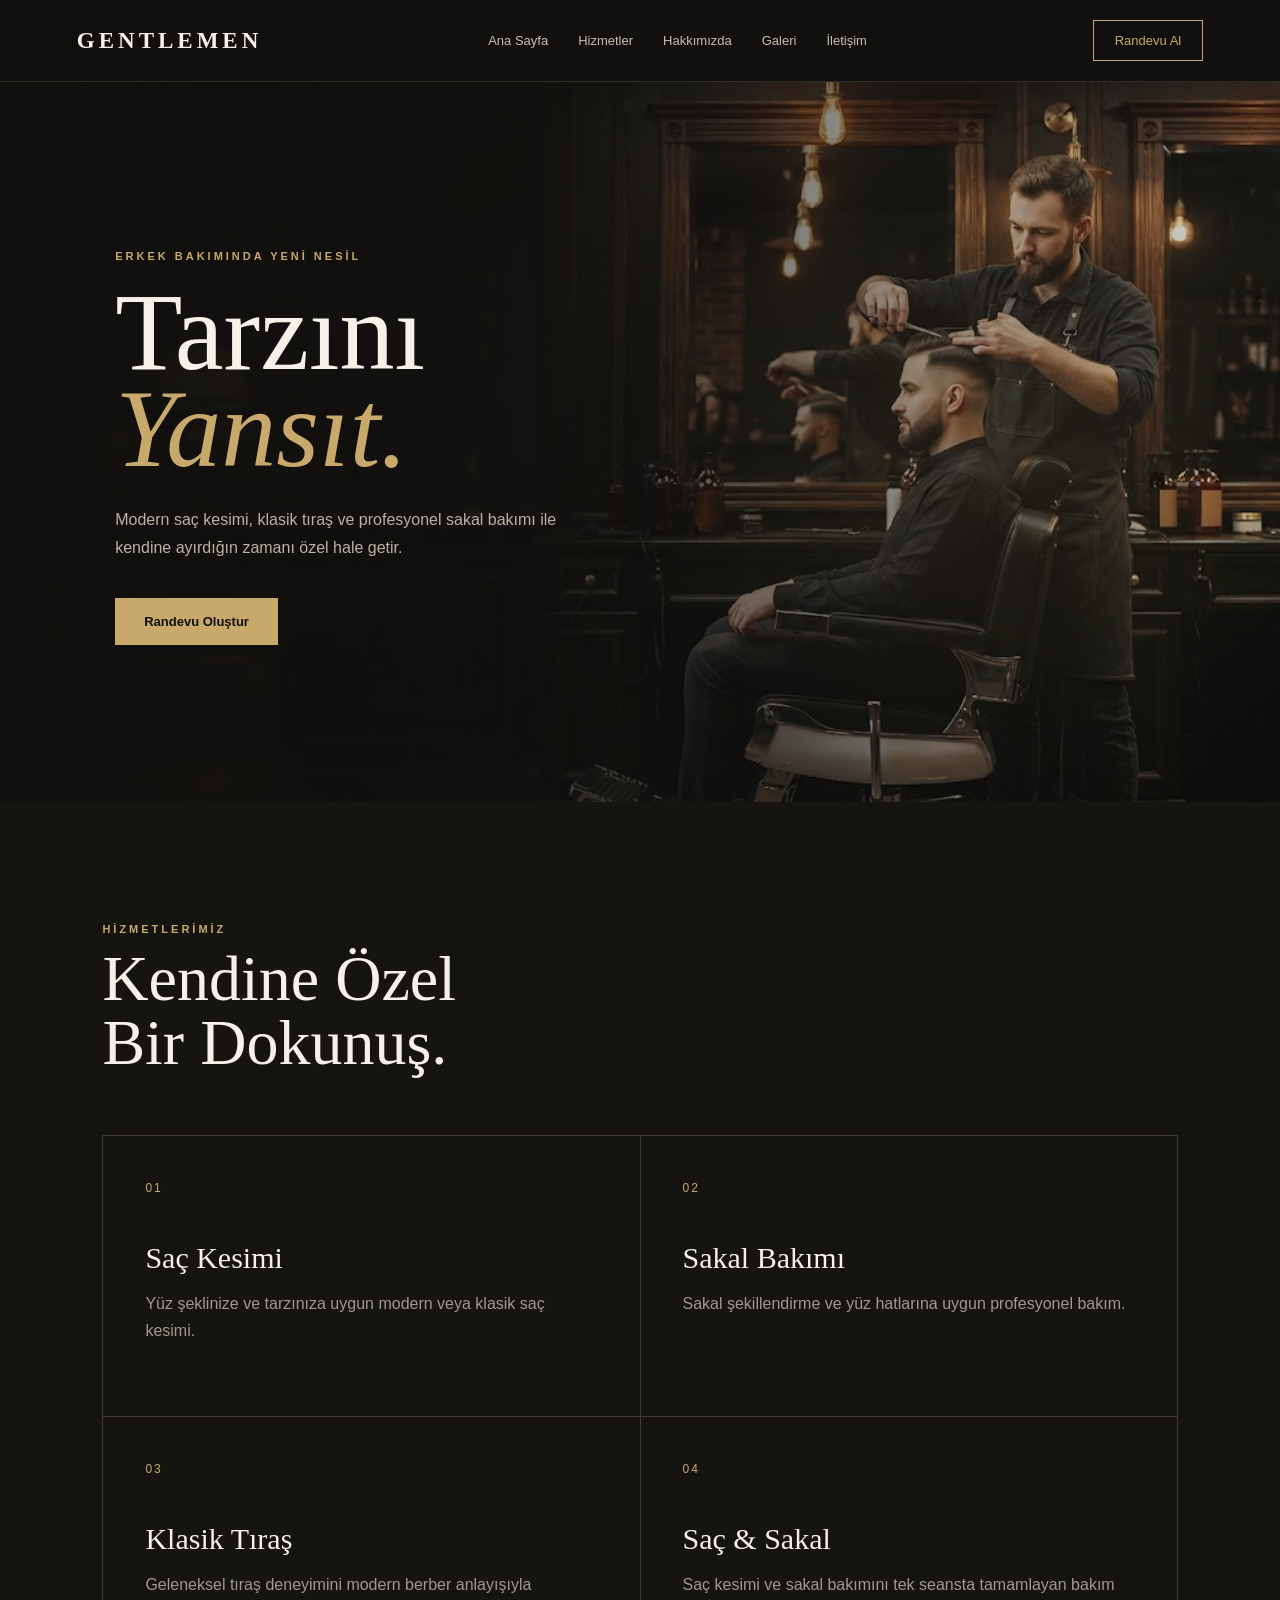
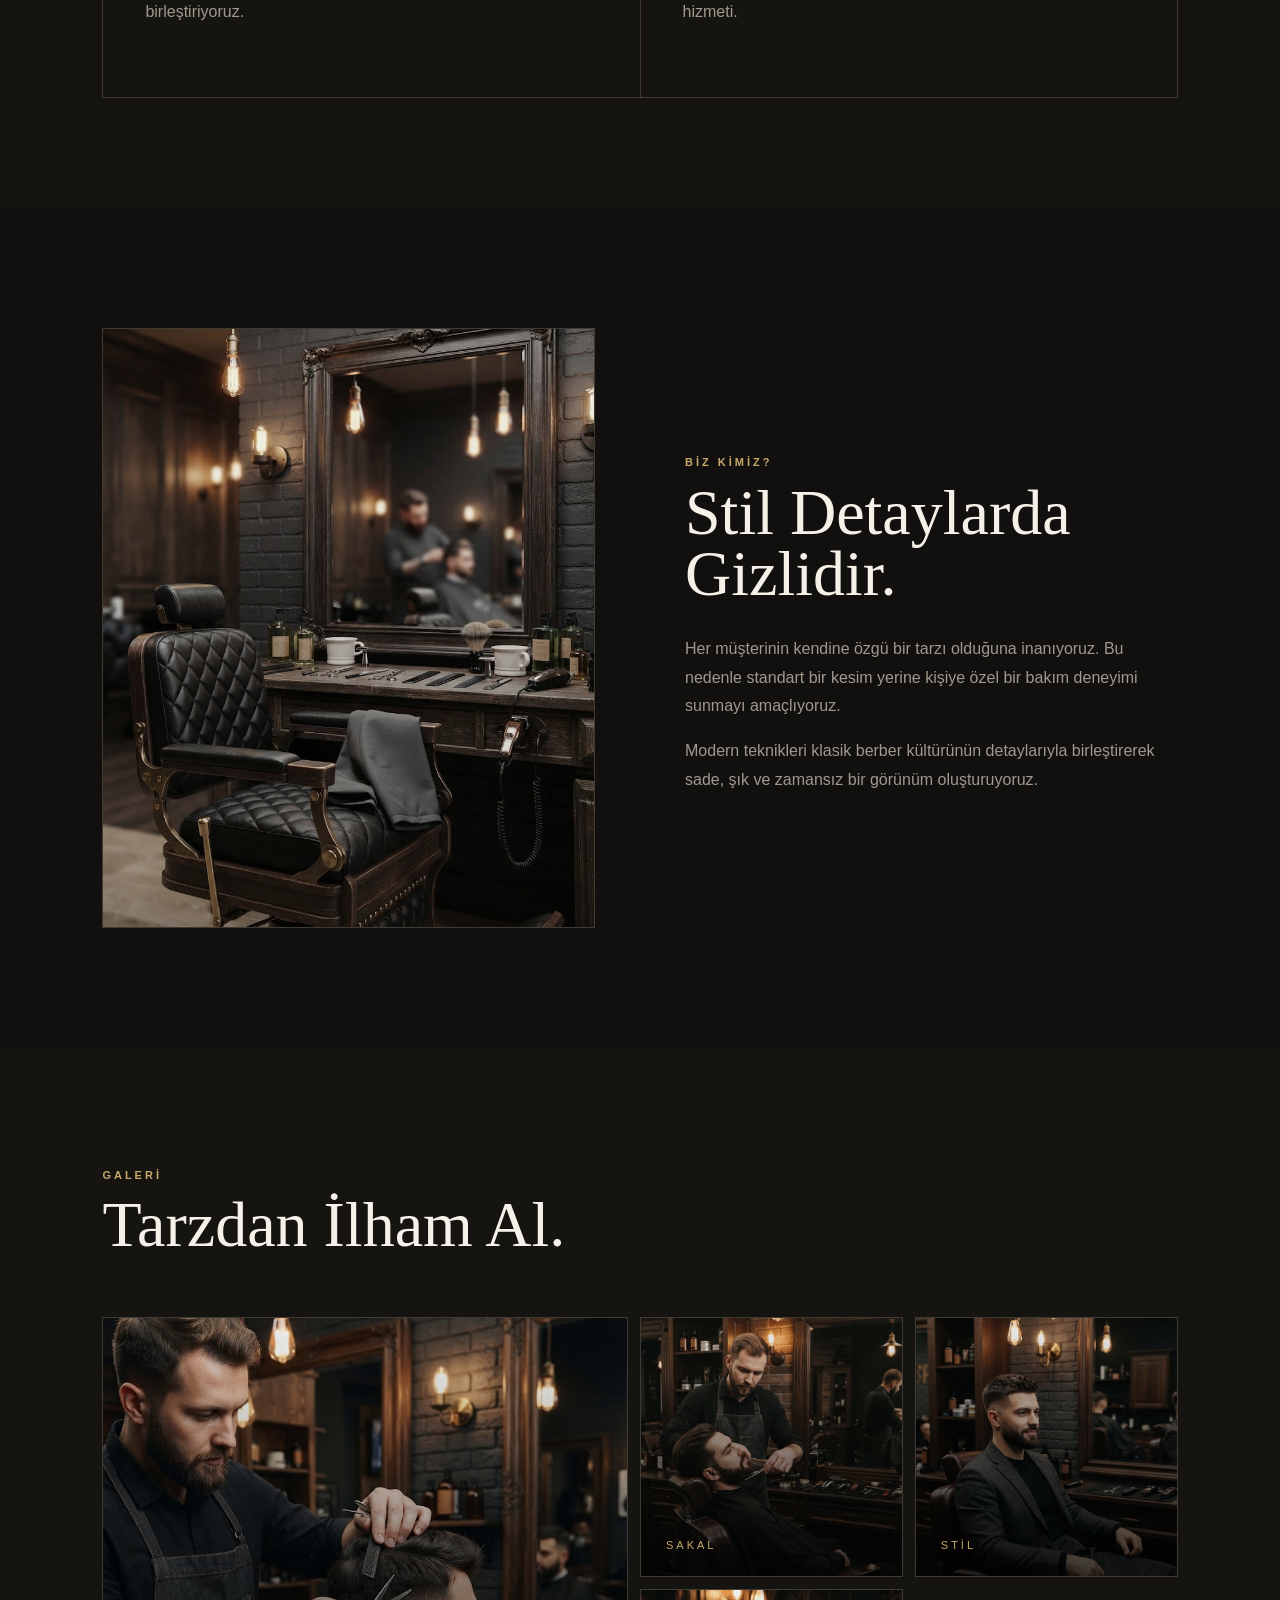
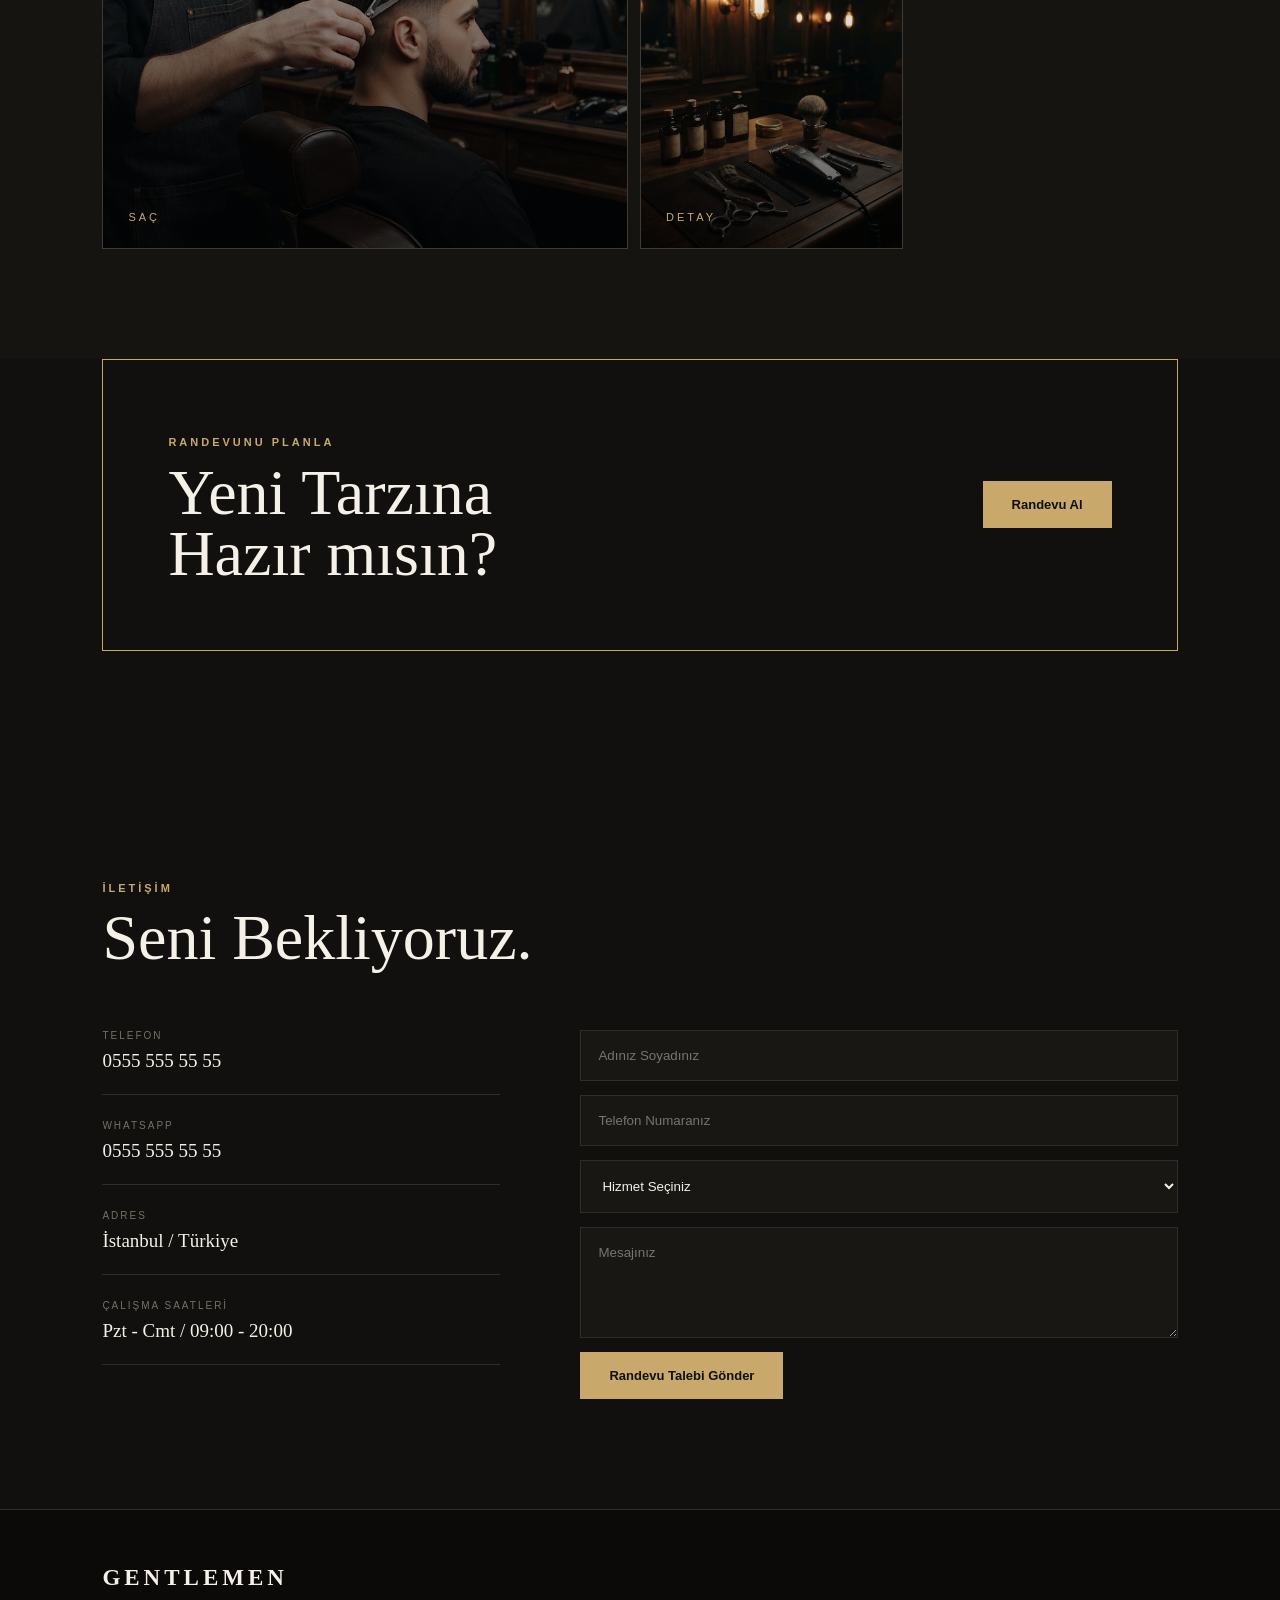
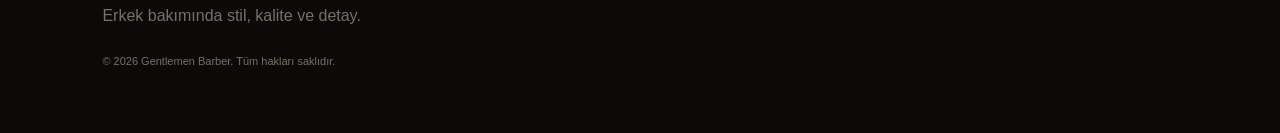
==== index.html @ a91fce7f "Update index.html" ====
<!DOCTYPE html>
<html lang="tr">

<head>
    <meta charset="UTF-8">
    <meta name="viewport" content="width=device-width, initial-scale=1.0">

    <meta name="description"
        content="Premium erkek berber hizmetleri. Saç kesimi, sakal bakımı, klasik tıraş ve kişisel bakım hizmetleri.">

    <title>Gentlemen Barber | Erkek Kuaförü</title>

    <link rel="stylesheet" href="style.css">
    <link rel="icon" type="image/png" href="images/favicon.jpg">
</head>

<body>

    <!-- HEADER -->

    <header class="header">

        <a href="index.html" class="logo">
            GENTLEMEN
        </a>

        <nav>
            <a href="#anasayfa">Ana Sayfa</a>
            <a href="#hizmetler">Hizmetler</a>
            <a href="#hakkimizda">Hakkımızda</a>
            <a href="#galeri">Galeri</a>
            <a href="#iletisim">İletişim</a>
        </nav>

        <a href="#iletisim" class="appointment-button">
            Randevu Al
        </a>

    </header>


    <main>

        <!-- HERO -->

        <section class="hero" id="anasayfa">

            <div class="hero-overlay"></div>

            <div class="hero-content">

                <p class="eyebrow">
                    ERKEK BAKIMINDA YENİ NESİL
                </p>

                <h1>
                    Tarzını<br>
                    <span>Yansıt.</span>
                </h1>

                <p class="hero-text">
                    Modern saç kesimi, klasik tıraş ve profesyonel
                    sakal bakımı ile kendine ayırdığın zamanı özel hale getir.
                </p>

                <a href="#iletisim" class="gold-button">
                    Randevu Oluştur
                </a>

            </div>

        </section>


        <!-- SERVICES -->

        <section class="services" id="hizmetler">

            <div class="section-heading">

                <p class="section-label">
                    HİZMETLERİMİZ
                </p>

                <h2>
                    Kendine Özel<br>
                    Bir Dokunuş.
                </h2>

            </div>


            <div class="service-grid">

                <article class="service-card">

                    <span class="service-number">
                        01
                    </span>

                    <h3>
                        Saç Kesimi
                    </h3>

                    <p>
                        Yüz şeklinize ve tarzınıza uygun modern veya
                        klasik saç kesimi.
                    </p>

                </article>


                <article class="service-card">

                    <span class="service-number">
                        02
                    </span>

                    <h3>
                        Sakal Bakımı
                    </h3>

                    <p>
                        Sakal şekillendirme ve yüz hatlarına uygun
                        profesyonel bakım.
                    </p>

                </article>


                <article class="service-card">

                    <span class="service-number">
                        03
                    </span>

                    <h3>
                        Klasik Tıraş
                    </h3>

                    <p>
                        Geleneksel tıraş deneyimini modern berber
                        anlayışıyla birleştiriyoruz.
                    </p>

                </article>


                <article class="service-card">

                    <span class="service-number">
                        04
                    </span>

                    <h3>
                        Saç & Sakal
                    </h3>

                    <p>
                        Saç kesimi ve sakal bakımını tek seansta
                        tamamlayan bakım hizmeti.
                    </p>

                </article>

            </div>

        </section>


        <!-- ABOUT -->

        <section class="about" id="hakkimizda">

            <div class="about-image"></div>

            <div class="about-content">

                <p class="section-label">
                    BİZ KİMİZ?
                </p>

                <h2>
                    Stil Detaylarda<br>
                    Gizlidir.
                </h2>

                <p>
                    Her müşterinin kendine özgü bir tarzı olduğuna
                    inanıyoruz. Bu nedenle standart bir kesim yerine
                    kişiye özel bir bakım deneyimi sunmayı amaçlıyoruz.
                </p>

                <p>
                    Modern teknikleri klasik berber kültürünün
                    detaylarıyla birleştirerek sade, şık ve zamansız
                    bir görünüm oluşturuyoruz.
                </p>

            </div>

        </section>


        <!-- GALLERY -->

        <section class="gallery" id="galeri">

            <div class="section-heading">

                <p class="section-label">
                    GALERİ
                </p>

                <h2>
                    Tarzdan İlham Al.
                </h2>

            </div>


            <div class="gallery-grid">

            <div class="gallery-item gallery-item-large"
                style="background-image: url('images/sac.jpg');">
                <span>SAÇ</span>
            </div>

            <div class="gallery-item"
                style="background-image: url('images/sakal.jpg');">
                <span>SAKAL</span>
            </div>

            <div class="gallery-item"
                style="background-image: url('images/stil.jpg');">
                <span>STİL</span>
            </div>

            <div class="gallery-item"
                style="background-image: url('images/detay.jpg');">
                <span>DETAY</span>
            </div>

</div>

        </section>


        <!-- CTA -->

        <section class="cta">

            <div>

                <p class="section-label">
                    RANDEVUNU PLANLA
                </p>

                <h2>
                    Yeni Tarzına<br>
                    Hazır mısın?
                </h2>

            </div>

            <a href="#iletisim" class="gold-button">
                Randevu Al
            </a>

        </section>


        <!-- CONTACT -->

        <section class="contact" id="iletisim">

            <div class="section-heading">

                <p class="section-label">
                    İLETİŞİM
                </p>

                <h2>
                    Seni Bekliyoruz.
                </h2>

            </div>


            <div class="contact-grid">

                <div class="contact-info">

                    <div class="contact-item">
                        <span>TELEFON</span>

                        <strong>
                            <a href="tel:+905555555555">
                                0555 555 55 55
                            </a>
                        </strong>
                    </div>

                    <div class="contact-item">
                        <span>WHATSAPP</span>

                        <strong>
                            <a
                                href="https://wa.me/905555555555"
                                target="_blank"
                            >
                                0555 555 55 55
                            </a>
                        </strong>
                    </div>

                    <div class="contact-item">
                        <span>ADRES</span>
                        <strong>İstanbul / Türkiye</strong>
                    </div>

                    <div class="contact-item">
                        <span>ÇALIŞMA SAATLERİ</span>
                        <strong>Pzt - Cmt / 09:00 - 20:00</strong>
                    </div>

                </div>


                            <form
                class="contact-form"
                action="https://formsubmit.co/YOUR_EMAIL@example.com"
                method="POST"
            >

                <input
                    type="hidden"
                    name="_subject"
                    value="Gentlemen Barber Yeni Randevu Talebi"
                >

                <input
                    type="hidden"
                    name="_template"
                    value="table"
                >
                <input
                    type="hidden"
                    name="_next"
                    value="https://emreryurek.github.io/berber/tesekkurler.html"
                >

                <input
                    type="text"
                    name="name"
                    placeholder="Adınız Soyadınız"
                    required
                >

                <input
                    type="tel"
                    name="phone"
                    placeholder="Telefon Numaranız"
                    required
                >

                <select name="service" required>

                    <option value="">
                        Hizmet Seçiniz
                    </option>

                    <option value="Saç Kesimi">
                        Saç Kesimi
                    </option>

                    <option value="Sakal Bakımı">
                        Sakal Bakımı
                    </option>

                    <option value="Klasik Tıraş">
                        Klasik Tıraş
                    </option>

                    <option value="Saç ve Sakal">
                        Saç & Sakal
                    </option>

                </select>

                <textarea
                    name="message"
                    rows="5"
                    placeholder="Mesajınız"
                ></textarea>

                <button
                    type="submit"
                    class="gold-button"
                >
                    Randevu Talebi Gönder
                </button>

            </form>

            </div>

        </section>

    </main>


    <!-- FOOTER -->

    <footer>

        <div class="footer-logo">
            GENTLEMEN
        </div>

        <p>
            Erkek bakımında stil, kalite ve detay.
        </p>

        <p class="copyright">
            © 2026 Gentlemen Barber. Tüm hakları saklıdır.
        </p>

    </footer>

</body>

</html>
---- style.css ----
/* ========================================
   GENEL
======================================== */

* {
    box-sizing: border-box;
}

html {
    scroll-behavior: smooth;
}

body {
    margin: 0;
    background: #11100e;
    color: #f5f1e8;
    font-family: Georgia, "Times New Roman", serif;
}

a {
    color: inherit;
    text-decoration: none;
}


/* ========================================
   HEADER
======================================== */

.header {
    height: 82px;
    padding: 0 6%;

    display: flex;
    align-items: center;
    justify-content: space-between;

    background: #11100e;

    border-bottom: 1px solid #302d27;

    position: sticky;
    top: 0;
    z-index: 100;
}

.logo,
.footer-logo {
    font-size: 23px;
    letter-spacing: 4px;
    font-weight: bold;
}

.header nav {
    display: flex;
    gap: 30px;
}

.header nav a {
    color: #c7c0b2;
    font-family: Arial, sans-serif;
    font-size: 13px;

    transition: 0.3s;
}

.header nav a:hover {
    color: #c8a96b;
}

.appointment-button {
    padding: 12px 21px;

    border: 1px solid #c8a96b;

    color: #c8a96b;

    font-family: Arial, sans-serif;
    font-size: 13px;

    transition: 0.3s;
}

.appointment-button:hover {
    background: #c8a96b;
    color: #11100e;
}


/* ========================================
   HERO
======================================== */

.hero {
    min-height: 720px;

    display: flex;
    align-items: center;

    padding: 80px 9%;

    background-image:
        linear-gradient(
            90deg,
            rgba(17, 16, 14, 0.98) 0%,
            rgba(17, 16, 14, 0.90) 32%,
            rgba(17, 16, 14, 0.45) 68%,
            rgba(17, 16, 14, 0.15) 100%
        ),
        url("images/hero.jpg");

    background-size: cover;
    background-position: center;
    background-repeat: no-repeat;

    position: relative;
}

.hero-overlay {
    position: absolute;
    inset: 0;

    background:
        radial-gradient(
            circle at 80% 50%,
            rgba(200, 169, 107, 0.10),
            transparent 35%
        );

    pointer-events: none;
}

.hero-content {
    max-width: 620px;

    position: relative;
    z-index: 2;
}

.eyebrow,
.section-label {
    color: #c8a96b;

    font-family: Arial, sans-serif;
    font-size: 11px;
    font-weight: bold;

    letter-spacing: 3px;
}

.eyebrow {
    margin-bottom: 22px;
}

.hero h1 {
    margin: 0 0 28px;

    font-size: clamp(65px, 9vw, 110px);
    line-height: 0.88;

    font-weight: normal;
}

.hero h1 span {
    color: #c8a96b;
    font-style: italic;
}

.hero-text {
    max-width: 500px;

    color: #b9b2a5;

    font-family: Arial, sans-serif;
    font-size: 16px;
    line-height: 1.8;

    margin-bottom: 35px;
}


/* ========================================
   BUTON
======================================== */

.gold-button {
    display: inline-block;

    padding: 15px 28px;

    background: #c8a96b;
    color: #11100e;

    border: 1px solid #c8a96b;

    font-family: Arial, sans-serif;
    font-size: 13px;
    font-weight: bold;

    transition: 0.3s;
}

.gold-button:hover {
    background: transparent;
    color: #c8a96b;
}


/* ========================================
   BÖLÜMLER
======================================== */

.services,
.gallery,
.contact {
    padding: 110px 8%;
}

.section-heading {
    margin-bottom: 60px;
}

.section-heading h2 {
    margin: 12px 0 0;

    font-size: clamp(42px, 5vw, 65px);
    line-height: 1;
    font-weight: normal;
}


/* ========================================
   HİZMETLER
======================================== */

.services {
    background: #151411;
}

.service-grid {
    display: grid;

    grid-template-columns: repeat(2, 1fr);

    gap: 1px;

    background: #403b32;

    border: 1px solid #403b32;
}

.service-card {
    min-height: 280px;

    padding: 42px;

    background: #151411;

    transition: 0.3s;
}

.service-card:hover {
    background: #1c1915;
}

.service-number {
    color: #c8a96b;

    font-family: Arial, sans-serif;
    font-size: 12px;
    letter-spacing: 2px;
}

.service-card h3 {
    margin: 45px 0 15px;

    font-size: 30px;
    font-weight: normal;
}

.service-card p {
    margin: 0;

    max-width: 450px;

    color: #9f998e;

    font-family: Arial, sans-serif;
    line-height: 1.7;
}


/* ========================================
   HAKKIMIZDA
======================================== */

.about {
    padding: 120px 8%;

    display: grid;

    grid-template-columns: 1fr 1fr;

    gap: 90px;

    align-items: center;
}

.about-image {
    min-height: 600px;

    background-image:
        linear-gradient(
            0deg,
            rgba(17, 16, 14, 0.15),
            rgba(17, 16, 14, 0.05)
        ),
        url("images/about.jpg");

    background-size: cover;
    background-position: center;
    background-repeat: no-repeat;

    border: 1px solid #403b32;
}

.image-placeholder {
    color: #c8a96b;

    font-size: 34px;

    letter-spacing: 8px;

    opacity: 0.5;
}

.about-content h2 {
    margin: 15px 0 30px;

    font-size: clamp(45px, 5vw, 68px);
    line-height: 0.95;
    font-weight: normal;
}

.about-content p:not(.section-label) {
    max-width: 550px;

    color: #9f998e;

    font-family: Arial, sans-serif;

    line-height: 1.8;
}


/* ========================================
   GALERİ
======================================== */

.gallery {
    background: #151411;
}

.gallery-grid {
    display: grid;

    grid-template-columns: 2fr 1fr 1fr;

    grid-template-rows: 260px 260px;

    gap: 12px;
}

.gallery-item {
    background-size: cover;
    background-position: center;
    background-repeat: no-repeat;

    border: 1px solid #403b32;

    display: flex;
    align-items: flex-end;

    padding: 25px;

    position: relative;
    overflow: hidden;

    transition: 0.3s;
}

.gallery-item:hover {
    border-color: #c8a96b;
}

.gallery-item::before {
    content: "";

    position: absolute;
    inset: 0;

    background: linear-gradient(
        to top,
        rgba(0, 0, 0, 0.75),
        rgba(0, 0, 0, 0.05)
    );
}

.gallery-item span {
    position: relative;
    z-index: 2;

    color: #c8a96b;

    font-family: Arial, sans-serif;
    font-size: 11px;
    letter-spacing: 3px;
}

.gallery-item-large {
    grid-row: span 2;
}


/* ========================================
   CTA
======================================== */

.cta {
    margin: 0 8% 110px;

    padding: 65px;

    border: 1px solid #c8a96b;

    display: flex;
    align-items: center;
    justify-content: space-between;

    gap: 30px;
}

.cta h2 {
    margin: 15px 0 0;

    font-size: clamp(40px, 5vw, 65px);
    line-height: 0.95;
    font-weight: normal;
}


/* ========================================
   İLETİŞİM
======================================== */

.contact {
    background: #11100e;
}

.contact-grid {
    display: grid;

    grid-template-columns: 0.8fr 1.2fr;

    gap: 80px;
}

.contact-info {
    display: flex;
    flex-direction: column;
    gap: 25px;
}

.contact-item {
    padding-bottom: 22px;

    border-bottom: 1px solid #302d27;
}

.contact-item span {
    display: block;

    color: #777066;

    font-family: Arial, sans-serif;
    font-size: 10px;
    letter-spacing: 2px;

    margin-bottom: 9px;
}

.contact-item strong {
    font-size: 19px;
    font-weight: normal;
}


/* ========================================
   FORM
======================================== */

.contact-form {
    display: flex;
    flex-direction: column;

    gap: 14px;
}

.contact-form input,
.contact-form select,
.contact-form textarea {
    width: 100%;

    padding: 17px;

    background: #181714;

    border: 1px solid #302d27;

    color: #f5f1e8;

    font-family: Arial, sans-serif;

    outline: none;
}

.contact-form input:focus,
.contact-form select:focus,
.contact-form textarea:focus {
    border-color: #c8a96b;
}

.contact-form textarea {
    resize: vertical;
}

.contact-form button {
    cursor: pointer;

    align-self: flex-start;
}


/* ========================================
   FOOTER
======================================== */

footer {
    padding: 55px 8%;

    background: #0b0a09;

    border-top: 1px solid #302d27;
}

.footer-logo {
    margin-bottom: 15px;
}

footer p {
    color: #777066;

    font-family: Arial, sans-serif;
}

.copyright {
    margin-top: 30px;

    font-size: 11px;
}


/* ========================================
   MOBİL
======================================== */

@media (max-width: 900px) {

    .header {
        padding: 0 5%;
    }

    .header nav {
        display: none;
    }

    .appointment-button {
        padding: 10px 15px;
    }

    .hero {
        min-height: 650px;
        padding: 70px 7%;
    }

    .hero h1 {
        font-size: 70px;
    }

    .service-grid {
        grid-template-columns: 1fr;
    }

    .about {
        grid-template-columns: 1fr;
        gap: 50px;
    }

    .about-image {
        min-height: 450px;
    }

    .contact-grid {
        grid-template-columns: 1fr;
        gap: 50px;
    }

    .gallery-grid {
        grid-template-columns: 1fr 1fr;
        grid-template-rows: 250px 250px;
    }

    .gallery-item-large {
        grid-row: span 2;
    }

    .cta {
        margin-left: 5%;
        margin-right: 5%;

        padding: 45px;

        flex-direction: column;
        align-items: flex-start;
    }

}


@media (max-width: 600px) {

    .header {
        height: 70px;
    }

    .logo {
        font-size: 18px;
        letter-spacing: 3px;
    }

    .appointment-button {
        font-size: 11px;
        padding: 9px 12px;
    }

    .hero {
        min-height: 600px;
        padding: 60px 7%;
    }

    .hero h1 {
        font-size: 58px;
    }

    .hero-text {
        font-size: 15px;
    }

    .services,
    .gallery,
    .contact {
        padding: 80px 7%;
    }

    .section-heading h2 {
        font-size: 44px;
    }

    .service-card {
        padding: 32px;
        min-height: 240px;
    }

    .service-card h3 {
        margin-top: 35px;
    }

    .about {
        padding: 80px 7%;
    }

    .about-image {
        min-height: 330px;
    }

    .about-content h2 {
        font-size: 46px;
    }

    .gallery-grid {
        grid-template-columns: 1fr;
        grid-template-rows: repeat(4, 230px);
    }

    .gallery-item-large {
        grid-row: span 1;
    }

    .cta {
        margin: 0 7% 80px;
        padding: 35px;
    }

    .cta h2 {
        font-size: 42px;
    }

}
.contact-item a {
    color: inherit;
    text-decoration: none;
    transition: 0.3s;
}

.contact-item a:hover {
    color: #c8a96b;
}
/* ========================================
   TEŞEKKÜR SAYFASI
======================================== */

.thanks {
    min-height: calc(100vh - 200px);

    display: flex;
    flex-direction: column;
    justify-content: center;
    align-items: flex-start;

    padding: 100px 8%;
}

.thanks h1 {
    margin: 15px 0 30px;

    font-size: clamp(60px, 8vw, 100px);
    line-height: 0.9;

    font-weight: normal;
}

.thanks h1 span {
    color: #c8a96b;
    font-style: italic;
}

.thanks > p:not(.section-label) {
    max-width: 550px;

    color: #9f998e;

    font-family: Arial, sans-serif;

    font-size: 17px;
    line-height: 1.7;

    margin-bottom: 35px;
}
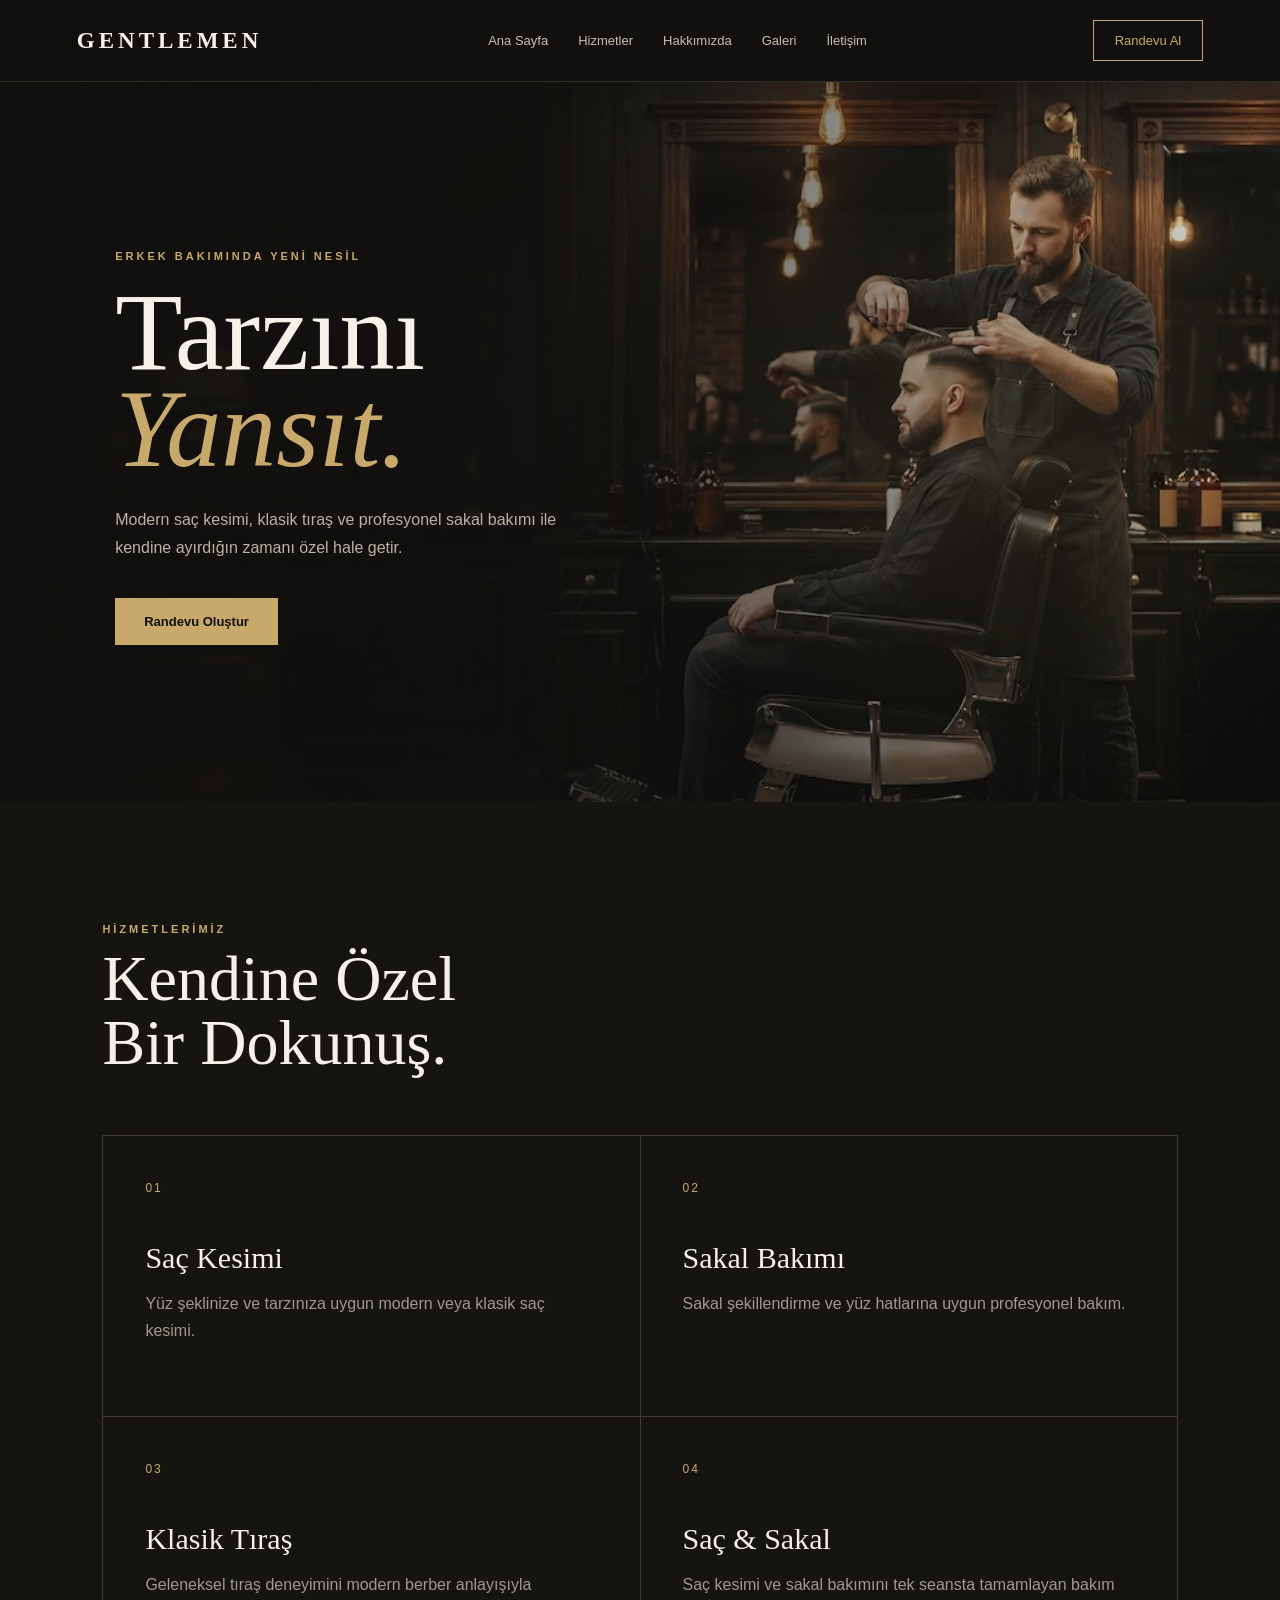
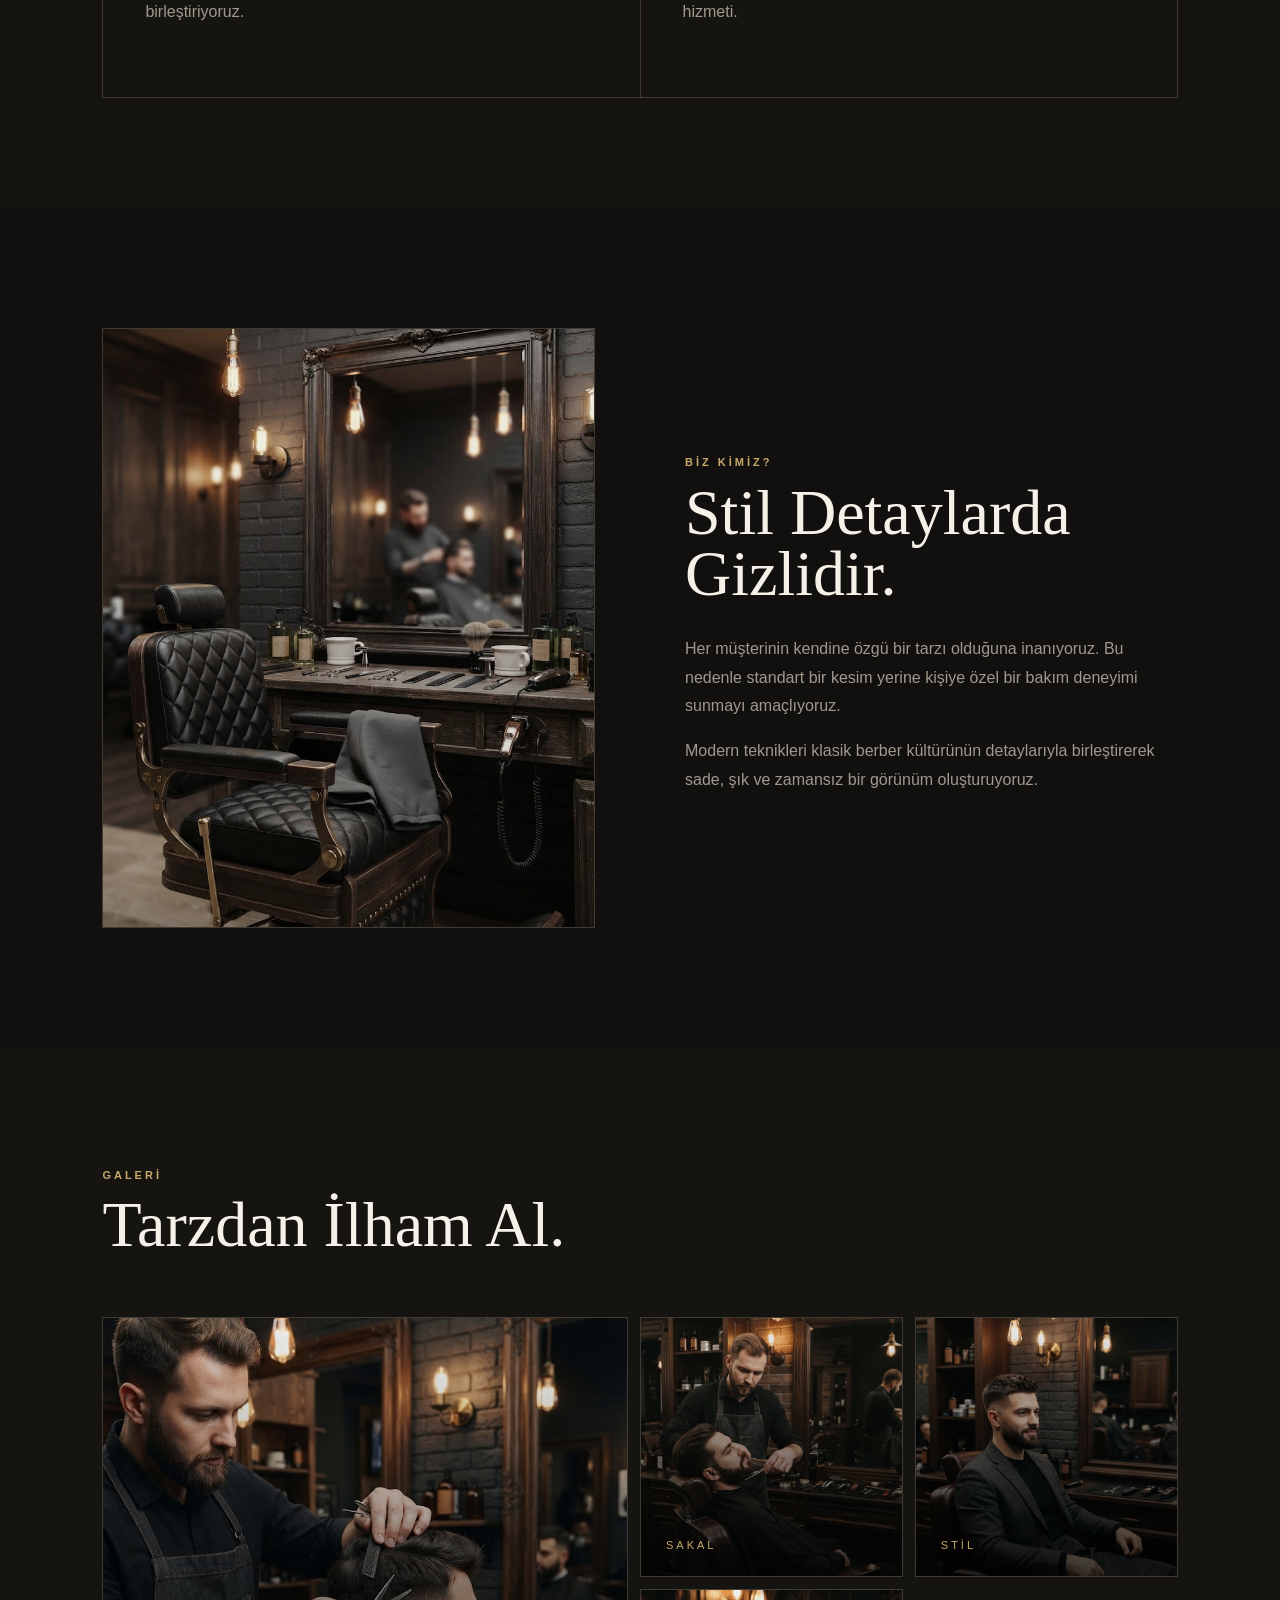
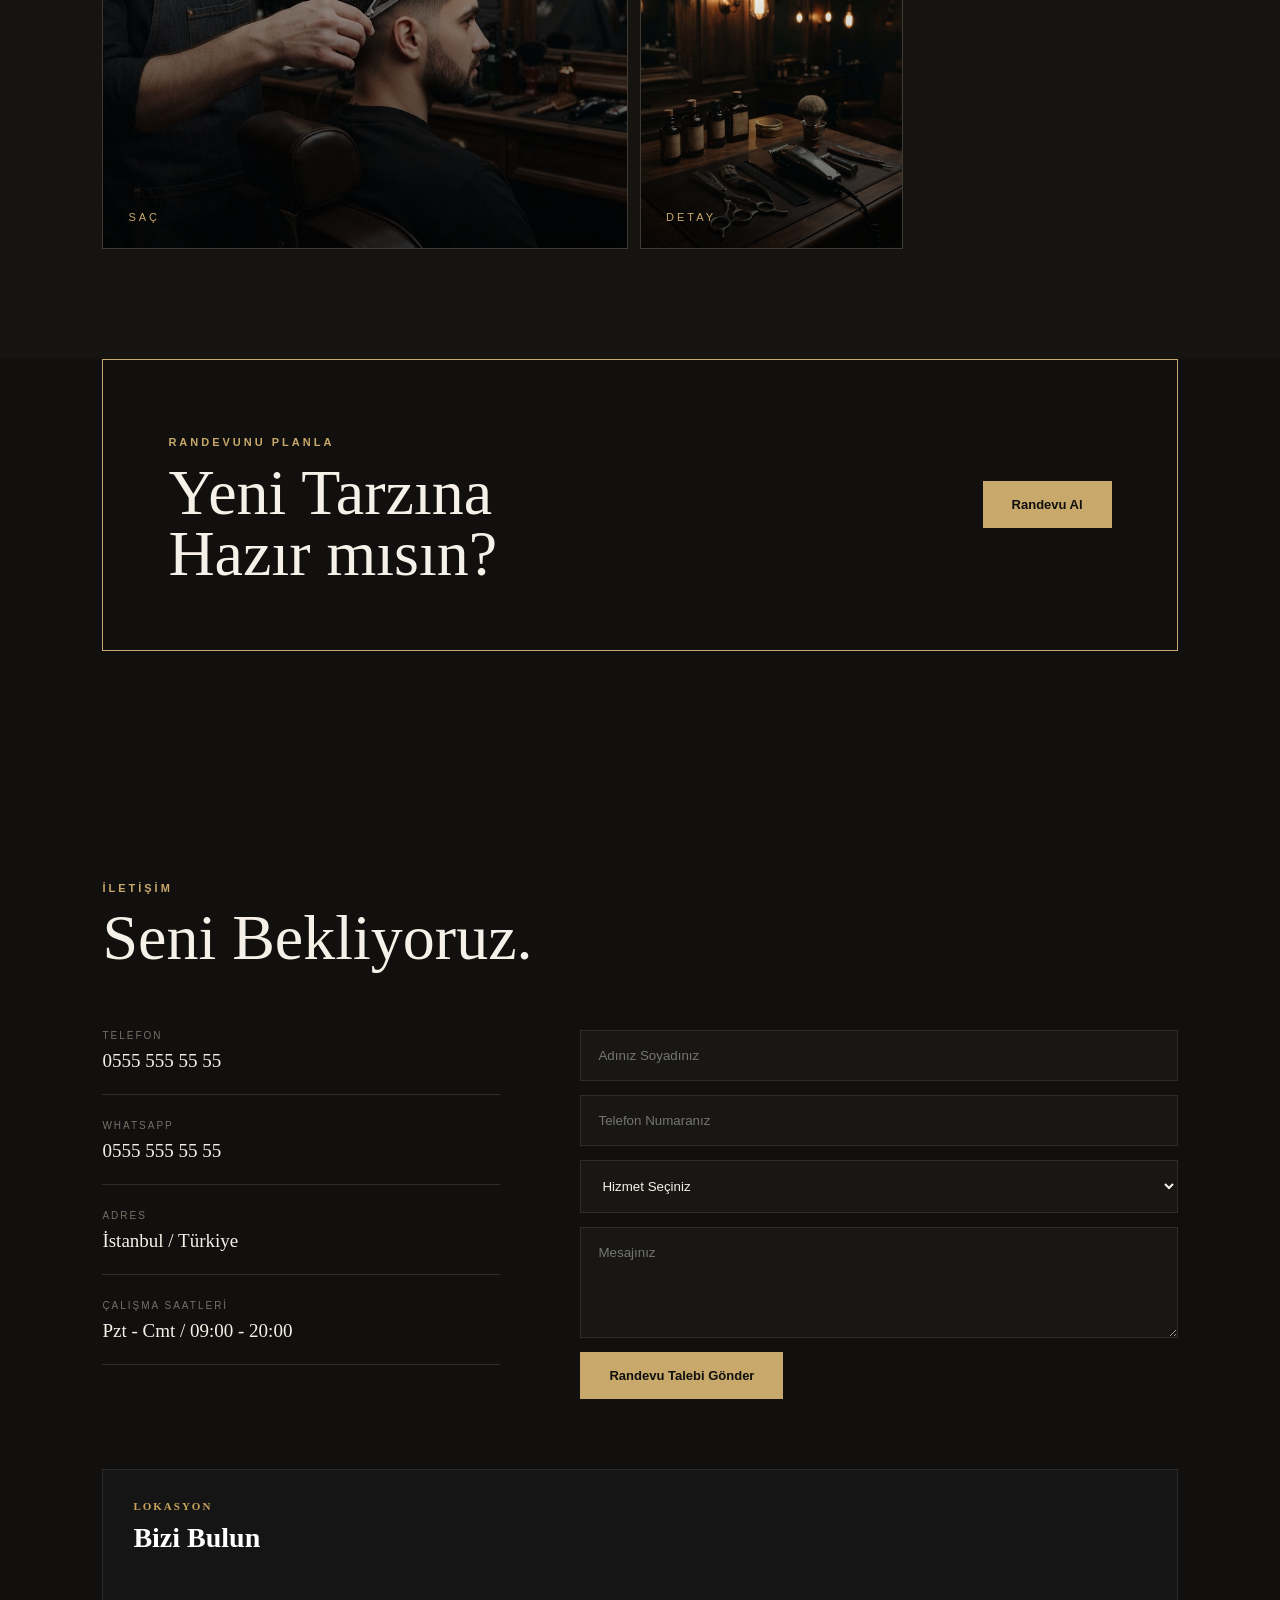
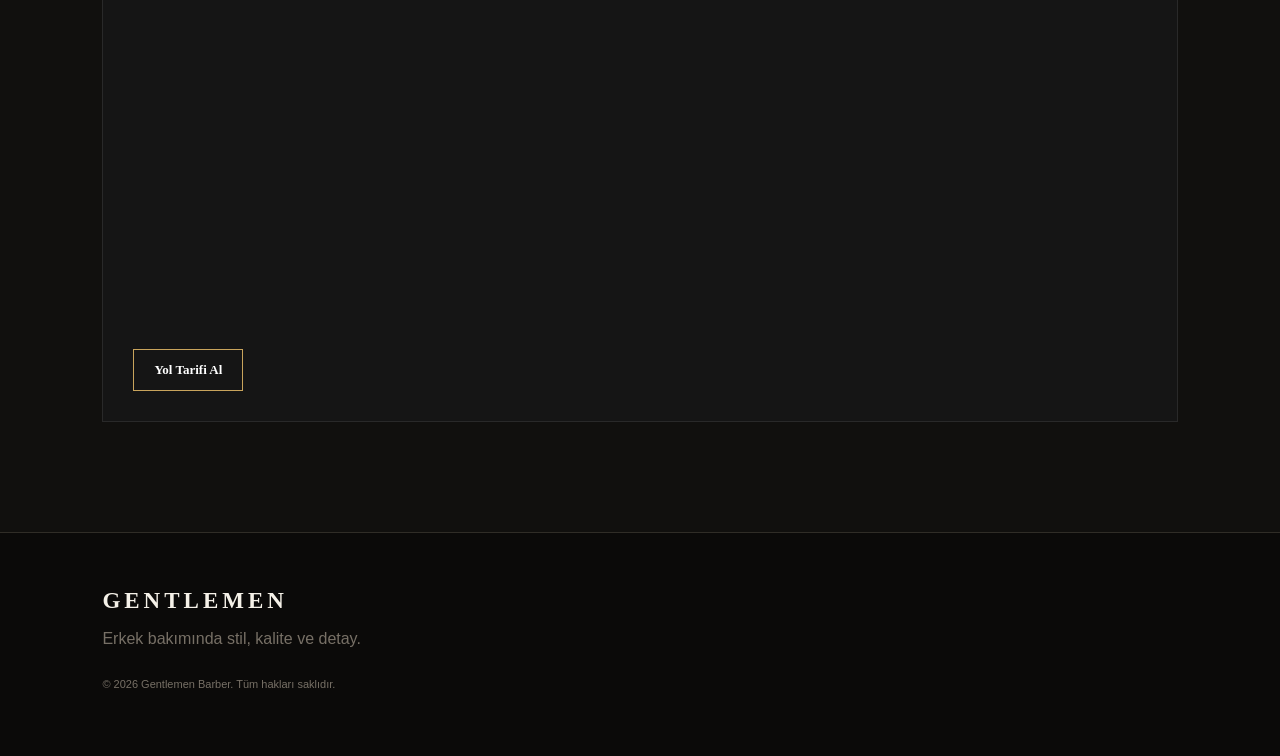
==== commit a7530b63: "Update index.html" ====
--- a/index.html
+++ b/index.html
@@ -404,6 +404,28 @@
             </form>
 
             </div>
+            <div class="map-box">
+
+    <div class="map-title">
+        <span>LOKASYON</span>
+        <h3>Bizi Bulun</h3>
+    </div>
+
+    <iframe
+        src="https://www.google.com/maps?q=Istanbul%2C%20Turkey&output=embed"
+        loading="lazy"
+        allowfullscreen
+        referrerpolicy="no-referrer-when-downgrade">
+    </iframe>
+
+    <a
+        href="https://www.google.com/maps/search/?api=1&query=Istanbul%2C%20Turkey"
+        target="_blank"
+        class="map-button">
+        Yol Tarifi Al
+    </a>
+
+</div>
 
         </section>
 
--- a/style.css
+++ b/style.css
@@ -714,6 +714,23 @@
     .cta h2 {
         font-size: 42px;
     }
+   .map-box {
+        margin-top: 50px;
+        padding: 20px;
+    }
+
+    .map-box iframe {
+        height: 300px;
+    }
+
+    .map-title h3 {
+        font-size: 24px;
+    }
+
+    .map-button {
+        width: 100%;
+        text-align: center;
+    }
 
 }
 .contact-item a {
@@ -765,4 +782,58 @@
     line-height: 1.7;
 
     margin-bottom: 35px;
-}+}
+/* ========================================
+   GOOGLE MAPS
+======================================== */
+
+.map-box {
+    margin-top: 70px;
+    padding: 30px;
+    background: #151515;
+    border: 1px solid #292929;
+}
+
+.map-title {
+    margin-bottom: 25px;
+}
+
+.map-title span {
+    display: block;
+    color: #c9a45c;
+    font-size: 11px;
+    font-weight: bold;
+    letter-spacing: 2px;
+    margin-bottom: 10px;
+}
+
+.map-title h3 {
+    margin: 0;
+    color: #ffffff;
+    font-size: 28px;
+}
+
+.map-box iframe {
+    display: block;
+    width: 100%;
+    height: 350px;
+    border: 0;
+}
+
+.map-button {
+    display: inline-block;
+    margin-top: 20px;
+    padding: 12px 20px;
+    background: transparent;
+    border: 1px solid #c9a45c;
+    color: #ffffff;
+    font-size: 13px;
+    font-weight: bold;
+    text-decoration: none;
+    transition: background-color 0.2s ease;
+}
+
+.map-button:hover {
+    background: #1c1c1c;
+    color: #c9a45c;
+}
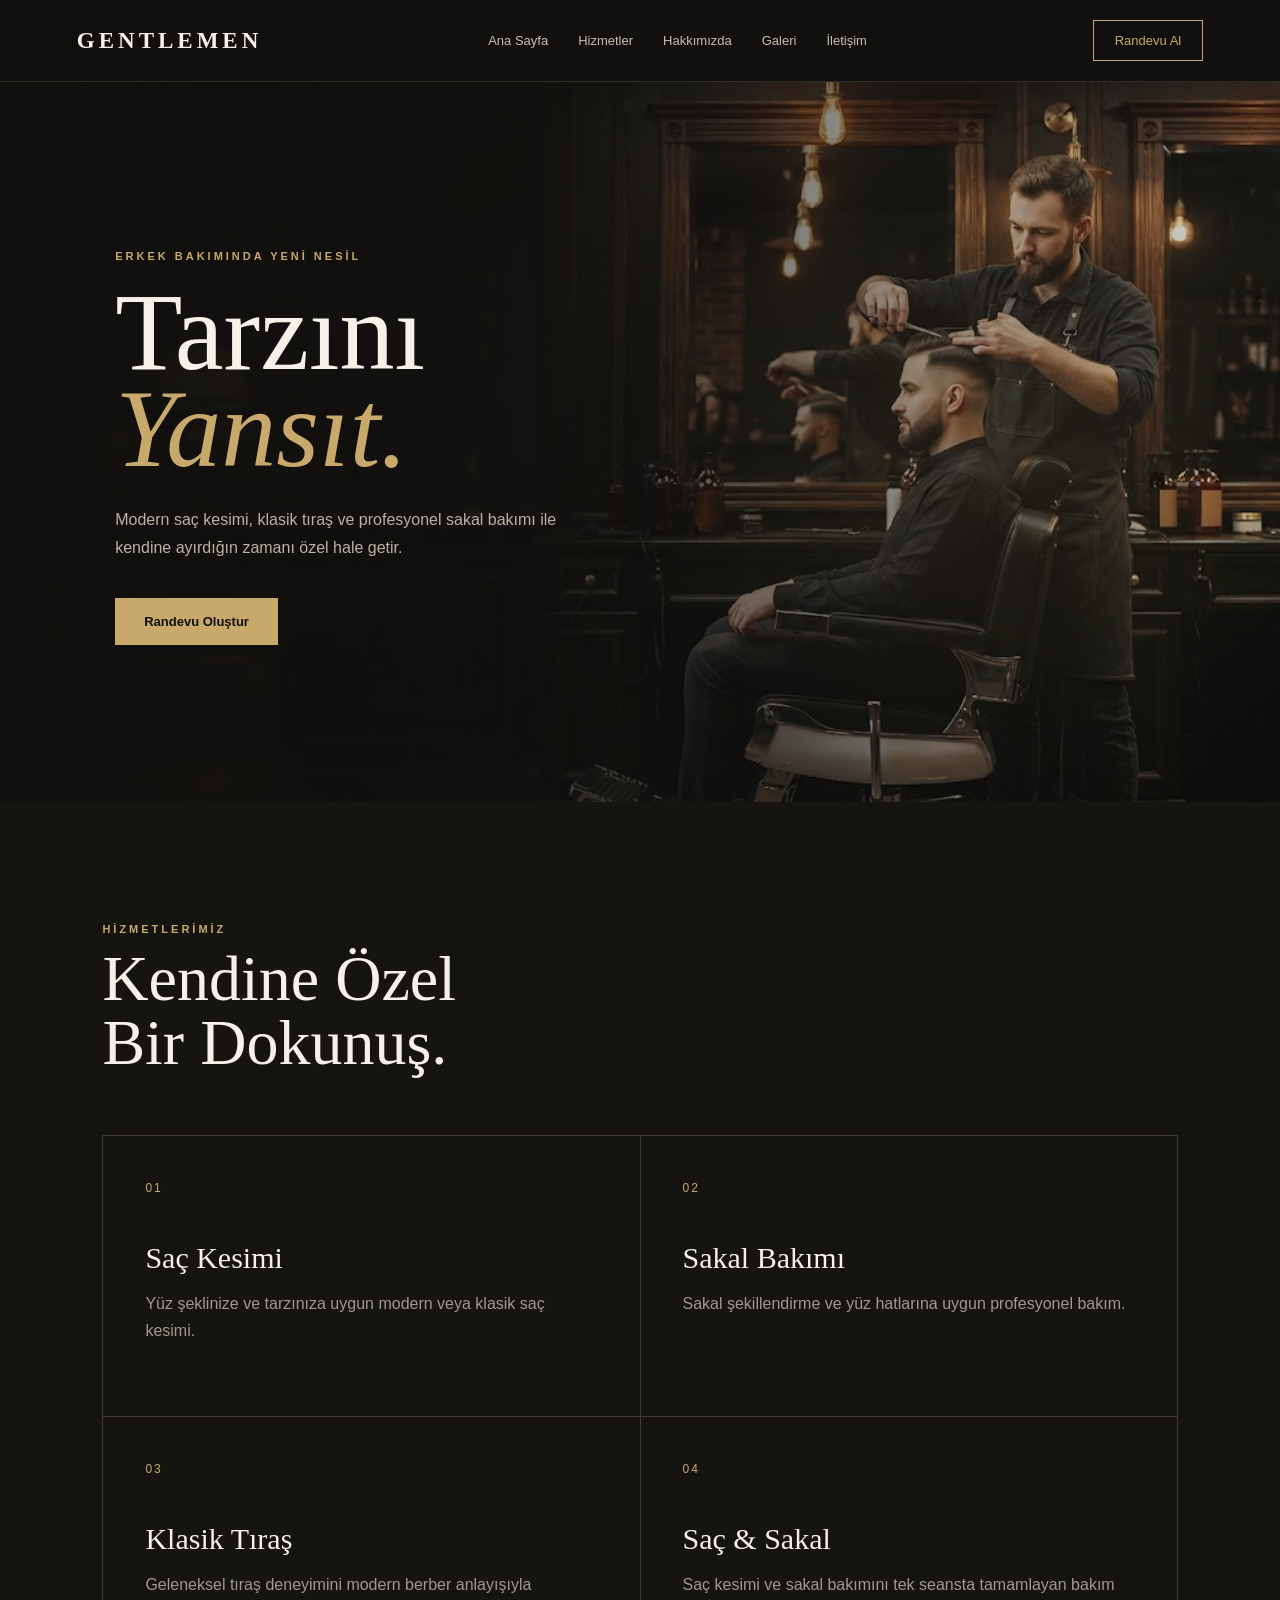
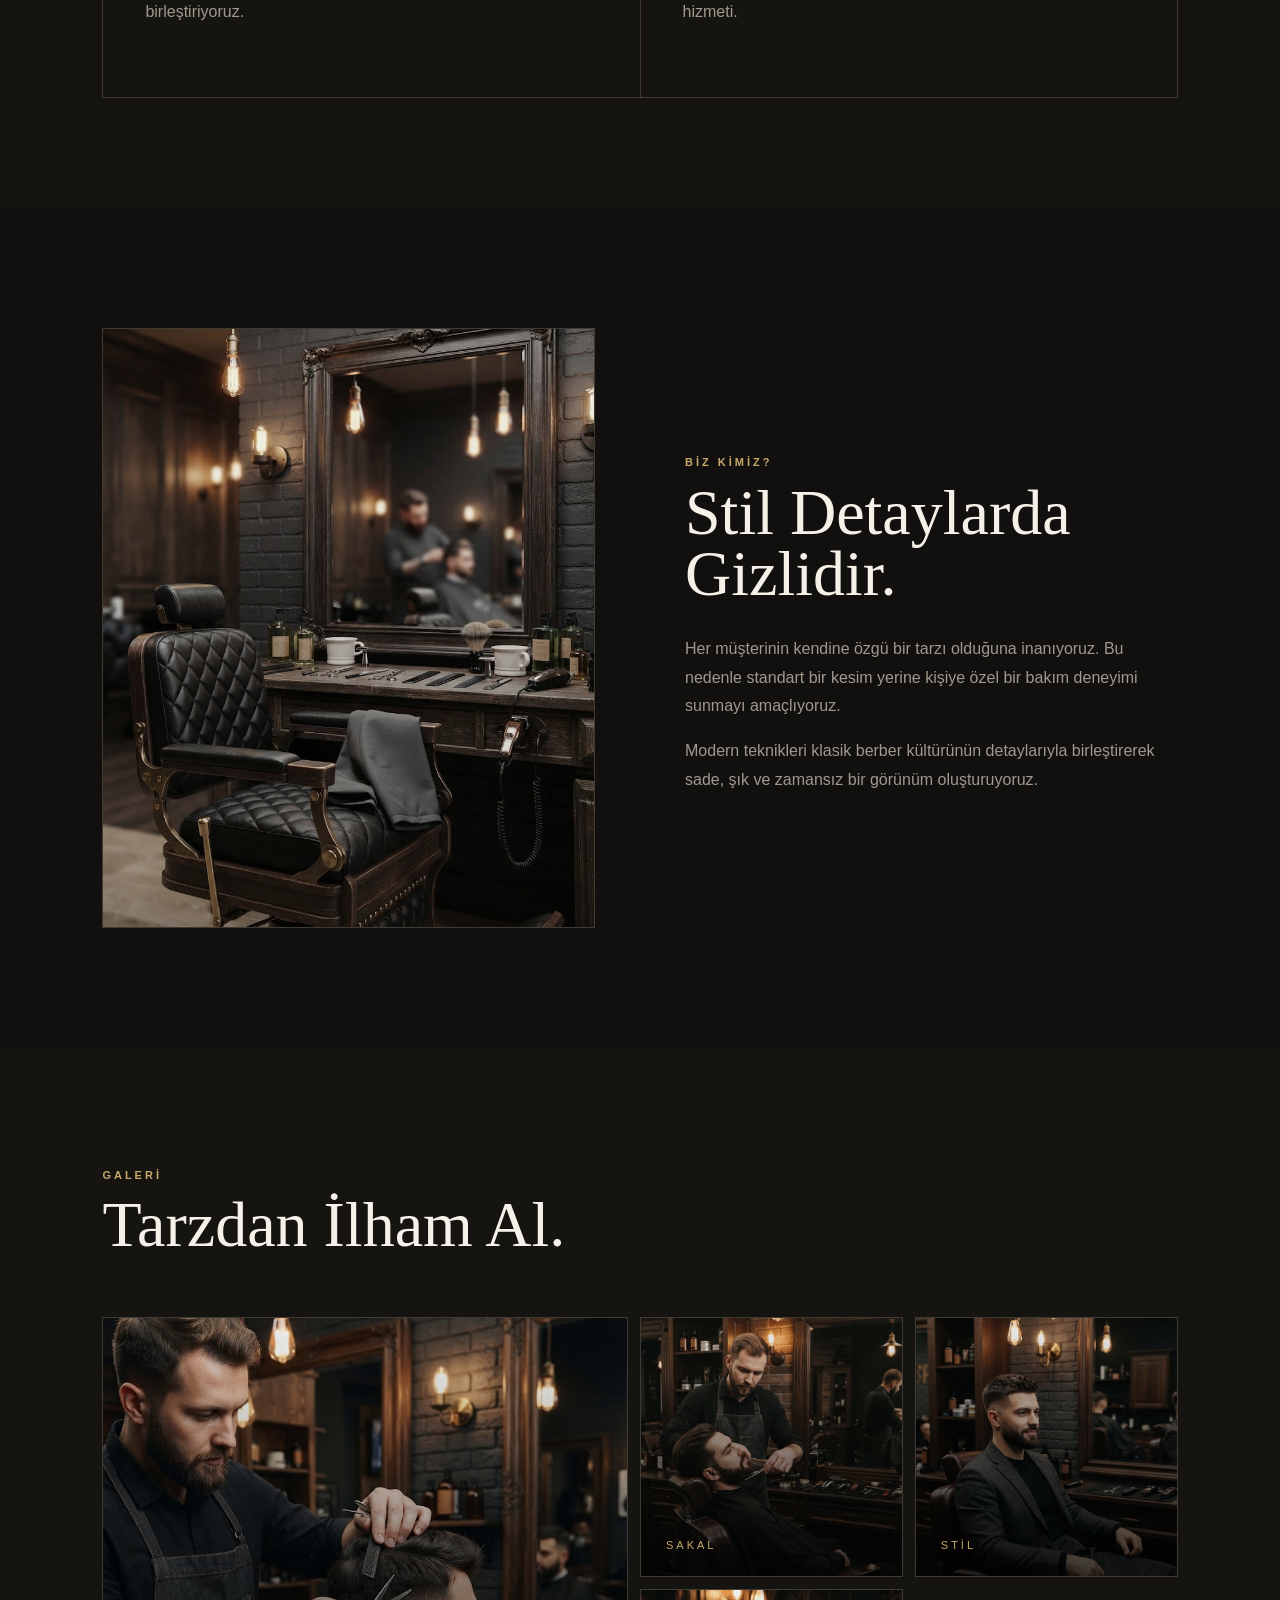
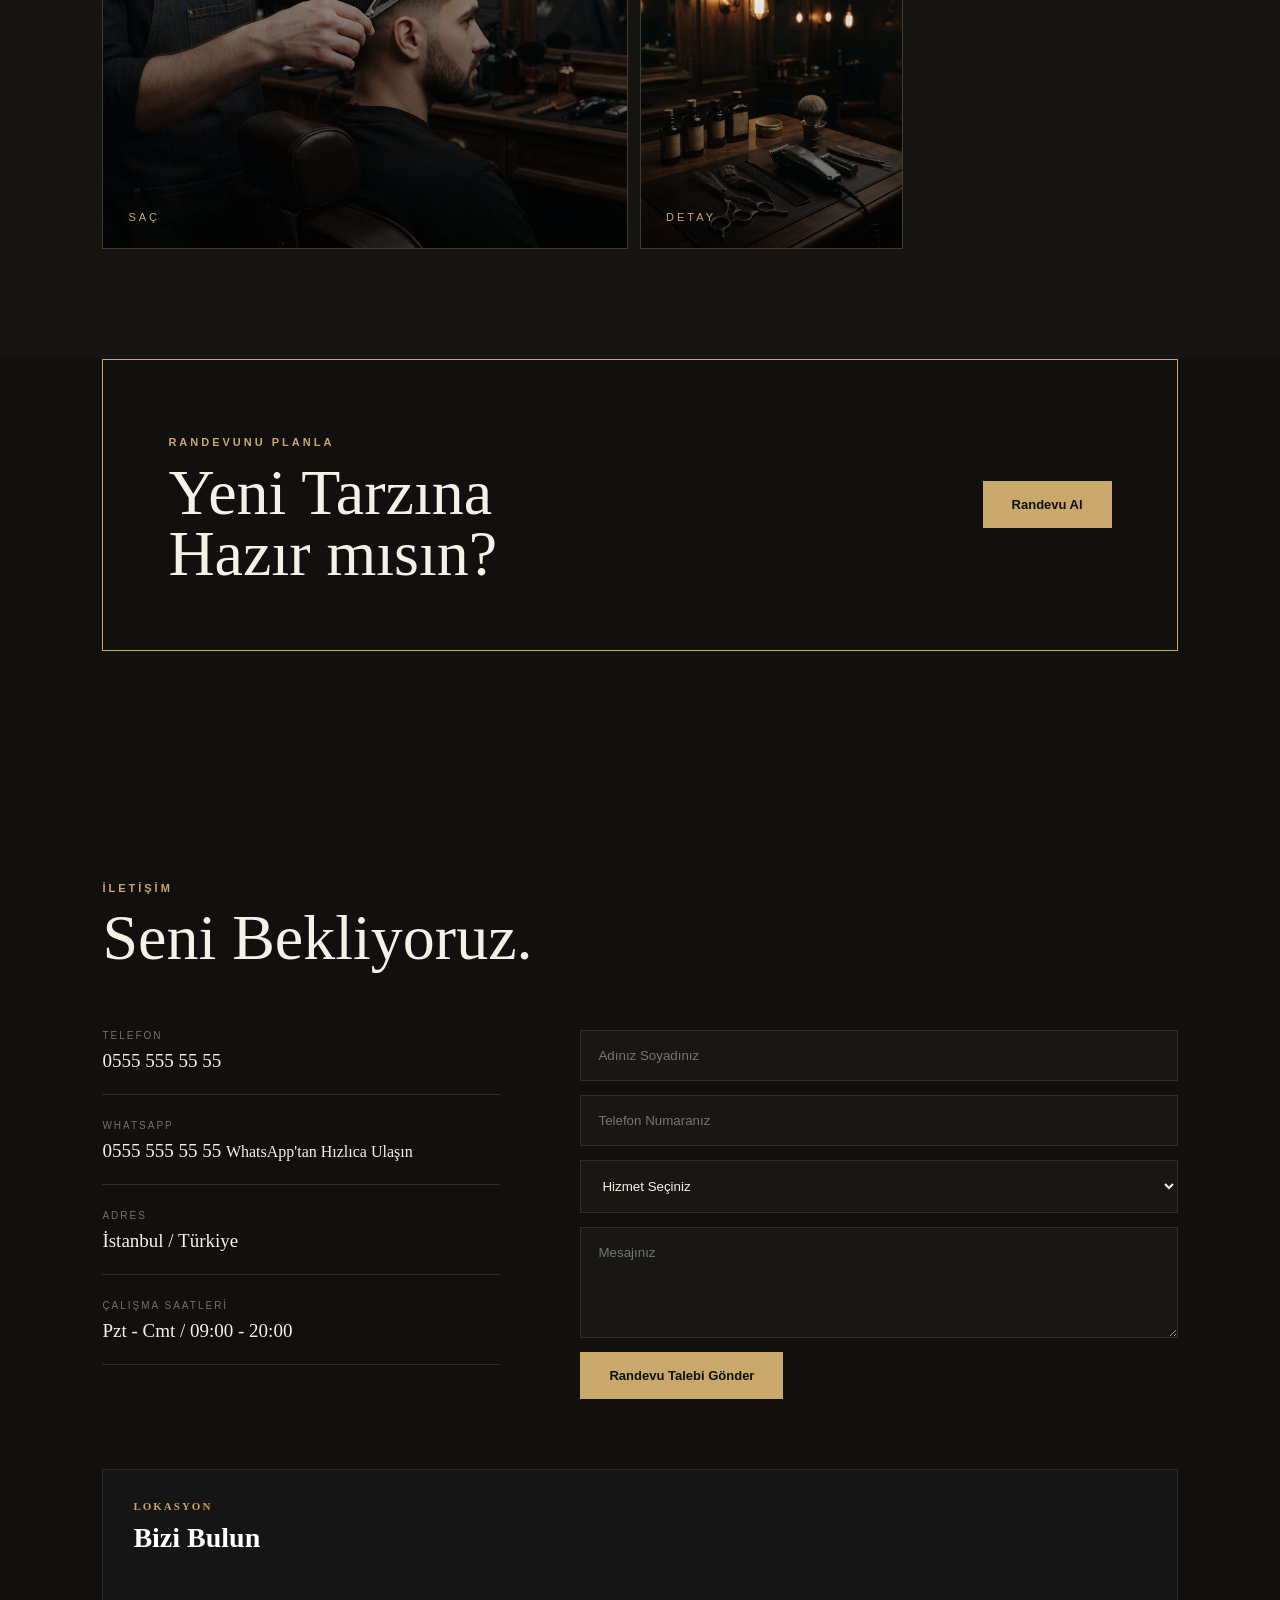
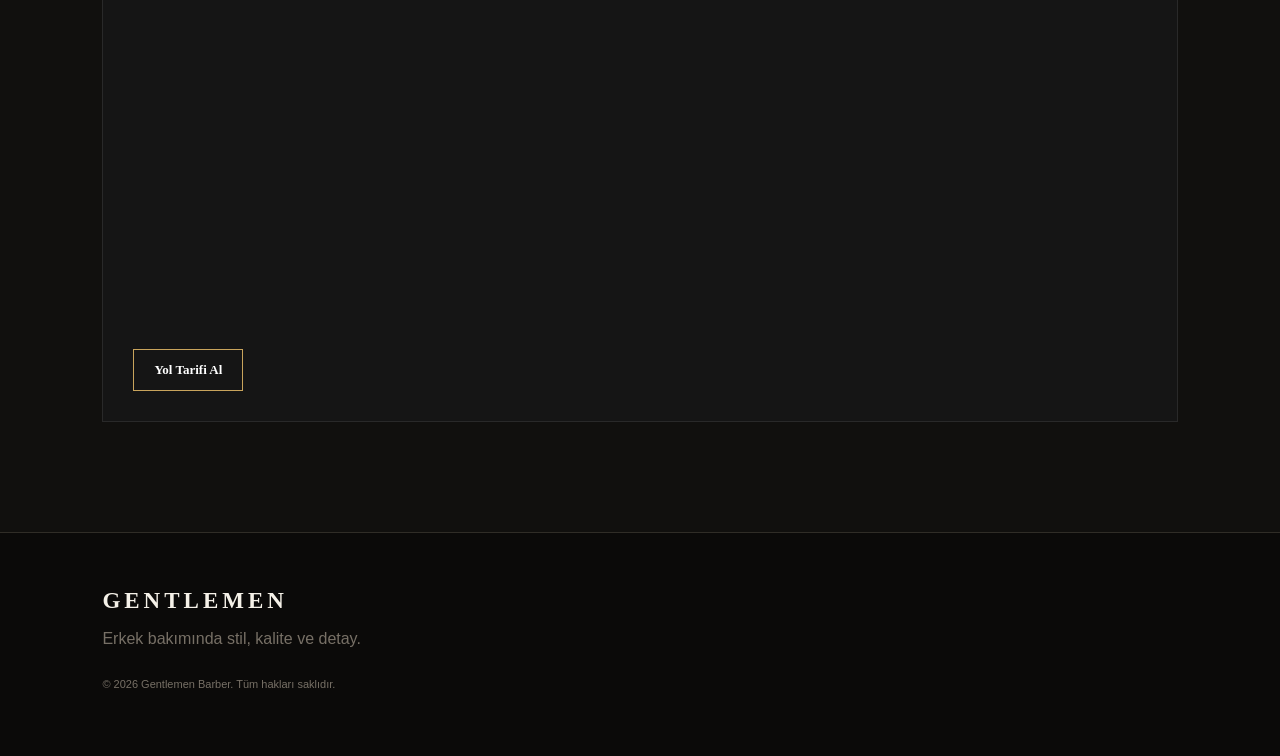
==== commit ee2cb0da: "Update index.html" ====
--- a/index.html
+++ b/index.html
@@ -302,17 +302,25 @@
                     </div>
 
                     <div class="contact-item">
-                        <span>WHATSAPP</span>
-
-                        <strong>
+                            <span>WHATSAPP</span>
+                        
+                            <strong>
+                                <a
+                                    href="https://wa.me/905555555555"
+                                    target="_blank"
+                                >
+                                    0555 555 55 55
+                                </a>
+                            </strong>
+                        
                             <a
                                 href="https://wa.me/905555555555"
                                 target="_blank"
+                                class="whatsapp-button"
                             >
-                                0555 555 55 55
+                                WhatsApp'tan Hızlıca Ulaşın
                             </a>
-                        </strong>
-                    </div>
+                        </div>
 
                     <div class="contact-item">
                         <span>ADRES</span>
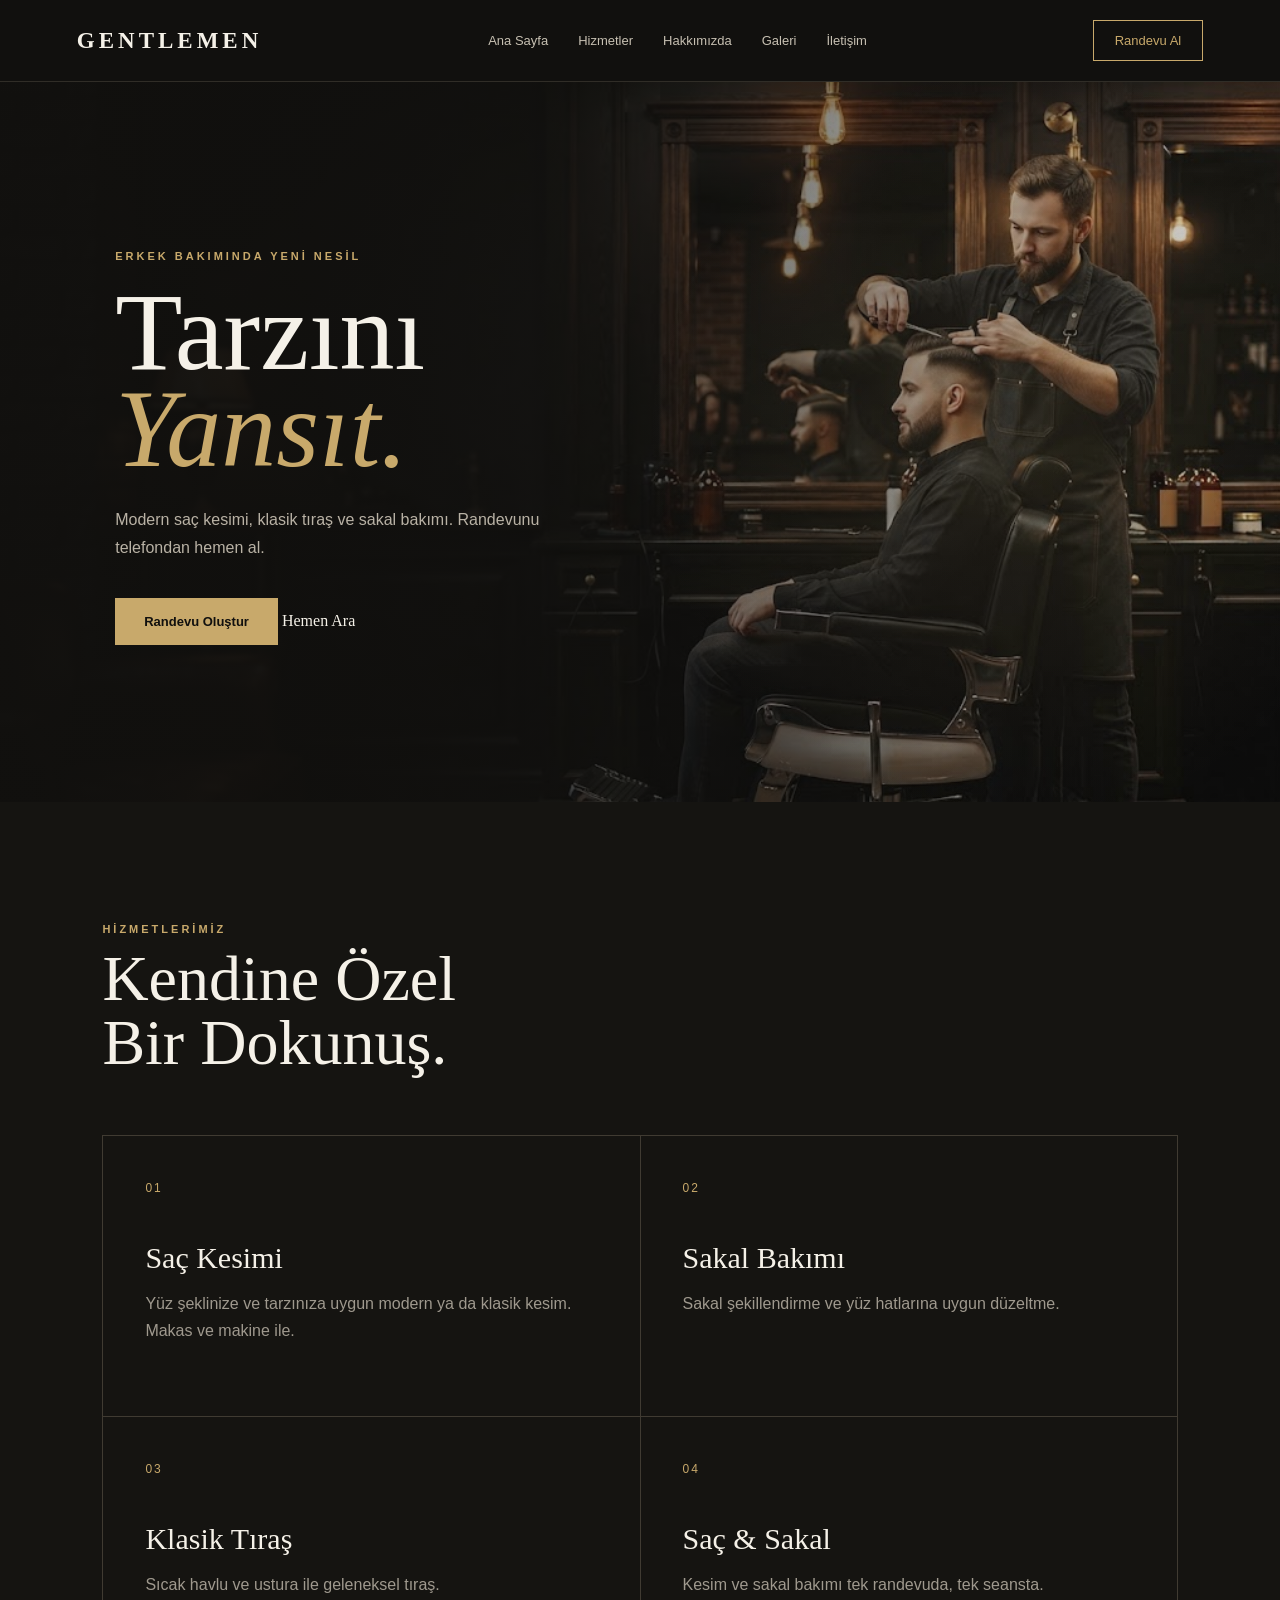
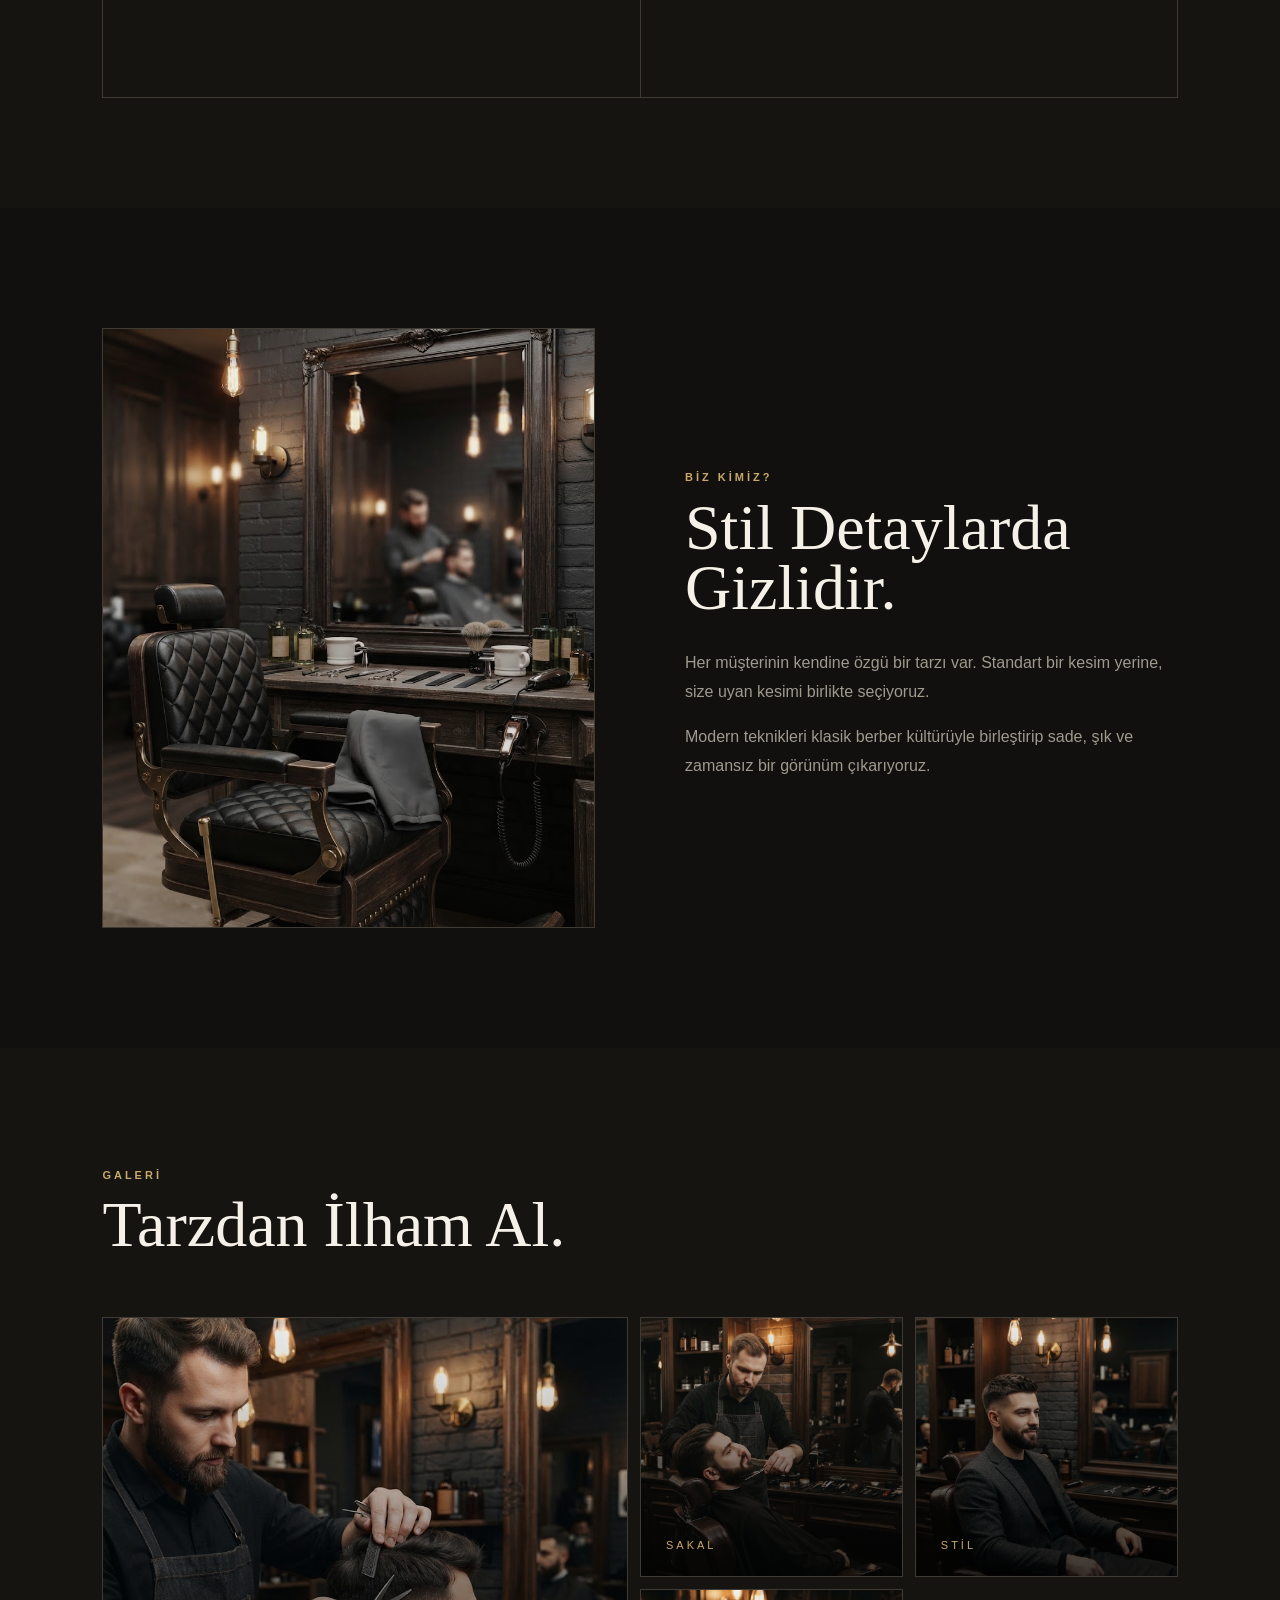
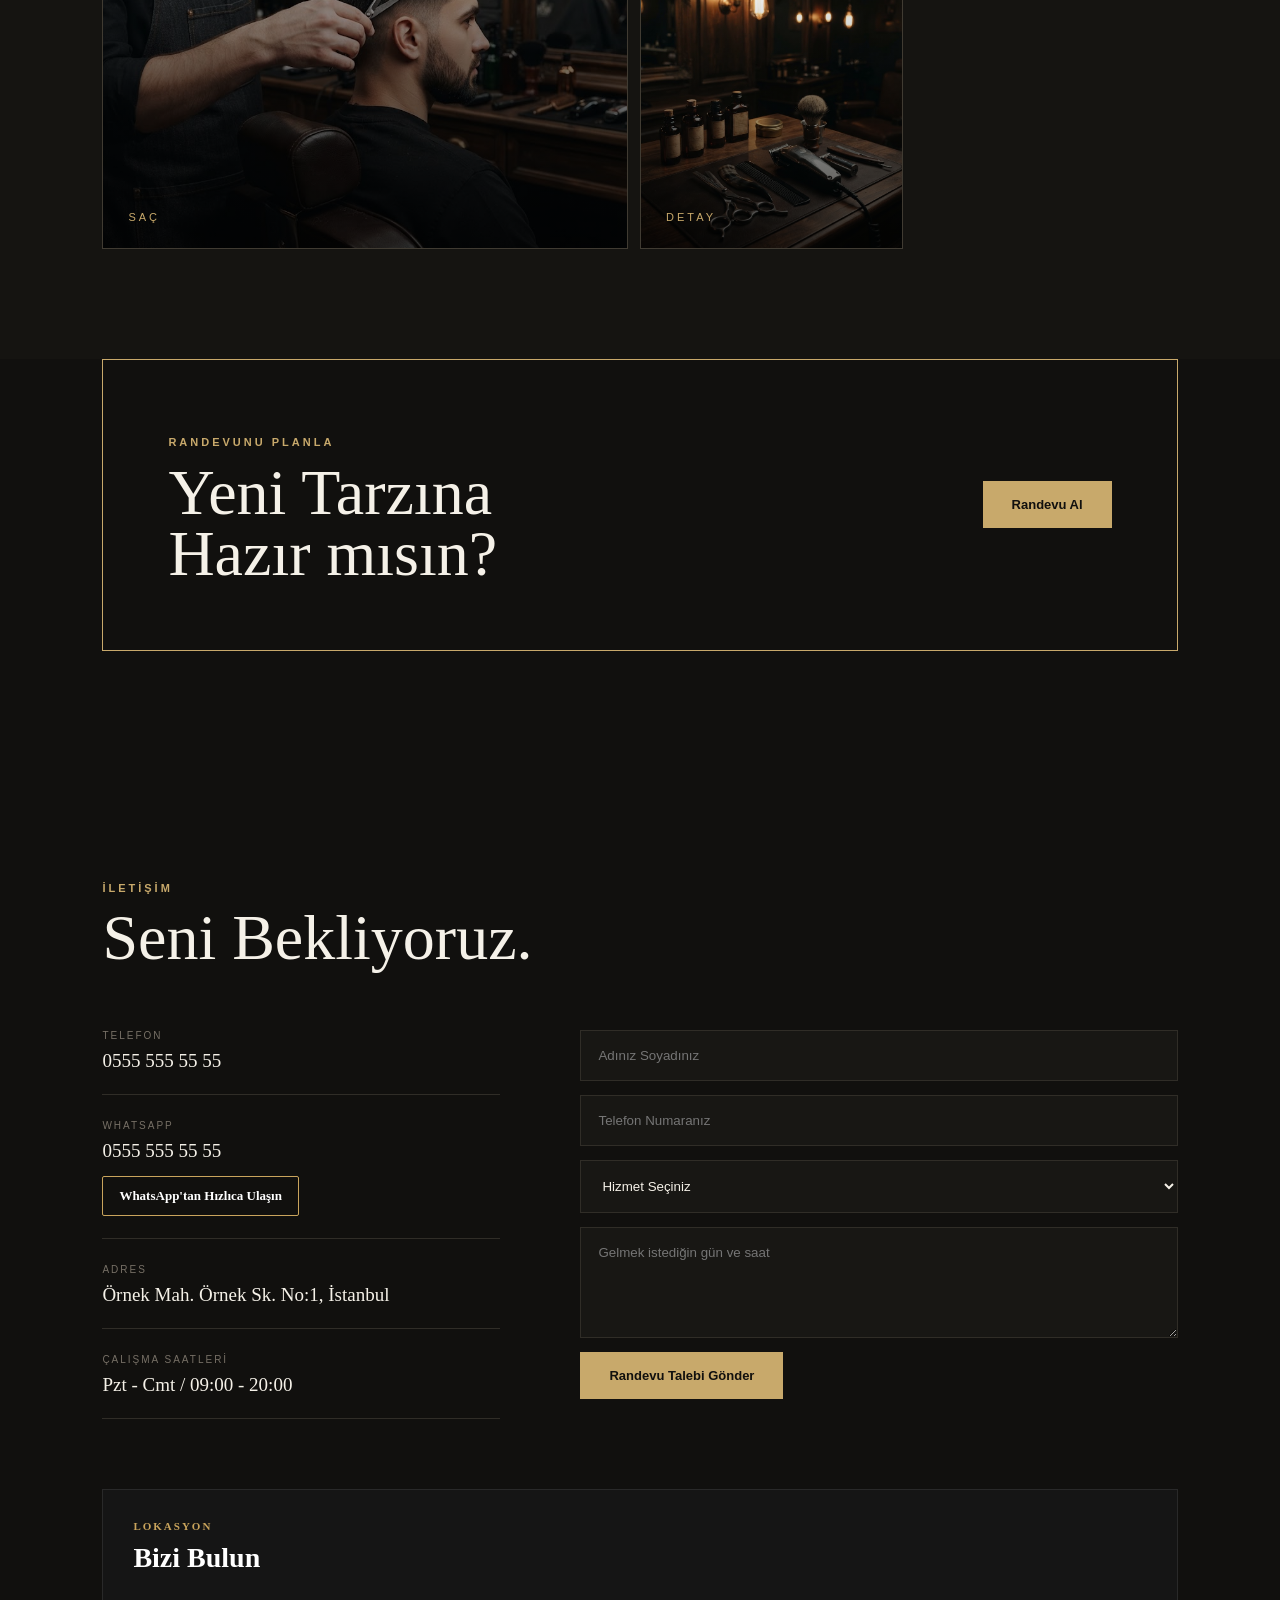
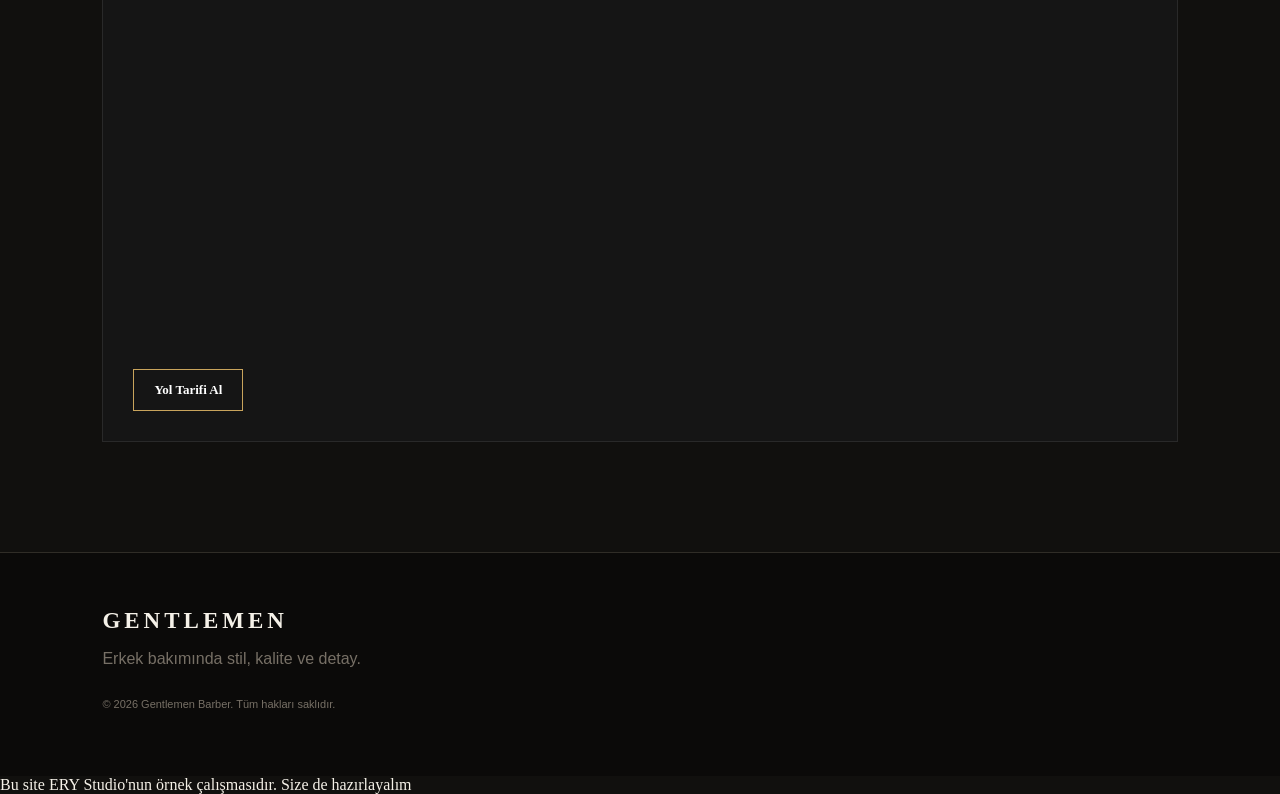
==== commit 6c98c22b: "Update index.html" ====
--- a/index.html
+++ b/index.html
@@ -1,463 +1,186 @@
 <!DOCTYPE html>
 <html lang="tr">
-
 <head>
-    <meta charset="UTF-8">
-    <meta name="viewport" content="width=device-width, initial-scale=1.0">
-
-    <meta name="description"
-        content="Premium erkek berber hizmetleri. Saç kesimi, sakal bakımı, klasik tıraş ve kişisel bakım hizmetleri.">
-
-    <title>Gentlemen Barber | Erkek Kuaförü</title>
-
-    <link rel="stylesheet" href="style.css">
-    <link rel="icon" type="image/png" href="images/favicon.jpg">
+<meta charset="UTF-8">
+<meta name="viewport" content="width=device-width, initial-scale=1.0">
+<meta name="description" content="Erkek berber hizmetleri. Saç kesimi, sakal bakımı, klasik tıraş ve saç &amp; sakal paketi.">
+<title>Gentlemen Barber | Erkek Kuaförü</title>
+<link rel="stylesheet" href="style.css">
+<link rel="stylesheet" href="ek.css">
+<link rel="icon" type="image/jpeg" href="images/favicon.jpg">
 </head>
 
 <body>
 
-    <!-- HEADER -->
+<!--
+  MÜŞTERİYE TESLİM EDERKEN DEĞİŞTİRİLECEKLER:
+  1) Telefon: 0555 555 55 55 / +905555555555 (tel, WhatsApp x2, hero "Hemen Ara")
+  2) Adres, çalışma saatleri ve harita (iframe + "Yol Tarifi Al" linki)
+  3) Form adresi (formsubmit.co/...) ve _next adresi
+  4) Alttaki "örnek çalışma" şeridini (class="ery-demo") sil
+-->
 
-    <header class="header">
+<header class="header">
+    <a href="index.html" class="logo">GENTLEMEN</a>
+    <nav>
+        <a href="#anasayfa">Ana Sayfa</a>
+        <a href="#hizmetler">Hizmetler</a>
+        <a href="#hakkimizda">Hakkımızda</a>
+        <a href="#galeri">Galeri</a>
+        <a href="#iletisim">İletişim</a>
+    </nav>
+    <a href="#iletisim" class="appointment-button">Randevu Al</a>
+</header>
 
-        <a href="index.html" class="logo">
-            GENTLEMEN
-        </a>
+<main>
 
-        <nav>
-            <a href="#anasayfa">Ana Sayfa</a>
-            <a href="#hizmetler">Hizmetler</a>
-            <a href="#hakkimizda">Hakkımızda</a>
-            <a href="#galeri">Galeri</a>
-            <a href="#iletisim">İletişim</a>
-        </nav>
+<section class="hero" id="anasayfa">
+    <div class="hero-overlay"></div>
+    <div class="hero-content">
+        <p class="eyebrow">ERKEK BAKIMINDA YENİ NESİL</p>
+        <h1>Tarzını<br><span>Yansıt.</span></h1>
+        <p class="hero-text">Modern saç kesimi, klasik tıraş ve sakal bakımı. Randevunu telefondan hemen al.</p>
+        <div class="hero-actions">
+            <a href="#iletisim" class="gold-button">Randevu Oluştur</a>
+            <a href="tel:+905555555555" class="ghost-button">Hemen Ara</a>
+        </div>
+    </div>
+</section>
 
-        <a href="#iletisim" class="appointment-button">
-            Randevu Al
-        </a>
+<section class="services" id="hizmetler">
+    <div class="section-heading">
+        <p class="section-label">HİZMETLERİMİZ</p>
+        <h2>Kendine Özel<br>Bir Dokunuş.</h2>
+    </div>
+    <div class="service-grid">
+        <article class="service-card">
+            <span class="service-number">01</span>
+            <h3>Saç Kesimi</h3>
+            <p>Yüz şeklinize ve tarzınıza uygun modern ya da klasik kesim. Makas ve makine ile.</p>
+        </article>
+        <article class="service-card">
+            <span class="service-number">02</span>
+            <h3>Sakal Bakımı</h3>
+            <p>Sakal şekillendirme ve yüz hatlarına uygun düzeltme.</p>
+        </article>
+        <article class="service-card">
+            <span class="service-number">03</span>
+            <h3>Klasik Tıraş</h3>
+            <p>Sıcak havlu ve ustura ile geleneksel tıraş.</p>
+        </article>
+        <article class="service-card">
+            <span class="service-number">04</span>
+            <h3>Saç &amp; Sakal</h3>
+            <p>Kesim ve sakal bakımı tek randevuda, tek seansta.</p>
+        </article>
+    </div>
+</section>
 
-    </header>
+<section class="about" id="hakkimizda">
+    <div class="about-image"></div>
+    <div class="about-content">
+        <p class="section-label">BİZ KİMİZ?</p>
+        <h2>Stil Detaylarda<br>Gizlidir.</h2>
+        <p>Her müşterinin kendine özgü bir tarzı var. Standart bir kesim yerine, size uyan kesimi birlikte seçiyoruz.</p>
+        <p>Modern teknikleri klasik berber kültürüyle birleştirip sade, şık ve zamansız bir görünüm çıkarıyoruz.</p>
+    </div>
+</section>
 
+<section class="gallery" id="galeri">
+    <div class="section-heading">
+        <p class="section-label">GALERİ</p>
+        <h2>Tarzdan İlham Al.</h2>
+    </div>
+    <div class="gallery-grid">
+        <div class="gallery-item gallery-item-large" role="img" aria-label="Saç kesimi örneği" style="background-image: url('images/sac.jpg');"><span>SAÇ</span></div>
+        <div class="gallery-item" role="img" aria-label="Sakal bakımı örneği" style="background-image: url('images/sakal.jpg');"><span>SAKAL</span></div>
+        <div class="gallery-item" role="img" aria-label="Stil örneği" style="background-image: url('images/stil.jpg');"><span>STİL</span></div>
+        <div class="gallery-item" role="img" aria-label="Detay örneği" style="background-image: url('images/detay.jpg');"><span>DETAY</span></div>
+    </div>
+</section>
 
-    <main>
+<section class="cta">
+    <div>
+        <p class="section-label">RANDEVUNU PLANLA</p>
+        <h2>Yeni Tarzına<br>Hazır mısın?</h2>
+    </div>
+    <a href="#iletisim" class="gold-button">Randevu Al</a>
+</section>
 
-        <!-- HERO -->
+<section class="contact" id="iletisim">
+    <div class="section-heading">
+        <p class="section-label">İLETİŞİM</p>
+        <h2>Seni Bekliyoruz.</h2>
+    </div>
 
-        <section class="hero" id="anasayfa">
+    <div class="contact-grid">
+        <div class="contact-info">
+            <div class="contact-item">
+                <span>TELEFON</span>
+                <strong><a href="tel:+905555555555">0555 555 55 55</a></strong>
+            </div>
+            <div class="contact-item">
+                <span>WHATSAPP</span>
+                <strong><a href="https://wa.me/905555555555" target="_blank" rel="noopener">0555 555 55 55</a></strong>
+                <a href="https://wa.me/905555555555" target="_blank" rel="noopener" class="whatsapp-button">WhatsApp'tan Hızlıca Ulaşın</a>
+            </div>
+            <div class="contact-item">
+                <span>ADRES</span>
+                <strong>Örnek Mah. Örnek Sk. No:1, İstanbul</strong>
+            </div>
+            <div class="contact-item">
+                <span>ÇALIŞMA SAATLERİ</span>
+                <strong>Pzt - Cmt / 09:00 - 20:00</strong>
+            </div>
+        </div>
 
-            <div class="hero-overlay"></div>
+        <!-- Örnek form: mesajlar ERY Studio'ya düşer. Müşteriye teslimde adresi değiştir. -->
+        <form class="contact-form" action="https://formsubmit.co/iletisim@erystudio.com" method="POST">
+            <input type="hidden" name="_subject" value="Gentlemen Barber ÖRNEK SİTE - Form Denemesi">
+            <input type="hidden" name="_template" value="table">
+            <input type="hidden" name="_captcha" value="false">
+            <input type="hidden" name="_next" value="https://emreryurek.github.io/berber/tesekkurler.html">
+            <input type="text" name="_honey" style="display:none" tabindex="-1" autocomplete="off">
 
-            <div class="hero-content">
+            <input type="text" name="name" placeholder="Adınız Soyadınız" autocomplete="name" required>
+            <input type="tel" name="phone" placeholder="Telefon Numaranız" autocomplete="tel" required>
 
-                <p class="eyebrow">
-                    ERKEK BAKIMINDA YENİ NESİL
-                </p>
+            <select name="service" required>
+                <option value="">Hizmet Seçiniz</option>
+                <option value="Saç Kesimi">Saç Kesimi</option>
+                <option value="Sakal Bakımı">Sakal Bakımı</option>
+                <option value="Klasik Tıraş">Klasik Tıraş</option>
+                <option value="Saç ve Sakal">Saç &amp; Sakal</option>
+            </select>
 
-                <h1>
-                    Tarzını<br>
-                    <span>Yansıt.</span>
-                </h1>
+            <textarea name="message" rows="5" placeholder="Gelmek istediğin gün ve saat"></textarea>
 
-                <p class="hero-text">
-                    Modern saç kesimi, klasik tıraş ve profesyonel
-                    sakal bakımı ile kendine ayırdığın zamanı özel hale getir.
-                </p>
+            <button type="submit" class="gold-button">Randevu Talebi Gönder</button>
+        </form>
+    </div>
 
-                <a href="#iletisim" class="gold-button">
-                    Randevu Oluştur
-                </a>
+    <div class="map-box">
+        <div class="map-title">
+            <span>LOKASYON</span>
+            <h3>Bizi Bulun</h3>
+        </div>
+        <iframe src="https://www.google.com/maps?q=Istanbul%2C%20Turkey&output=embed" title="Gentlemen Barber konum haritası" loading="lazy" allowfullscreen referrerpolicy="no-referrer-when-downgrade"></iframe>
+        <a href="https://www.google.com/maps/search/?api=1&query=Istanbul%2C%20Turkey" target="_blank" rel="noopener" class="map-button">Yol Tarifi Al</a>
+    </div>
+</section>
 
-            </div>
+</main>
 
-        </section>
+<footer>
+    <div class="footer-logo">GENTLEMEN</div>
+    <p>Erkek bakımında stil, kalite ve detay.</p>
+    <p class="copyright">© 2026 Gentlemen Barber. Tüm hakları saklıdır.</p>
+</footer>
 
-
-        <!-- SERVICES -->
-
-        <section class="services" id="hizmetler">
-
-            <div class="section-heading">
-
-                <p class="section-label">
-                    HİZMETLERİMİZ
-                </p>
-
-                <h2>
-                    Kendine Özel<br>
-                    Bir Dokunuş.
-                </h2>
-
-            </div>
-
-
-            <div class="service-grid">
-
-                <article class="service-card">
-
-                    <span class="service-number">
-                        01
-                    </span>
-
-                    <h3>
-                        Saç Kesimi
-                    </h3>
-
-                    <p>
-                        Yüz şeklinize ve tarzınıza uygun modern veya
-                        klasik saç kesimi.
-                    </p>
-
-                </article>
-
-
-                <article class="service-card">
-
-                    <span class="service-number">
-                        02
-                    </span>
-
-                    <h3>
-                        Sakal Bakımı
-                    </h3>
-
-                    <p>
-                        Sakal şekillendirme ve yüz hatlarına uygun
-                        profesyonel bakım.
-                    </p>
-
-                </article>
-
-
-                <article class="service-card">
-
-                    <span class="service-number">
-                        03
-                    </span>
-
-                    <h3>
-                        Klasik Tıraş
-                    </h3>
-
-                    <p>
-                        Geleneksel tıraş deneyimini modern berber
-                        anlayışıyla birleştiriyoruz.
-                    </p>
-
-                </article>
-
-
-                <article class="service-card">
-
-                    <span class="service-number">
-                        04
-                    </span>
-
-                    <h3>
-                        Saç & Sakal
-                    </h3>
-
-                    <p>
-                        Saç kesimi ve sakal bakımını tek seansta
-                        tamamlayan bakım hizmeti.
-                    </p>
-
-                </article>
-
-            </div>
-
-        </section>
-
-
-        <!-- ABOUT -->
-
-        <section class="about" id="hakkimizda">
-
-            <div class="about-image"></div>
-
-            <div class="about-content">
-
-                <p class="section-label">
-                    BİZ KİMİZ?
-                </p>
-
-                <h2>
-                    Stil Detaylarda<br>
-                    Gizlidir.
-                </h2>
-
-                <p>
-                    Her müşterinin kendine özgü bir tarzı olduğuna
-                    inanıyoruz. Bu nedenle standart bir kesim yerine
-                    kişiye özel bir bakım deneyimi sunmayı amaçlıyoruz.
-                </p>
-
-                <p>
-                    Modern teknikleri klasik berber kültürünün
-                    detaylarıyla birleştirerek sade, şık ve zamansız
-                    bir görünüm oluşturuyoruz.
-                </p>
-
-            </div>
-
-        </section>
-
-
-        <!-- GALLERY -->
-
-        <section class="gallery" id="galeri">
-
-            <div class="section-heading">
-
-                <p class="section-label">
-                    GALERİ
-                </p>
-
-                <h2>
-                    Tarzdan İlham Al.
-                </h2>
-
-            </div>
-
-
-            <div class="gallery-grid">
-
-            <div class="gallery-item gallery-item-large"
-                style="background-image: url('images/sac.jpg');">
-                <span>SAÇ</span>
-            </div>
-
-            <div class="gallery-item"
-                style="background-image: url('images/sakal.jpg');">
-                <span>SAKAL</span>
-            </div>
-
-            <div class="gallery-item"
-                style="background-image: url('images/stil.jpg');">
-                <span>STİL</span>
-            </div>
-
-            <div class="gallery-item"
-                style="background-image: url('images/detay.jpg');">
-                <span>DETAY</span>
-            </div>
-
+<div class="ery-demo">
+    <span>Bu site ERY Studio'nun örnek çalışmasıdır.</span>
+    <a href="https://wa.me/905325023600?text=Merhaba%2C%20berber%20%C3%B6rne%C4%9Fini%20g%C3%B6rd%C3%BCm%2C%20bana%20da%20site%20istiyorum." target="_blank" rel="noopener">Size de hazırlayalım</a>
 </div>
 
-        </section>
-
-
-        <!-- CTA -->
-
-        <section class="cta">
-
-            <div>
-
-                <p class="section-label">
-                    RANDEVUNU PLANLA
-                </p>
-
-                <h2>
-                    Yeni Tarzına<br>
-                    Hazır mısın?
-                </h2>
-
-            </div>
-
-            <a href="#iletisim" class="gold-button">
-                Randevu Al
-            </a>
-
-        </section>
-
-
-        <!-- CONTACT -->
-
-        <section class="contact" id="iletisim">
-
-            <div class="section-heading">
-
-                <p class="section-label">
-                    İLETİŞİM
-                </p>
-
-                <h2>
-                    Seni Bekliyoruz.
-                </h2>
-
-            </div>
-
-
-            <div class="contact-grid">
-
-                <div class="contact-info">
-
-                    <div class="contact-item">
-                        <span>TELEFON</span>
-
-                        <strong>
-                            <a href="tel:+905555555555">
-                                0555 555 55 55
-                            </a>
-                        </strong>
-                    </div>
-
-                    <div class="contact-item">
-                            <span>WHATSAPP</span>
-                        
-                            <strong>
-                                <a
-                                    href="https://wa.me/905555555555"
-                                    target="_blank"
-                                >
-                                    0555 555 55 55
-                                </a>
-                            </strong>
-                        
-                            <a
-                                href="https://wa.me/905555555555"
-                                target="_blank"
-                                class="whatsapp-button"
-                            >
-                                WhatsApp'tan Hızlıca Ulaşın
-                            </a>
-                        </div>
-
-                    <div class="contact-item">
-                        <span>ADRES</span>
-                        <strong>İstanbul / Türkiye</strong>
-                    </div>
-
-                    <div class="contact-item">
-                        <span>ÇALIŞMA SAATLERİ</span>
-                        <strong>Pzt - Cmt / 09:00 - 20:00</strong>
-                    </div>
-
-                </div>
-
-
-                            <form
-                class="contact-form"
-                action="https://formsubmit.co/YOUR_EMAIL@example.com"
-                method="POST"
-            >
-
-                <input
-                    type="hidden"
-                    name="_subject"
-                    value="Gentlemen Barber Yeni Randevu Talebi"
-                >
-
-                <input
-                    type="hidden"
-                    name="_template"
-                    value="table"
-                >
-                <input
-                    type="hidden"
-                    name="_next"
-                    value="https://emreryurek.github.io/berber/tesekkurler.html"
-                >
-
-                <input
-                    type="text"
-                    name="name"
-                    placeholder="Adınız Soyadınız"
-                    required
-                >
-
-                <input
-                    type="tel"
-                    name="phone"
-                    placeholder="Telefon Numaranız"
-                    required
-                >
-
-                <select name="service" required>
-
-                    <option value="">
-                        Hizmet Seçiniz
-                    </option>
-
-                    <option value="Saç Kesimi">
-                        Saç Kesimi
-                    </option>
-
-                    <option value="Sakal Bakımı">
-                        Sakal Bakımı
-                    </option>
-
-                    <option value="Klasik Tıraş">
-                        Klasik Tıraş
-                    </option>
-
-                    <option value="Saç ve Sakal">
-                        Saç & Sakal
-                    </option>
-
-                </select>
-
-                <textarea
-                    name="message"
-                    rows="5"
-                    placeholder="Mesajınız"
-                ></textarea>
-
-                <button
-                    type="submit"
-                    class="gold-button"
-                >
-                    Randevu Talebi Gönder
-                </button>
-
-            </form>
-
-            </div>
-            <div class="map-box">
-
-    <div class="map-title">
-        <span>LOKASYON</span>
-        <h3>Bizi Bulun</h3>
-    </div>
-
-    <iframe
-        src="https://www.google.com/maps?q=Istanbul%2C%20Turkey&output=embed"
-        loading="lazy"
-        allowfullscreen
-        referrerpolicy="no-referrer-when-downgrade">
-    </iframe>
-
-    <a
-        href="https://www.google.com/maps/search/?api=1&query=Istanbul%2C%20Turkey"
-        target="_blank"
-        class="map-button">
-        Yol Tarifi Al
-    </a>
-
-</div>
-
-        </section>
-
-    </main>
-
-
-    <!-- FOOTER -->
-
-    <footer>
-
-        <div class="footer-logo">
-            GENTLEMEN
-        </div>
-
-        <p>
-            Erkek bakımında stil, kalite ve detay.
-        </p>
-
-        <p class="copyright">
-            © 2026 Gentlemen Barber. Tüm hakları saklıdır.
-        </p>
-
-    </footer>
-
 </body>
-
 </html>
--- a/style.css
+++ b/style.css
@@ -837,3 +837,28 @@
     background: #1c1c1c;
     color: #c9a45c;
 }
+/* ========================================
+   WHATSAPP BUTONU
+======================================== */
+
+.whatsapp-button {
+    display: block;
+    width: fit-content;
+    margin-top: 14px;
+    padding: 11px 16px;
+    background: transparent;
+    border: 1px solid #c9a45c;
+    color: #ffffff !important;
+    font-size: 13px;
+    font-weight: bold;
+    text-decoration: none;
+    border-radius: 2px;
+    transition: background-color 0.15s ease;
+}
+
+.whatsapp-button:hover {
+    background: #1c1c1c;
+    border-color: #c9a45c;
+    color: #ffffff !important;
+    transform: none;
+}
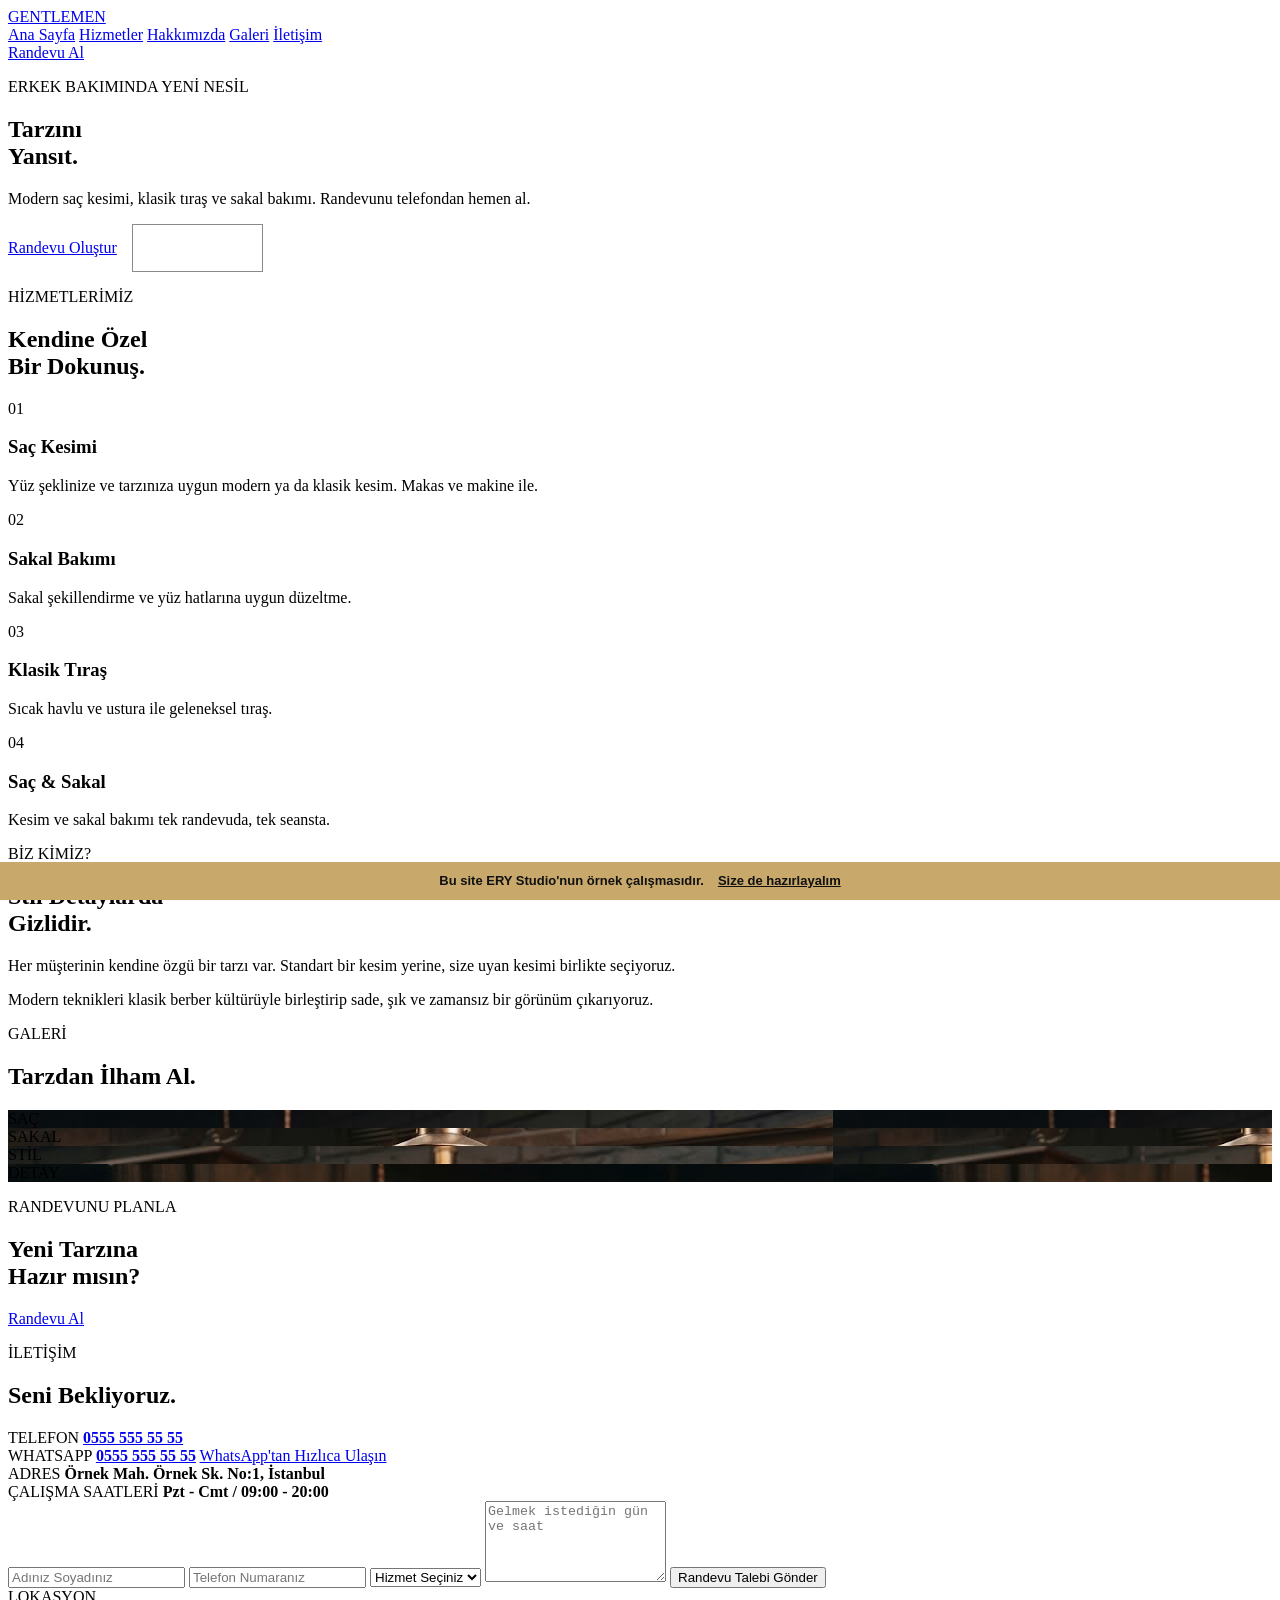
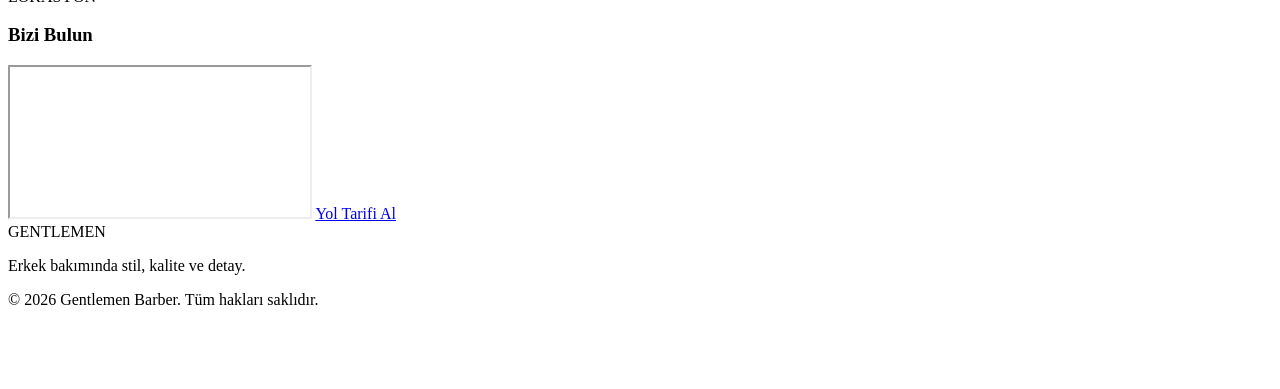
==== commit 9d1e5ab3: "Update index.html" ====
--- a/index.html
+++ b/index.html
@@ -135,7 +135,7 @@
         </div>
 
         <!-- Örnek form: mesajlar ERY Studio'ya düşer. Müşteriye teslimde adresi değiştir. -->
-        <form class="contact-form" action="https://formsubmit.co/iletisim@erystudio.com" method="POST">
+        <form class="contact-form" action="https://formsubmit.co/erystudio.web@gmail.com" method="POST">
             <input type="hidden" name="_subject" value="Gentlemen Barber ÖRNEK SİTE - Form Denemesi">
             <input type="hidden" name="_template" value="table">
             <input type="hidden" name="_captcha" value="false">
--- a/style.css
+++ b/style.css
@@ -1,864 +1,41 @@
-/* ========================================
-   GENEL
-======================================== */
+/* ek.css - style.css'in ÜSTÜNE eklenir, mevcut tasarıma dokunmaz */
 
-* {
-    box-sizing: border-box;
+/* Örnek çalışma şeridi (müşteriye teslimde index.html'den sil) */
+.ery-demo {
+    position: fixed; left: 0; right: 0; bottom: 0; z-index: 2000;
+    display: flex; justify-content: center; align-items: center; flex-wrap: wrap;
+    gap: 6px 14px; padding: 10px 16px;
+    background: #c8a96b; color: #111;
+    font: bold 13px/1.4 Arial, sans-serif; text-align: center;
+}
+.ery-demo a { color: #111; text-decoration: underline; white-space: nowrap; }
+body { padding-bottom: 56px; }
+
+/* Hero: iki buton yan yana, telefonda alt alta */
+.hero-actions { display: flex; gap: 15px; flex-wrap: wrap; align-items: center; }
+.ghost-button {
+    display: inline-block; padding: 14px 25px;
+    border: 1px solid #8a8a8a; color: #fff; background: transparent;
+    font-weight: bold; text-align: center; text-decoration: none;
+}
+.ghost-button:hover { border-color: #c8a96b; color: #c8a96b; }
+
+@media (max-width: 600px) {
+    .hero-actions { flex-direction: column; align-items: stretch; }
+    .hero-actions .gold-button, .hero-actions .ghost-button { width: 100%; text-align: center; }
+    body { padding-bottom: 74px; }
 }
 
-html {
-    scroll-behavior: smooth;
+a:focus-visible, button:focus-visible, input:focus-visible,
+select:focus-visible, textarea:focus-visible {
+    outline: 2px solid #fff; outline-offset: 2px;
 }
 
-body {
-    margin: 0;
-    background: #11100e;
-    color: #f5f1e8;
-    font-family: Georgia, "Times New Roman", serif;
+/* Mobilde menü gizli olduğu için hızlı erişim ve form düzeni */
+.contact-form button { align-self: stretch; }
+@media (min-width: 601px) { .contact-form button { align-self: flex-start; } }
+@media (max-width: 900px) {
+    .header { gap: 12px; }
+    .hero-text { line-height: 1.7; }
 }
-
-a {
-    color: inherit;
-    text-decoration: none;
-}
-
-
-/* ========================================
-   HEADER
-======================================== */
-
-.header {
-    height: 82px;
-    padding: 0 6%;
-
-    display: flex;
-    align-items: center;
-    justify-content: space-between;
-
-    background: #11100e;
-
-    border-bottom: 1px solid #302d27;
-
-    position: sticky;
-    top: 0;
-    z-index: 100;
-}
-
-.logo,
-.footer-logo {
-    font-size: 23px;
-    letter-spacing: 4px;
-    font-weight: bold;
-}
-
-.header nav {
-    display: flex;
-    gap: 30px;
-}
-
-.header nav a {
-    color: #c7c0b2;
-    font-family: Arial, sans-serif;
-    font-size: 13px;
-
-    transition: 0.3s;
-}
-
-.header nav a:hover {
-    color: #c8a96b;
-}
-
-.appointment-button {
-    padding: 12px 21px;
-
-    border: 1px solid #c8a96b;
-
-    color: #c8a96b;
-
-    font-family: Arial, sans-serif;
-    font-size: 13px;
-
-    transition: 0.3s;
-}
-
-.appointment-button:hover {
-    background: #c8a96b;
-    color: #11100e;
-}
-
-
-/* ========================================
-   HERO
-======================================== */
-
-.hero {
-    min-height: 720px;
-
-    display: flex;
-    align-items: center;
-
-    padding: 80px 9%;
-
-    background-image:
-        linear-gradient(
-            90deg,
-            rgba(17, 16, 14, 0.98) 0%,
-            rgba(17, 16, 14, 0.90) 32%,
-            rgba(17, 16, 14, 0.45) 68%,
-            rgba(17, 16, 14, 0.15) 100%
-        ),
-        url("images/hero.jpg");
-
-    background-size: cover;
-    background-position: center;
-    background-repeat: no-repeat;
-
-    position: relative;
-}
-
-.hero-overlay {
-    position: absolute;
-    inset: 0;
-
-    background:
-        radial-gradient(
-            circle at 80% 50%,
-            rgba(200, 169, 107, 0.10),
-            transparent 35%
-        );
-
-    pointer-events: none;
-}
-
-.hero-content {
-    max-width: 620px;
-
-    position: relative;
-    z-index: 2;
-}
-
-.eyebrow,
-.section-label {
-    color: #c8a96b;
-
-    font-family: Arial, sans-serif;
-    font-size: 11px;
-    font-weight: bold;
-
-    letter-spacing: 3px;
-}
-
-.eyebrow {
-    margin-bottom: 22px;
-}
-
-.hero h1 {
-    margin: 0 0 28px;
-
-    font-size: clamp(65px, 9vw, 110px);
-    line-height: 0.88;
-
-    font-weight: normal;
-}
-
-.hero h1 span {
-    color: #c8a96b;
-    font-style: italic;
-}
-
-.hero-text {
-    max-width: 500px;
-
-    color: #b9b2a5;
-
-    font-family: Arial, sans-serif;
-    font-size: 16px;
-    line-height: 1.8;
-
-    margin-bottom: 35px;
-}
-
-
-/* ========================================
-   BUTON
-======================================== */
-
-.gold-button {
-    display: inline-block;
-
-    padding: 15px 28px;
-
-    background: #c8a96b;
-    color: #11100e;
-
-    border: 1px solid #c8a96b;
-
-    font-family: Arial, sans-serif;
-    font-size: 13px;
-    font-weight: bold;
-
-    transition: 0.3s;
-}
-
-.gold-button:hover {
-    background: transparent;
-    color: #c8a96b;
-}
-
-
-/* ========================================
-   BÖLÜMLER
-======================================== */
-
-.services,
-.gallery,
-.contact {
-    padding: 110px 8%;
-}
-
-.section-heading {
-    margin-bottom: 60px;
-}
-
-.section-heading h2 {
-    margin: 12px 0 0;
-
-    font-size: clamp(42px, 5vw, 65px);
-    line-height: 1;
-    font-weight: normal;
-}
-
-
-/* ========================================
-   HİZMETLER
-======================================== */
-
-.services {
-    background: #151411;
-}
-
-.service-grid {
-    display: grid;
-
-    grid-template-columns: repeat(2, 1fr);
-
-    gap: 1px;
-
-    background: #403b32;
-
-    border: 1px solid #403b32;
-}
-
-.service-card {
-    min-height: 280px;
-
-    padding: 42px;
-
-    background: #151411;
-
-    transition: 0.3s;
-}
-
-.service-card:hover {
-    background: #1c1915;
-}
-
-.service-number {
-    color: #c8a96b;
-
-    font-family: Arial, sans-serif;
-    font-size: 12px;
-    letter-spacing: 2px;
-}
-
-.service-card h3 {
-    margin: 45px 0 15px;
-
-    font-size: 30px;
-    font-weight: normal;
-}
-
-.service-card p {
-    margin: 0;
-
-    max-width: 450px;
-
-    color: #9f998e;
-
-    font-family: Arial, sans-serif;
-    line-height: 1.7;
-}
-
-
-/* ========================================
-   HAKKIMIZDA
-======================================== */
-
-.about {
-    padding: 120px 8%;
-
-    display: grid;
-
-    grid-template-columns: 1fr 1fr;
-
-    gap: 90px;
-
-    align-items: center;
-}
-
-.about-image {
-    min-height: 600px;
-
-    background-image:
-        linear-gradient(
-            0deg,
-            rgba(17, 16, 14, 0.15),
-            rgba(17, 16, 14, 0.05)
-        ),
-        url("images/about.jpg");
-
-    background-size: cover;
-    background-position: center;
-    background-repeat: no-repeat;
-
-    border: 1px solid #403b32;
-}
-
-.image-placeholder {
-    color: #c8a96b;
-
-    font-size: 34px;
-
-    letter-spacing: 8px;
-
-    opacity: 0.5;
-}
-
-.about-content h2 {
-    margin: 15px 0 30px;
-
-    font-size: clamp(45px, 5vw, 68px);
-    line-height: 0.95;
-    font-weight: normal;
-}
-
-.about-content p:not(.section-label) {
-    max-width: 550px;
-
-    color: #9f998e;
-
-    font-family: Arial, sans-serif;
-
-    line-height: 1.8;
-}
-
-
-/* ========================================
-   GALERİ
-======================================== */
-
-.gallery {
-    background: #151411;
-}
-
-.gallery-grid {
-    display: grid;
-
-    grid-template-columns: 2fr 1fr 1fr;
-
-    grid-template-rows: 260px 260px;
-
-    gap: 12px;
-}
-
-.gallery-item {
-    background-size: cover;
-    background-position: center;
-    background-repeat: no-repeat;
-
-    border: 1px solid #403b32;
-
-    display: flex;
-    align-items: flex-end;
-
-    padding: 25px;
-
-    position: relative;
-    overflow: hidden;
-
-    transition: 0.3s;
-}
-
-.gallery-item:hover {
-    border-color: #c8a96b;
-}
-
-.gallery-item::before {
-    content: "";
-
-    position: absolute;
-    inset: 0;
-
-    background: linear-gradient(
-        to top,
-        rgba(0, 0, 0, 0.75),
-        rgba(0, 0, 0, 0.05)
-    );
-}
-
-.gallery-item span {
-    position: relative;
-    z-index: 2;
-
-    color: #c8a96b;
-
-    font-family: Arial, sans-serif;
-    font-size: 11px;
-    letter-spacing: 3px;
-}
-
-.gallery-item-large {
-    grid-row: span 2;
-}
-
-
-/* ========================================
-   CTA
-======================================== */
-
-.cta {
-    margin: 0 8% 110px;
-
-    padding: 65px;
-
-    border: 1px solid #c8a96b;
-
-    display: flex;
-    align-items: center;
-    justify-content: space-between;
-
-    gap: 30px;
-}
-
-.cta h2 {
-    margin: 15px 0 0;
-
-    font-size: clamp(40px, 5vw, 65px);
-    line-height: 0.95;
-    font-weight: normal;
-}
-
-
-/* ========================================
-   İLETİŞİM
-======================================== */
-
-.contact {
-    background: #11100e;
-}
-
-.contact-grid {
-    display: grid;
-
-    grid-template-columns: 0.8fr 1.2fr;
-
-    gap: 80px;
-}
-
-.contact-info {
-    display: flex;
-    flex-direction: column;
-    gap: 25px;
-}
-
-.contact-item {
-    padding-bottom: 22px;
-
-    border-bottom: 1px solid #302d27;
-}
-
-.contact-item span {
-    display: block;
-
-    color: #777066;
-
-    font-family: Arial, sans-serif;
-    font-size: 10px;
-    letter-spacing: 2px;
-
-    margin-bottom: 9px;
-}
-
-.contact-item strong {
-    font-size: 19px;
-    font-weight: normal;
-}
-
-
-/* ========================================
-   FORM
-======================================== */
-
-.contact-form {
-    display: flex;
-    flex-direction: column;
-
-    gap: 14px;
-}
-
-.contact-form input,
-.contact-form select,
-.contact-form textarea {
-    width: 100%;
-
-    padding: 17px;
-
-    background: #181714;
-
-    border: 1px solid #302d27;
-
-    color: #f5f1e8;
-
-    font-family: Arial, sans-serif;
-
-    outline: none;
-}
-
-.contact-form input:focus,
-.contact-form select:focus,
-.contact-form textarea:focus {
-    border-color: #c8a96b;
-}
-
-.contact-form textarea {
-    resize: vertical;
-}
-
-.contact-form button {
-    cursor: pointer;
-
-    align-self: flex-start;
-}
-
-
-/* ========================================
-   FOOTER
-======================================== */
-
-footer {
-    padding: 55px 8%;
-
-    background: #0b0a09;
-
-    border-top: 1px solid #302d27;
-}
-
-.footer-logo {
-    margin-bottom: 15px;
-}
-
-footer p {
-    color: #777066;
-
-    font-family: Arial, sans-serif;
-}
-
-.copyright {
-    margin-top: 30px;
-
-    font-size: 11px;
-}
-
-
-/* ========================================
-   MOBİL
-======================================== */
-
-@media (max-width: 900px) {
-
-    .header {
-        padding: 0 5%;
-    }
-
-    .header nav {
-        display: none;
-    }
-
-    .appointment-button {
-        padding: 10px 15px;
-    }
-
-    .hero {
-        min-height: 650px;
-        padding: 70px 7%;
-    }
-
-    .hero h1 {
-        font-size: 70px;
-    }
-
-    .service-grid {
-        grid-template-columns: 1fr;
-    }
-
-    .about {
-        grid-template-columns: 1fr;
-        gap: 50px;
-    }
-
-    .about-image {
-        min-height: 450px;
-    }
-
-    .contact-grid {
-        grid-template-columns: 1fr;
-        gap: 50px;
-    }
-
-    .gallery-grid {
-        grid-template-columns: 1fr 1fr;
-        grid-template-rows: 250px 250px;
-    }
-
-    .gallery-item-large {
-        grid-row: span 2;
-    }
-
-    .cta {
-        margin-left: 5%;
-        margin-right: 5%;
-
-        padding: 45px;
-
-        flex-direction: column;
-        align-items: flex-start;
-    }
-
-}
-
-
-@media (max-width: 600px) {
-
-    .header {
-        height: 70px;
-    }
-
-    .logo {
-        font-size: 18px;
-        letter-spacing: 3px;
-    }
-
-    .appointment-button {
-        font-size: 11px;
-        padding: 9px 12px;
-    }
-
-    .hero {
-        min-height: 600px;
-        padding: 60px 7%;
-    }
-
-    .hero h1 {
-        font-size: 58px;
-    }
-
-    .hero-text {
-        font-size: 15px;
-    }
-
-    .services,
-    .gallery,
-    .contact {
-        padding: 80px 7%;
-    }
-
-    .section-heading h2 {
-        font-size: 44px;
-    }
-
-    .service-card {
-        padding: 32px;
-        min-height: 240px;
-    }
-
-    .service-card h3 {
-        margin-top: 35px;
-    }
-
-    .about {
-        padding: 80px 7%;
-    }
-
-    .about-image {
-        min-height: 330px;
-    }
-
-    .about-content h2 {
-        font-size: 46px;
-    }
-
-    .gallery-grid {
-        grid-template-columns: 1fr;
-        grid-template-rows: repeat(4, 230px);
-    }
-
-    .gallery-item-large {
-        grid-row: span 1;
-    }
-
-    .cta {
-        margin: 0 7% 80px;
-        padding: 35px;
-    }
-
-    .cta h2 {
-        font-size: 42px;
-    }
-   .map-box {
-        margin-top: 50px;
-        padding: 20px;
-    }
-
-    .map-box iframe {
-        height: 300px;
-    }
-
-    .map-title h3 {
-        font-size: 24px;
-    }
-
-    .map-button {
-        width: 100%;
-        text-align: center;
-    }
-
-}
-.contact-item a {
-    color: inherit;
-    text-decoration: none;
-    transition: 0.3s;
-}
-
-.contact-item a:hover {
-    color: #c8a96b;
-}
-/* ========================================
-   TEŞEKKÜR SAYFASI
-======================================== */
-
-.thanks {
-    min-height: calc(100vh - 200px);
-
-    display: flex;
-    flex-direction: column;
-    justify-content: center;
-    align-items: flex-start;
-
-    padding: 100px 8%;
-}
-
-.thanks h1 {
-    margin: 15px 0 30px;
-
-    font-size: clamp(60px, 8vw, 100px);
-    line-height: 0.9;
-
-    font-weight: normal;
-}
-
-.thanks h1 span {
-    color: #c8a96b;
-    font-style: italic;
-}
-
-.thanks > p:not(.section-label) {
-    max-width: 550px;
-
-    color: #9f998e;
-
-    font-family: Arial, sans-serif;
-
-    font-size: 17px;
-    line-height: 1.7;
-
-    margin-bottom: 35px;
-}
-/* ========================================
-   GOOGLE MAPS
-======================================== */
-
-.map-box {
-    margin-top: 70px;
-    padding: 30px;
-    background: #151515;
-    border: 1px solid #292929;
-}
-
-.map-title {
-    margin-bottom: 25px;
-}
-
-.map-title span {
-    display: block;
-    color: #c9a45c;
-    font-size: 11px;
-    font-weight: bold;
-    letter-spacing: 2px;
-    margin-bottom: 10px;
-}
-
-.map-title h3 {
-    margin: 0;
-    color: #ffffff;
-    font-size: 28px;
-}
-
-.map-box iframe {
-    display: block;
-    width: 100%;
-    height: 350px;
-    border: 0;
-}
-
-.map-button {
-    display: inline-block;
-    margin-top: 20px;
-    padding: 12px 20px;
-    background: transparent;
-    border: 1px solid #c9a45c;
-    color: #ffffff;
-    font-size: 13px;
-    font-weight: bold;
-    text-decoration: none;
-    transition: background-color 0.2s ease;
-}
-
-.map-button:hover {
-    background: #1c1c1c;
-    color: #c9a45c;
-}
-/* ========================================
-   WHATSAPP BUTONU
-======================================== */
-
-.whatsapp-button {
-    display: block;
-    width: fit-content;
-    margin-top: 14px;
-    padding: 11px 16px;
-    background: transparent;
-    border: 1px solid #c9a45c;
-    color: #ffffff !important;
-    font-size: 13px;
-    font-weight: bold;
-    text-decoration: none;
-    border-radius: 2px;
-    transition: background-color 0.15s ease;
-}
-
-.whatsapp-button:hover {
-    background: #1c1c1c;
-    border-color: #c9a45c;
-    color: #ffffff !important;
-    transform: none;
-}
+.contact-item a:focus-visible, .map-button:focus-visible { outline-color: #c8a96b; }
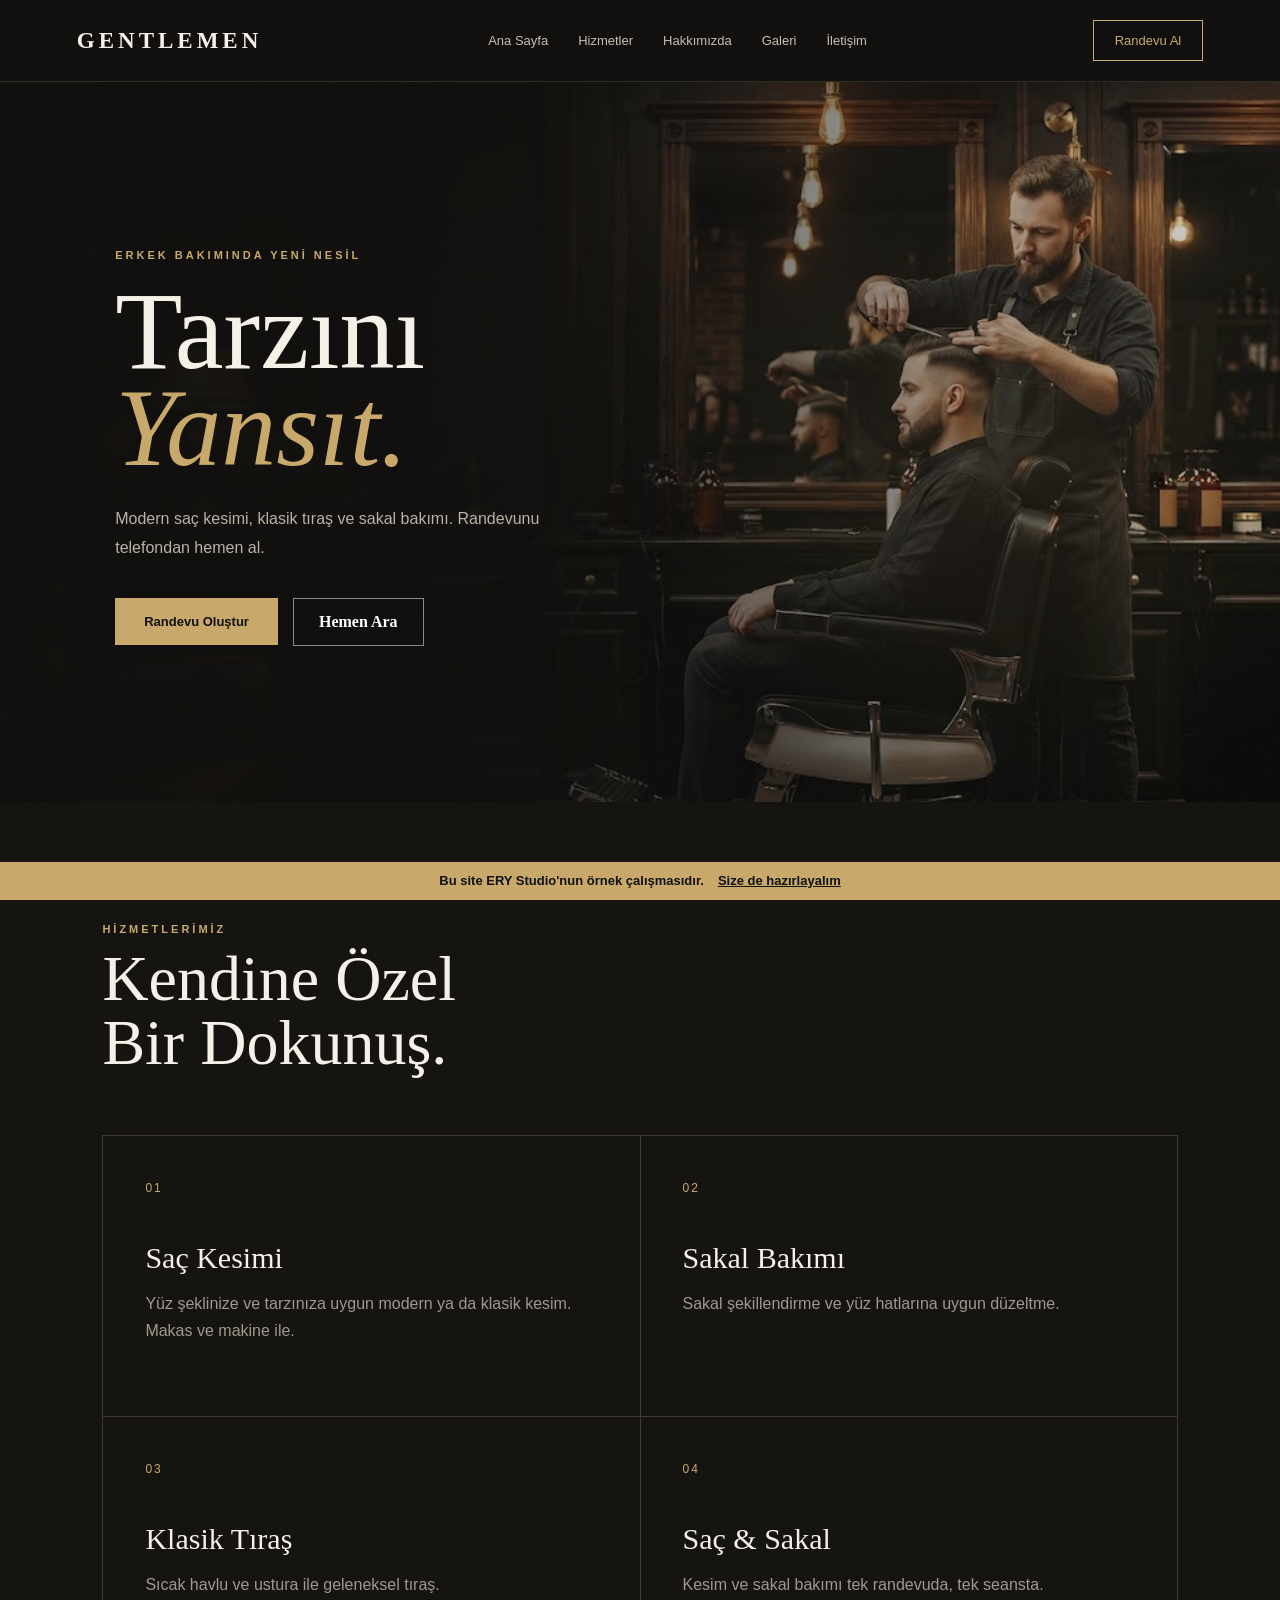
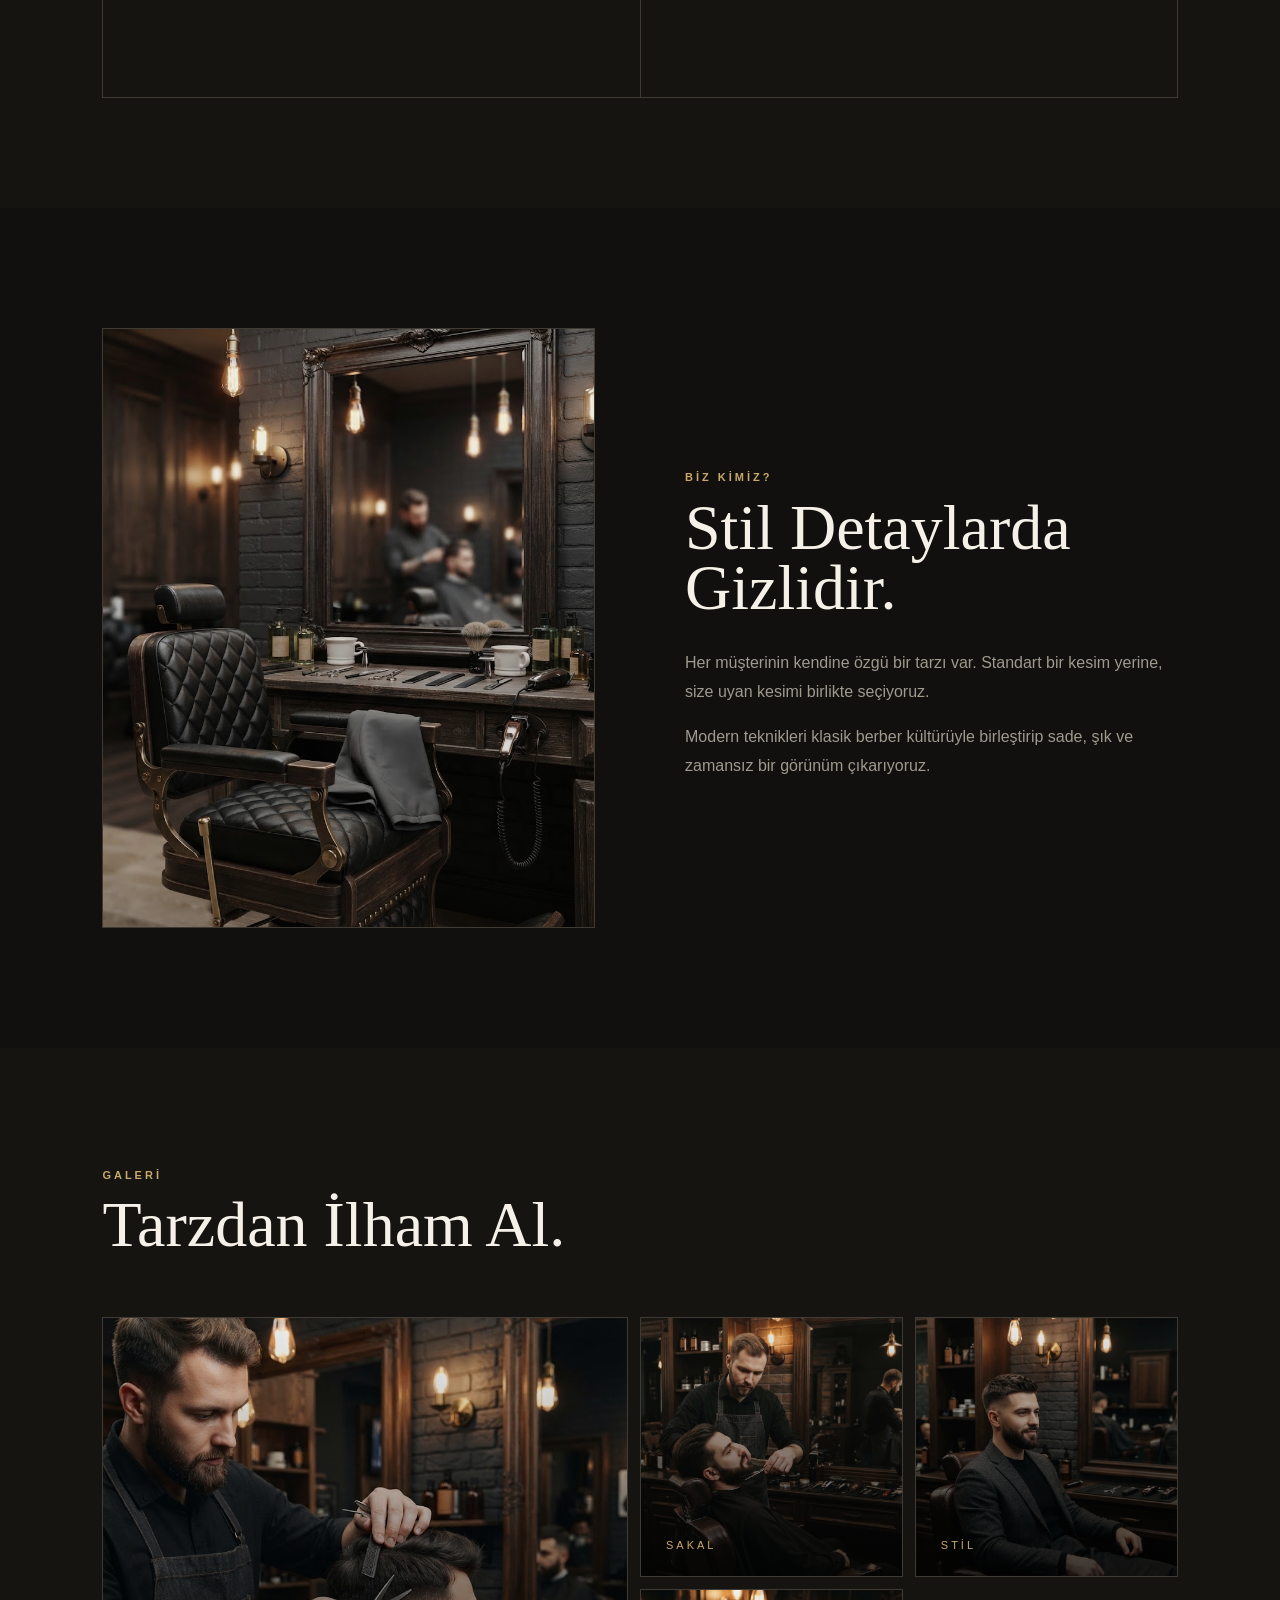
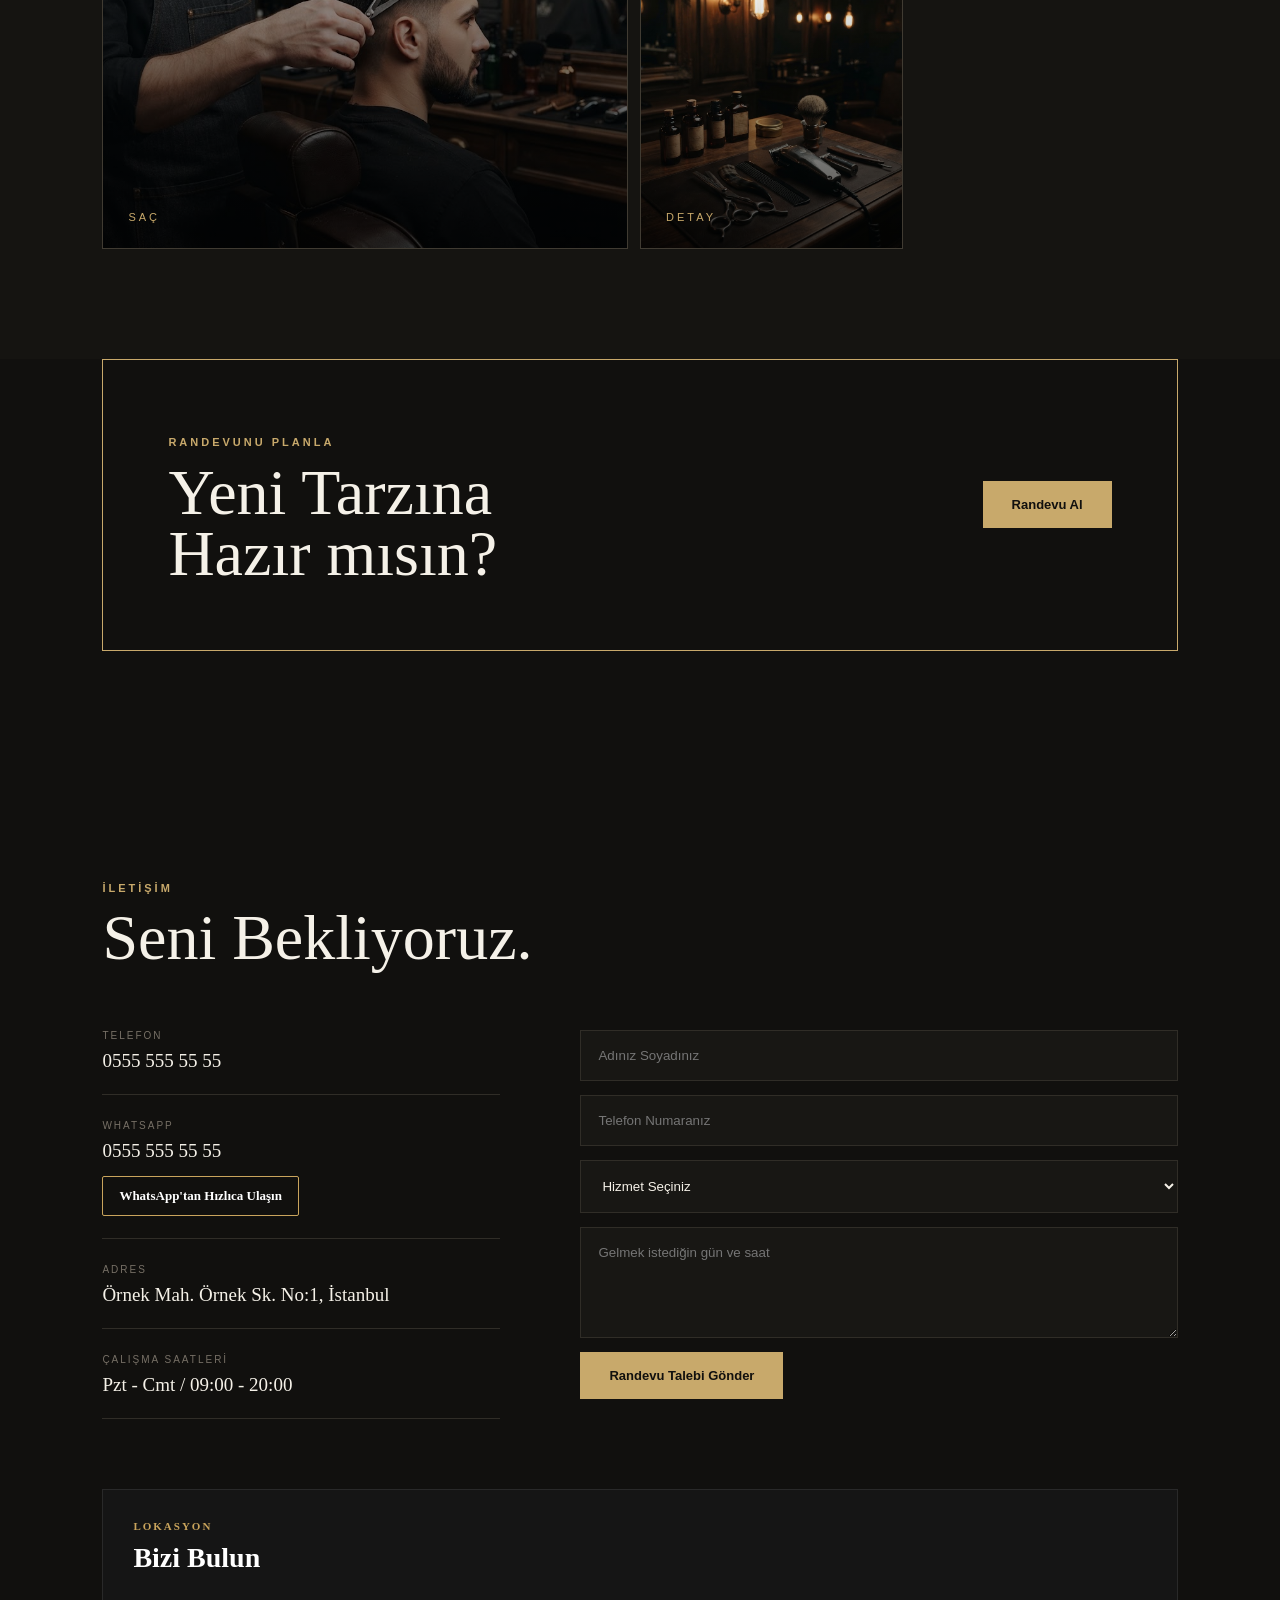
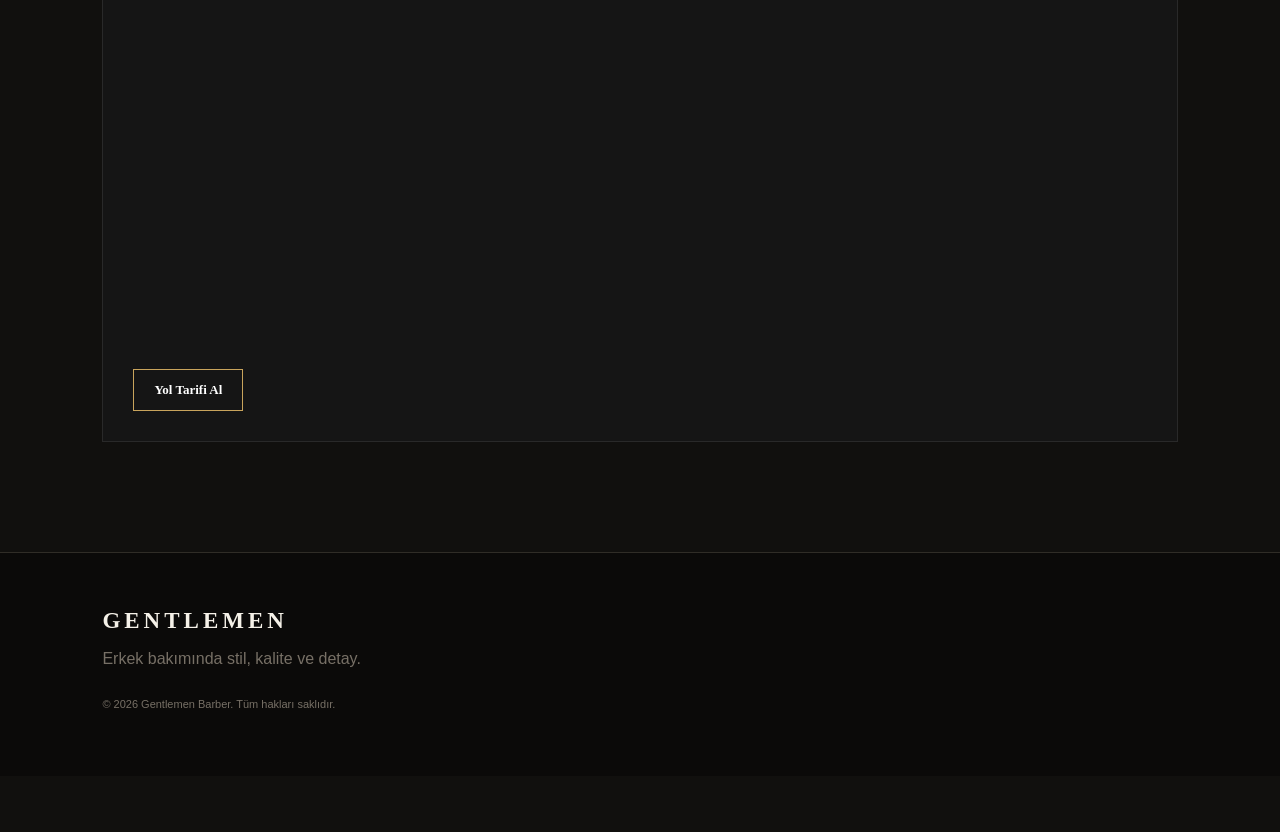
==== commit 59b71b9c: "Update index.html" ====
--- a/index.html
+++ b/index.html
@@ -6,7 +6,6 @@
 <meta name="description" content="Erkek berber hizmetleri. Saç kesimi, sakal bakımı, klasik tıraş ve saç &amp; sakal paketi.">
 <title>Gentlemen Barber | Erkek Kuaförü</title>
 <link rel="stylesheet" href="style.css">
-<link rel="stylesheet" href="ek.css">
 <link rel="icon" type="image/jpeg" href="images/favicon.jpg">
 </head>
 
@@ -135,7 +134,7 @@
         </div>
 
         <!-- Örnek form: mesajlar ERY Studio'ya düşer. Müşteriye teslimde adresi değiştir. -->
-        <form class="contact-form" action="https://formsubmit.co/erystudio.web@gmail.com" method="POST">
+        <form class="contact-form" action="https://formsubmit.co/iletisim@erystudio.com" method="POST">
             <input type="hidden" name="_subject" value="Gentlemen Barber ÖRNEK SİTE - Form Denemesi">
             <input type="hidden" name="_template" value="table">
             <input type="hidden" name="_captcha" value="false">
--- a/style.css
+++ b/style.css
@@ -1,3 +1,868 @@
+/* ========================================
+   GENEL
+======================================== */
+
+* {
+    box-sizing: border-box;
+}
+
+html {
+    scroll-behavior: smooth;
+}
+
+body {
+    margin: 0;
+    background: #11100e;
+    color: #f5f1e8;
+    font-family: Georgia, "Times New Roman", serif;
+}
+
+a {
+    color: inherit;
+    text-decoration: none;
+}
+
+
+/* ========================================
+   HEADER
+======================================== */
+
+.header {
+    height: 82px;
+    padding: 0 6%;
+
+    display: flex;
+    align-items: center;
+    justify-content: space-between;
+
+    background: #11100e;
+
+    border-bottom: 1px solid #302d27;
+
+    position: sticky;
+    top: 0;
+    z-index: 100;
+}
+
+.logo,
+.footer-logo {
+    font-size: 23px;
+    letter-spacing: 4px;
+    font-weight: bold;
+}
+
+.header nav {
+    display: flex;
+    gap: 30px;
+}
+
+.header nav a {
+    color: #c7c0b2;
+    font-family: Arial, sans-serif;
+    font-size: 13px;
+
+    transition: 0.3s;
+}
+
+.header nav a:hover {
+    color: #c8a96b;
+}
+
+.appointment-button {
+    padding: 12px 21px;
+
+    border: 1px solid #c8a96b;
+
+    color: #c8a96b;
+
+    font-family: Arial, sans-serif;
+    font-size: 13px;
+
+    transition: 0.3s;
+}
+
+.appointment-button:hover {
+    background: #c8a96b;
+    color: #11100e;
+}
+
+
+/* ========================================
+   HERO
+======================================== */
+
+.hero {
+    min-height: 720px;
+
+    display: flex;
+    align-items: center;
+
+    padding: 80px 9%;
+
+    background-image:
+        linear-gradient(
+            90deg,
+            rgba(17, 16, 14, 0.98) 0%,
+            rgba(17, 16, 14, 0.90) 32%,
+            rgba(17, 16, 14, 0.45) 68%,
+            rgba(17, 16, 14, 0.15) 100%
+        ),
+        url("images/hero.jpg");
+
+    background-size: cover;
+    background-position: center;
+    background-repeat: no-repeat;
+
+    position: relative;
+}
+
+.hero-overlay {
+    position: absolute;
+    inset: 0;
+
+    background:
+        radial-gradient(
+            circle at 80% 50%,
+            rgba(200, 169, 107, 0.10),
+            transparent 35%
+        );
+
+    pointer-events: none;
+}
+
+.hero-content {
+    max-width: 620px;
+
+    position: relative;
+    z-index: 2;
+}
+
+.eyebrow,
+.section-label {
+    color: #c8a96b;
+
+    font-family: Arial, sans-serif;
+    font-size: 11px;
+    font-weight: bold;
+
+    letter-spacing: 3px;
+}
+
+.eyebrow {
+    margin-bottom: 22px;
+}
+
+.hero h1 {
+    margin: 0 0 28px;
+
+    font-size: clamp(65px, 9vw, 110px);
+    line-height: 0.88;
+
+    font-weight: normal;
+}
+
+.hero h1 span {
+    color: #c8a96b;
+    font-style: italic;
+}
+
+.hero-text {
+    max-width: 500px;
+
+    color: #b9b2a5;
+
+    font-family: Arial, sans-serif;
+    font-size: 16px;
+    line-height: 1.8;
+
+    margin-bottom: 35px;
+}
+
+
+/* ========================================
+   BUTON
+======================================== */
+
+.gold-button {
+    display: inline-block;
+
+    padding: 15px 28px;
+
+    background: #c8a96b;
+    color: #11100e;
+
+    border: 1px solid #c8a96b;
+
+    font-family: Arial, sans-serif;
+    font-size: 13px;
+    font-weight: bold;
+
+    transition: 0.3s;
+}
+
+.gold-button:hover {
+    background: transparent;
+    color: #c8a96b;
+}
+
+
+/* ========================================
+   BÖLÜMLER
+======================================== */
+
+.services,
+.gallery,
+.contact {
+    padding: 110px 8%;
+}
+
+.section-heading {
+    margin-bottom: 60px;
+}
+
+.section-heading h2 {
+    margin: 12px 0 0;
+
+    font-size: clamp(42px, 5vw, 65px);
+    line-height: 1;
+    font-weight: normal;
+}
+
+
+/* ========================================
+   HİZMETLER
+======================================== */
+
+.services {
+    background: #151411;
+}
+
+.service-grid {
+    display: grid;
+
+    grid-template-columns: repeat(2, 1fr);
+
+    gap: 1px;
+
+    background: #403b32;
+
+    border: 1px solid #403b32;
+}
+
+.service-card {
+    min-height: 280px;
+
+    padding: 42px;
+
+    background: #151411;
+
+    transition: 0.3s;
+}
+
+.service-card:hover {
+    background: #1c1915;
+}
+
+.service-number {
+    color: #c8a96b;
+
+    font-family: Arial, sans-serif;
+    font-size: 12px;
+    letter-spacing: 2px;
+}
+
+.service-card h3 {
+    margin: 45px 0 15px;
+
+    font-size: 30px;
+    font-weight: normal;
+}
+
+.service-card p {
+    margin: 0;
+
+    max-width: 450px;
+
+    color: #9f998e;
+
+    font-family: Arial, sans-serif;
+    line-height: 1.7;
+}
+
+
+/* ========================================
+   HAKKIMIZDA
+======================================== */
+
+.about {
+    padding: 120px 8%;
+
+    display: grid;
+
+    grid-template-columns: 1fr 1fr;
+
+    gap: 90px;
+
+    align-items: center;
+}
+
+.about-image {
+    min-height: 600px;
+
+    background-image:
+        linear-gradient(
+            0deg,
+            rgba(17, 16, 14, 0.15),
+            rgba(17, 16, 14, 0.05)
+        ),
+        url("images/about.jpg");
+
+    background-size: cover;
+    background-position: center;
+    background-repeat: no-repeat;
+
+    border: 1px solid #403b32;
+}
+
+.image-placeholder {
+    color: #c8a96b;
+
+    font-size: 34px;
+
+    letter-spacing: 8px;
+
+    opacity: 0.5;
+}
+
+.about-content h2 {
+    margin: 15px 0 30px;
+
+    font-size: clamp(45px, 5vw, 68px);
+    line-height: 0.95;
+    font-weight: normal;
+}
+
+.about-content p:not(.section-label) {
+    max-width: 550px;
+
+    color: #9f998e;
+
+    font-family: Arial, sans-serif;
+
+    line-height: 1.8;
+}
+
+
+/* ========================================
+   GALERİ
+======================================== */
+
+.gallery {
+    background: #151411;
+}
+
+.gallery-grid {
+    display: grid;
+
+    grid-template-columns: 2fr 1fr 1fr;
+
+    grid-template-rows: 260px 260px;
+
+    gap: 12px;
+}
+
+.gallery-item {
+    background-size: cover;
+    background-position: center;
+    background-repeat: no-repeat;
+
+    border: 1px solid #403b32;
+
+    display: flex;
+    align-items: flex-end;
+
+    padding: 25px;
+
+    position: relative;
+    overflow: hidden;
+
+    transition: 0.3s;
+}
+
+.gallery-item:hover {
+    border-color: #c8a96b;
+}
+
+.gallery-item::before {
+    content: "";
+
+    position: absolute;
+    inset: 0;
+
+    background: linear-gradient(
+        to top,
+        rgba(0, 0, 0, 0.75),
+        rgba(0, 0, 0, 0.05)
+    );
+}
+
+.gallery-item span {
+    position: relative;
+    z-index: 2;
+
+    color: #c8a96b;
+
+    font-family: Arial, sans-serif;
+    font-size: 11px;
+    letter-spacing: 3px;
+}
+
+.gallery-item-large {
+    grid-row: span 2;
+}
+
+
+/* ========================================
+   CTA
+======================================== */
+
+.cta {
+    margin: 0 8% 110px;
+
+    padding: 65px;
+
+    border: 1px solid #c8a96b;
+
+    display: flex;
+    align-items: center;
+    justify-content: space-between;
+
+    gap: 30px;
+}
+
+.cta h2 {
+    margin: 15px 0 0;
+
+    font-size: clamp(40px, 5vw, 65px);
+    line-height: 0.95;
+    font-weight: normal;
+}
+
+
+/* ========================================
+   İLETİŞİM
+======================================== */
+
+.contact {
+    background: #11100e;
+}
+
+.contact-grid {
+    display: grid;
+
+    grid-template-columns: 0.8fr 1.2fr;
+
+    gap: 80px;
+}
+
+.contact-info {
+    display: flex;
+    flex-direction: column;
+    gap: 25px;
+}
+
+.contact-item {
+    padding-bottom: 22px;
+
+    border-bottom: 1px solid #302d27;
+}
+
+.contact-item span {
+    display: block;
+
+    color: #777066;
+
+    font-family: Arial, sans-serif;
+    font-size: 10px;
+    letter-spacing: 2px;
+
+    margin-bottom: 9px;
+}
+
+.contact-item strong {
+    font-size: 19px;
+    font-weight: normal;
+}
+
+
+/* ========================================
+   FORM
+======================================== */
+
+.contact-form {
+    display: flex;
+    flex-direction: column;
+
+    gap: 14px;
+}
+
+.contact-form input,
+.contact-form select,
+.contact-form textarea {
+    width: 100%;
+
+    padding: 17px;
+
+    background: #181714;
+
+    border: 1px solid #302d27;
+
+    color: #f5f1e8;
+
+    font-family: Arial, sans-serif;
+
+    outline: none;
+}
+
+.contact-form input:focus,
+.contact-form select:focus,
+.contact-form textarea:focus {
+    border-color: #c8a96b;
+}
+
+.contact-form textarea {
+    resize: vertical;
+}
+
+.contact-form button {
+    cursor: pointer;
+
+    align-self: flex-start;
+}
+
+
+/* ========================================
+   FOOTER
+======================================== */
+
+footer {
+    padding: 55px 8%;
+
+    background: #0b0a09;
+
+    border-top: 1px solid #302d27;
+}
+
+.footer-logo {
+    margin-bottom: 15px;
+}
+
+footer p {
+    color: #777066;
+
+    font-family: Arial, sans-serif;
+}
+
+.copyright {
+    margin-top: 30px;
+
+    font-size: 11px;
+}
+
+
+/* ========================================
+   MOBİL
+======================================== */
+
+@media (max-width: 900px) {
+
+    .header {
+        padding: 0 5%;
+    }
+
+    .header nav {
+        display: none;
+    }
+
+    .appointment-button {
+        padding: 10px 15px;
+    }
+
+    .hero {
+        min-height: 650px;
+        padding: 70px 7%;
+    }
+
+    .hero h1 {
+        font-size: 70px;
+    }
+
+    .service-grid {
+        grid-template-columns: 1fr;
+    }
+
+    .about {
+        grid-template-columns: 1fr;
+        gap: 50px;
+    }
+
+    .about-image {
+        min-height: 450px;
+    }
+
+    .contact-grid {
+        grid-template-columns: 1fr;
+        gap: 50px;
+    }
+
+    .gallery-grid {
+        grid-template-columns: 1fr 1fr;
+        grid-template-rows: 250px 250px;
+    }
+
+    .gallery-item-large {
+        grid-row: span 2;
+    }
+
+    .cta {
+        margin-left: 5%;
+        margin-right: 5%;
+
+        padding: 45px;
+
+        flex-direction: column;
+        align-items: flex-start;
+    }
+
+}
+
+
+@media (max-width: 600px) {
+
+    .header {
+        height: 70px;
+    }
+
+    .logo {
+        font-size: 18px;
+        letter-spacing: 3px;
+    }
+
+    .appointment-button {
+        font-size: 11px;
+        padding: 9px 12px;
+    }
+
+    .hero {
+        min-height: 600px;
+        padding: 60px 7%;
+    }
+
+    .hero h1 {
+        font-size: 58px;
+    }
+
+    .hero-text {
+        font-size: 15px;
+    }
+
+    .services,
+    .gallery,
+    .contact {
+        padding: 80px 7%;
+    }
+
+    .section-heading h2 {
+        font-size: 44px;
+    }
+
+    .service-card {
+        padding: 32px;
+        min-height: 240px;
+    }
+
+    .service-card h3 {
+        margin-top: 35px;
+    }
+
+    .about {
+        padding: 80px 7%;
+    }
+
+    .about-image {
+        min-height: 330px;
+    }
+
+    .about-content h2 {
+        font-size: 46px;
+    }
+
+    .gallery-grid {
+        grid-template-columns: 1fr;
+        grid-template-rows: repeat(4, 230px);
+    }
+
+    .gallery-item-large {
+        grid-row: span 1;
+    }
+
+    .cta {
+        margin: 0 7% 80px;
+        padding: 35px;
+    }
+
+    .cta h2 {
+        font-size: 42px;
+    }
+   .map-box {
+        margin-top: 50px;
+        padding: 20px;
+    }
+
+    .map-box iframe {
+        height: 300px;
+    }
+
+    .map-title h3 {
+        font-size: 24px;
+    }
+
+    .map-button {
+        width: 100%;
+        text-align: center;
+    }
+
+}
+.contact-item a {
+    color: inherit;
+    text-decoration: none;
+    transition: 0.3s;
+}
+
+.contact-item a:hover {
+    color: #c8a96b;
+}
+/* ========================================
+   TEŞEKKÜR SAYFASI
+======================================== */
+
+.thanks {
+    min-height: calc(100vh - 200px);
+
+    display: flex;
+    flex-direction: column;
+    justify-content: center;
+    align-items: flex-start;
+
+    padding: 100px 8%;
+}
+
+.thanks h1 {
+    margin: 15px 0 30px;
+
+    font-size: clamp(60px, 8vw, 100px);
+    line-height: 0.9;
+
+    font-weight: normal;
+}
+
+.thanks h1 span {
+    color: #c8a96b;
+    font-style: italic;
+}
+
+.thanks > p:not(.section-label) {
+    max-width: 550px;
+
+    color: #9f998e;
+
+    font-family: Arial, sans-serif;
+
+    font-size: 17px;
+    line-height: 1.7;
+
+    margin-bottom: 35px;
+}
+/* ========================================
+   GOOGLE MAPS
+======================================== */
+
+.map-box {
+    margin-top: 70px;
+    padding: 30px;
+    background: #151515;
+    border: 1px solid #292929;
+}
+
+.map-title {
+    margin-bottom: 25px;
+}
+
+.map-title span {
+    display: block;
+    color: #c9a45c;
+    font-size: 11px;
+    font-weight: bold;
+    letter-spacing: 2px;
+    margin-bottom: 10px;
+}
+
+.map-title h3 {
+    margin: 0;
+    color: #ffffff;
+    font-size: 28px;
+}
+
+.map-box iframe {
+    display: block;
+    width: 100%;
+    height: 350px;
+    border: 0;
+}
+
+.map-button {
+    display: inline-block;
+    margin-top: 20px;
+    padding: 12px 20px;
+    background: transparent;
+    border: 1px solid #c9a45c;
+    color: #ffffff;
+    font-size: 13px;
+    font-weight: bold;
+    text-decoration: none;
+    transition: background-color 0.2s ease;
+}
+
+.map-button:hover {
+    background: #1c1c1c;
+    color: #c9a45c;
+}
+/* ========================================
+   WHATSAPP BUTONU
+======================================== */
+
+.whatsapp-button {
+    display: block;
+    width: fit-content;
+    margin-top: 14px;
+    padding: 11px 16px;
+    background: transparent;
+    border: 1px solid #c9a45c;
+    color: #ffffff !important;
+    font-size: 13px;
+    font-weight: bold;
+    text-decoration: none;
+    border-radius: 2px;
+    transition: background-color 0.15s ease;
+}
+
+.whatsapp-button:hover {
+    background: #1c1c1c;
+    border-color: #c9a45c;
+    color: #ffffff !important;
+    transform: none;
+}
+
 /* ek.css - style.css'in ÜSTÜNE eklenir, mevcut tasarıma dokunmaz */
 
 /* Örnek çalışma şeridi (müşteriye teslimde index.html'den sil) */
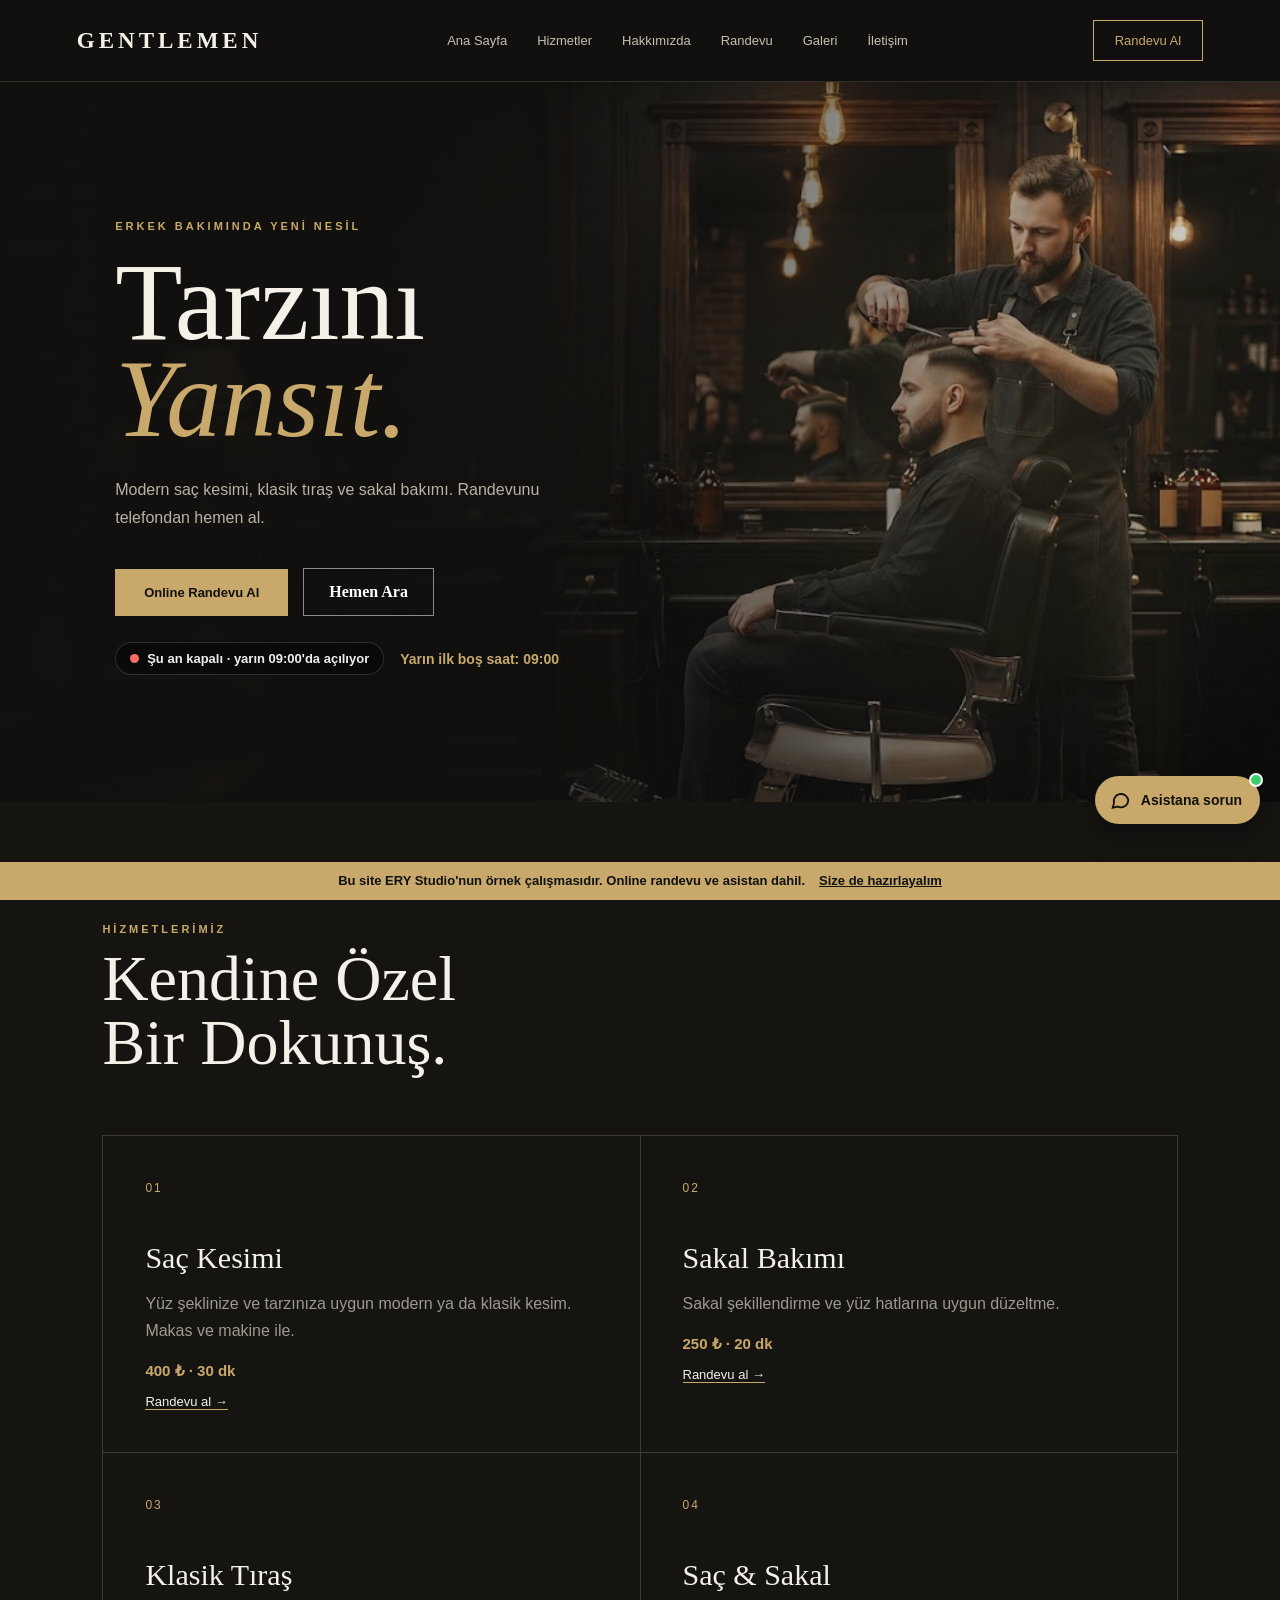
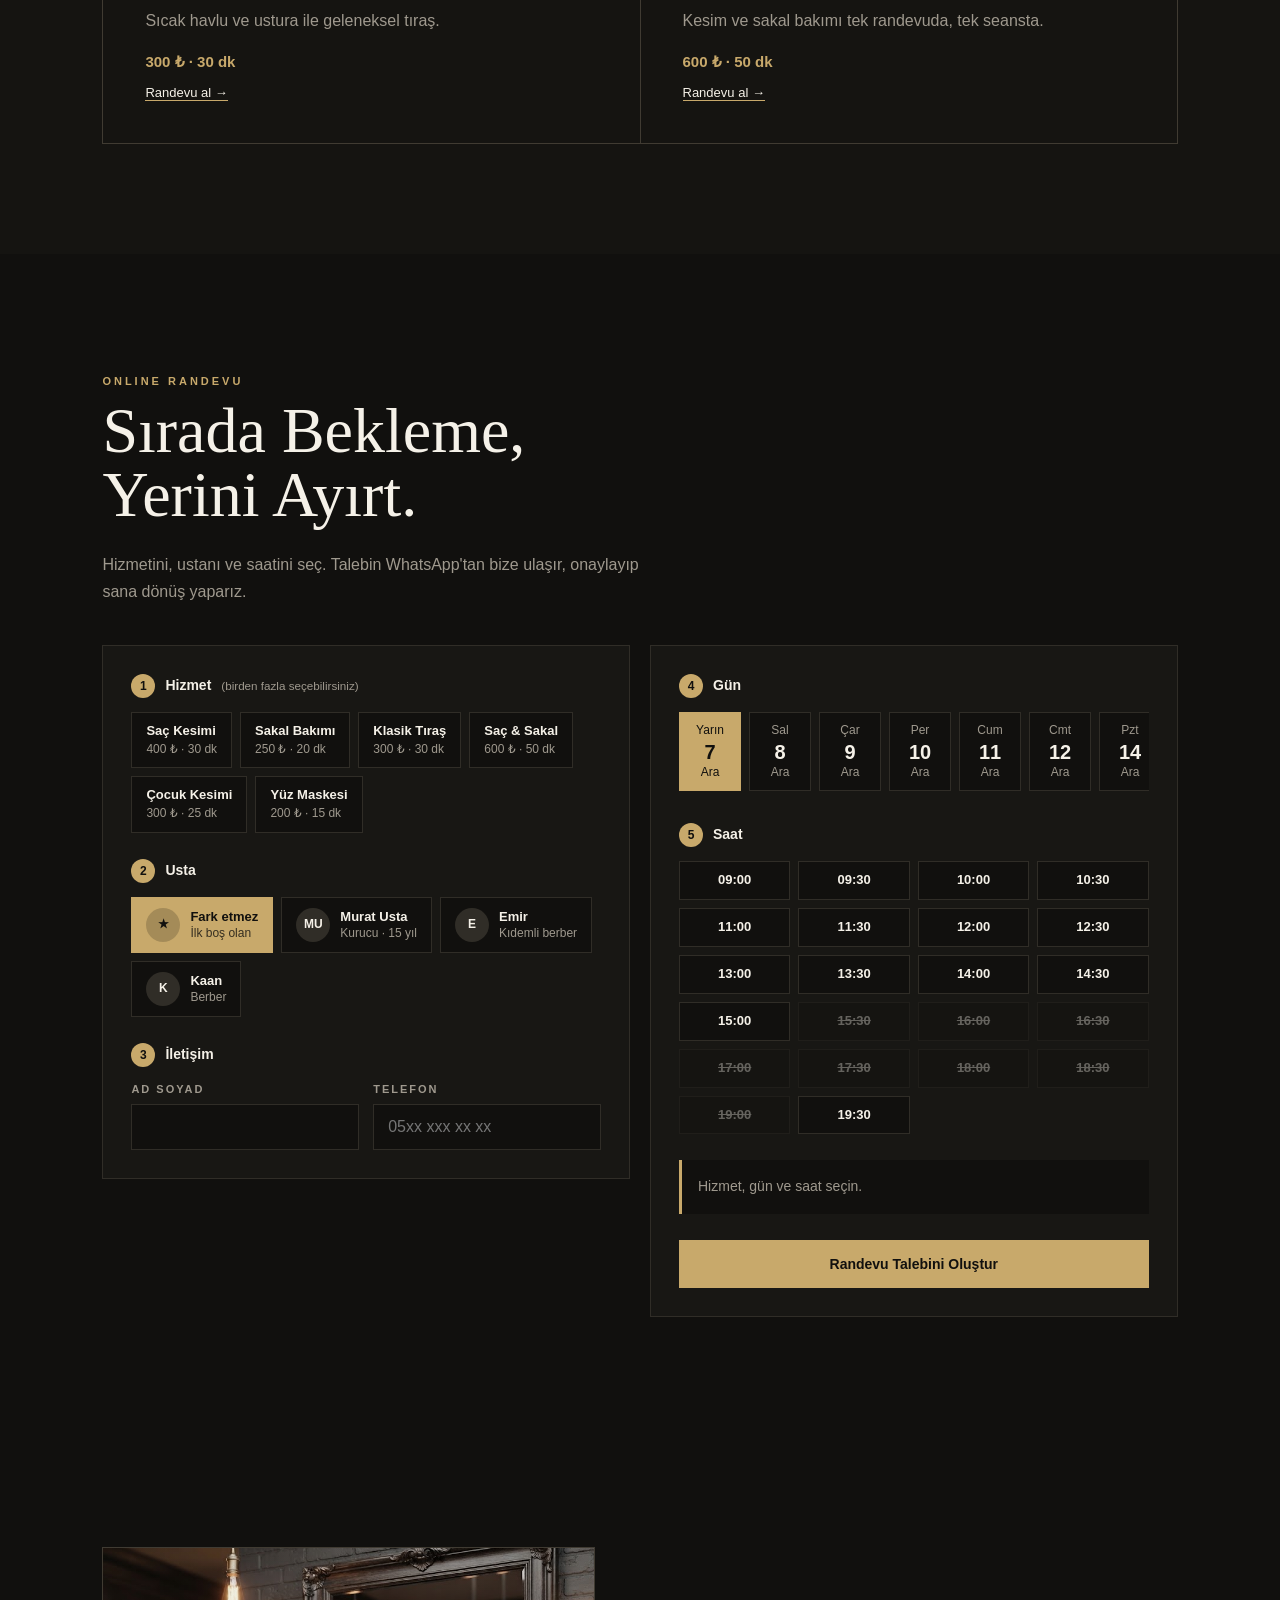
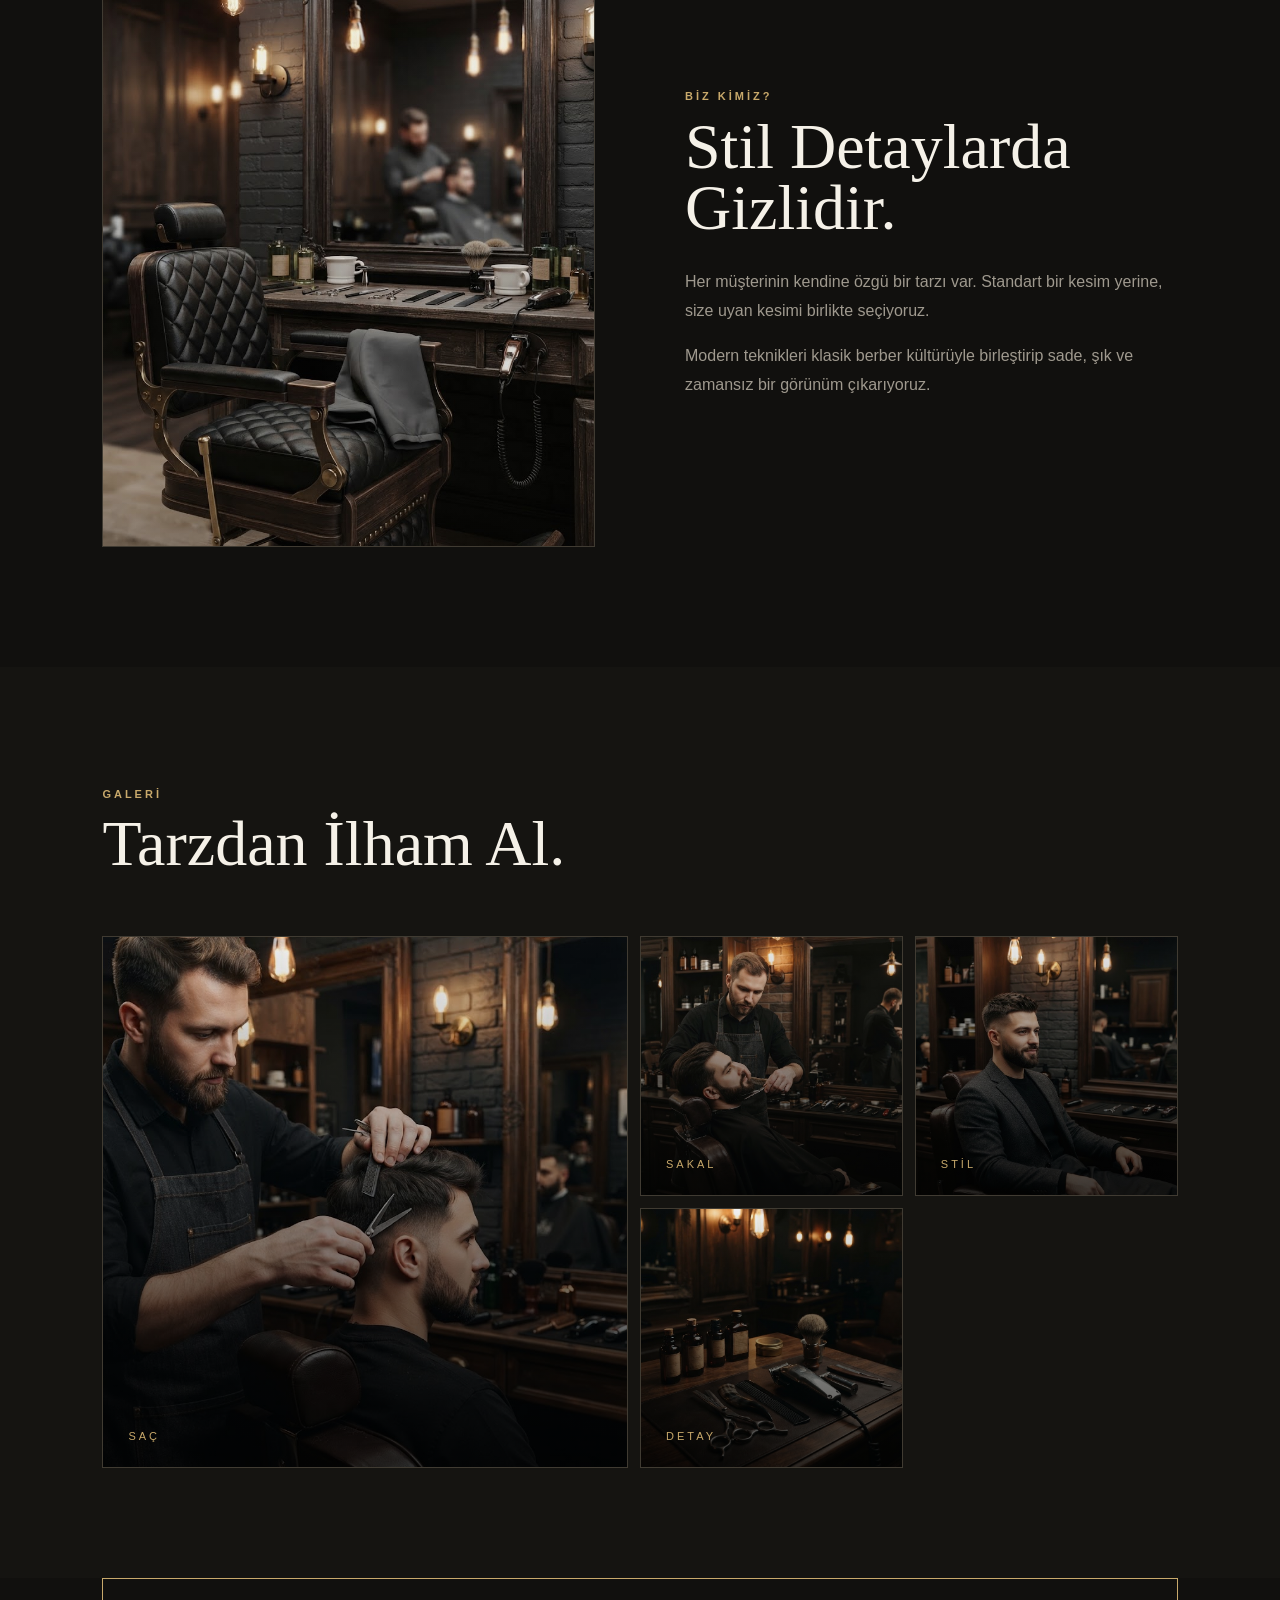
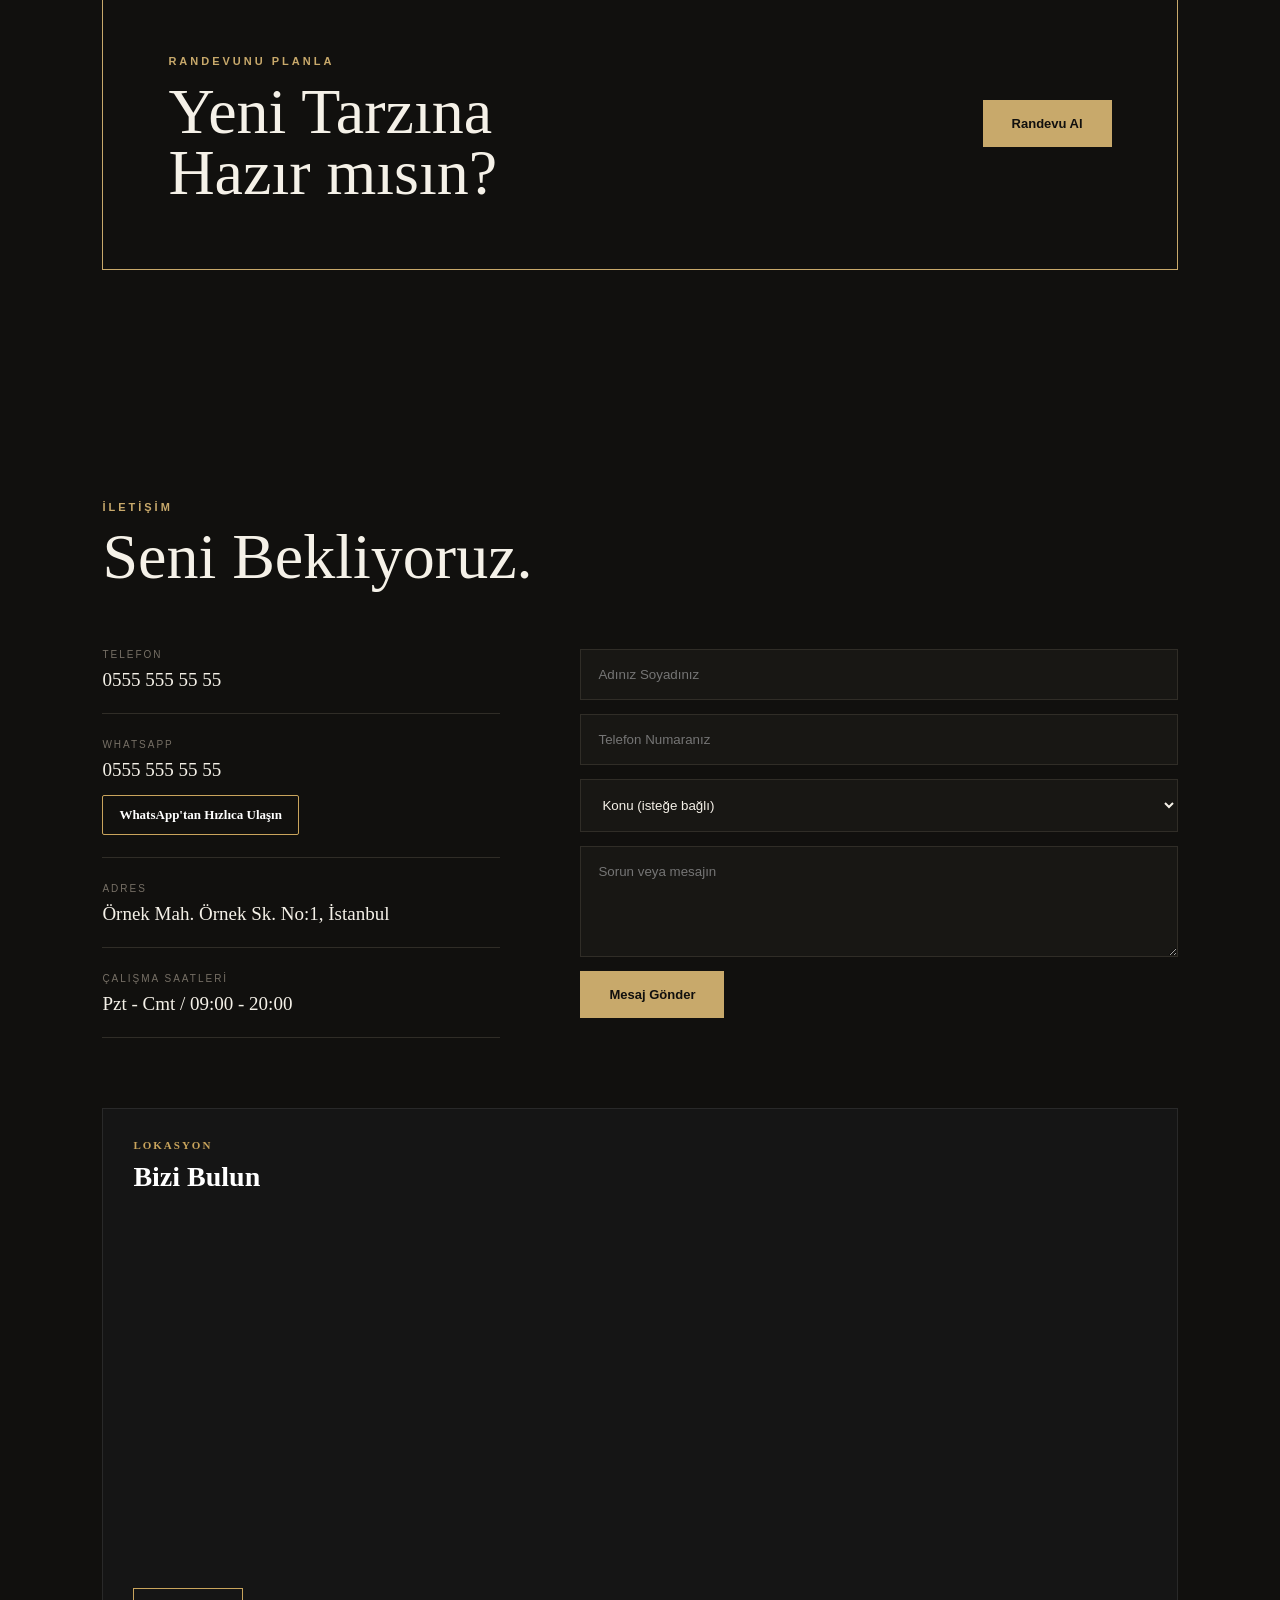
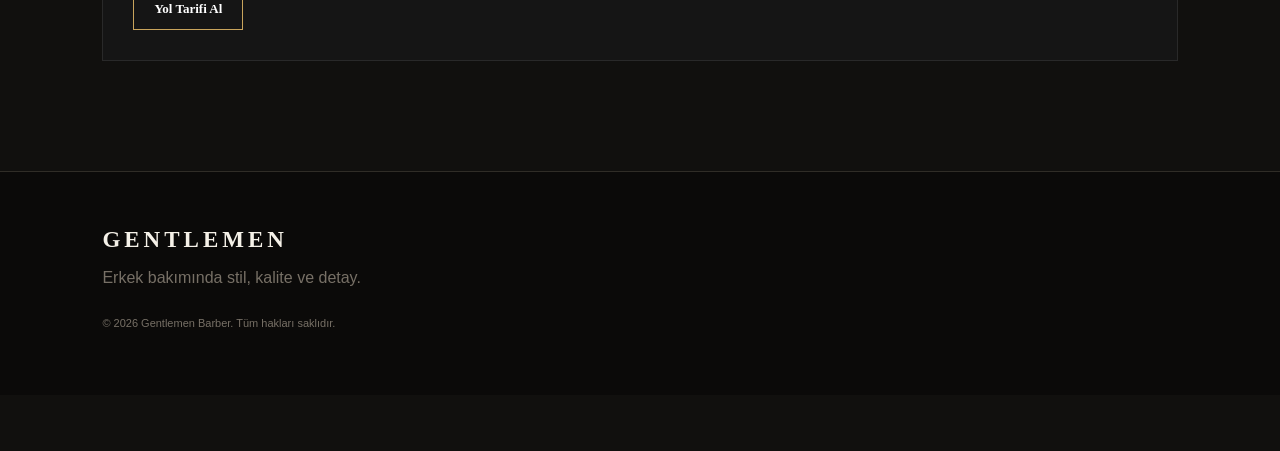
==== commit 0792b517: "Online randevu, asistan ve açık/kapalı göstergesi eklendi Co-Authored-By: Claude Opus 5.5 <noreply@a" ====
--- a/index.html
+++ b/index.html
@@ -1,185 +1,222 @@
-<!DOCTYPE html>
-<html lang="tr">
-<head>
-<meta charset="UTF-8">
-<meta name="viewport" content="width=device-width, initial-scale=1.0">
-<meta name="description" content="Erkek berber hizmetleri. Saç kesimi, sakal bakımı, klasik tıraş ve saç &amp; sakal paketi.">
-<title>Gentlemen Barber | Erkek Kuaförü</title>
-<link rel="stylesheet" href="style.css">
-<link rel="icon" type="image/jpeg" href="images/favicon.jpg">
-</head>
-
-<body>
-
-<!--
-  MÜŞTERİYE TESLİM EDERKEN DEĞİŞTİRİLECEKLER:
-  1) Telefon: 0555 555 55 55 / +905555555555 (tel, WhatsApp x2, hero "Hemen Ara")
-  2) Adres, çalışma saatleri ve harita (iframe + "Yol Tarifi Al" linki)
-  3) Form adresi (formsubmit.co/...) ve _next adresi
-  4) Alttaki "örnek çalışma" şeridini (class="ery-demo") sil
--->
-
-<header class="header">
-    <a href="index.html" class="logo">GENTLEMEN</a>
-    <nav>
-        <a href="#anasayfa">Ana Sayfa</a>
-        <a href="#hizmetler">Hizmetler</a>
-        <a href="#hakkimizda">Hakkımızda</a>
-        <a href="#galeri">Galeri</a>
-        <a href="#iletisim">İletişim</a>
-    </nav>
-    <a href="#iletisim" class="appointment-button">Randevu Al</a>
-</header>
-
-<main>
-
-<section class="hero" id="anasayfa">
-    <div class="hero-overlay"></div>
-    <div class="hero-content">
-        <p class="eyebrow">ERKEK BAKIMINDA YENİ NESİL</p>
-        <h1>Tarzını<br><span>Yansıt.</span></h1>
-        <p class="hero-text">Modern saç kesimi, klasik tıraş ve sakal bakımı. Randevunu telefondan hemen al.</p>
-        <div class="hero-actions">
-            <a href="#iletisim" class="gold-button">Randevu Oluştur</a>
-            <a href="tel:+905555555555" class="ghost-button">Hemen Ara</a>
-        </div>
-    </div>
-</section>
-
-<section class="services" id="hizmetler">
-    <div class="section-heading">
-        <p class="section-label">HİZMETLERİMİZ</p>
-        <h2>Kendine Özel<br>Bir Dokunuş.</h2>
-    </div>
-    <div class="service-grid">
-        <article class="service-card">
-            <span class="service-number">01</span>
-            <h3>Saç Kesimi</h3>
-            <p>Yüz şeklinize ve tarzınıza uygun modern ya da klasik kesim. Makas ve makine ile.</p>
-        </article>
-        <article class="service-card">
-            <span class="service-number">02</span>
-            <h3>Sakal Bakımı</h3>
-            <p>Sakal şekillendirme ve yüz hatlarına uygun düzeltme.</p>
-        </article>
-        <article class="service-card">
-            <span class="service-number">03</span>
-            <h3>Klasik Tıraş</h3>
-            <p>Sıcak havlu ve ustura ile geleneksel tıraş.</p>
-        </article>
-        <article class="service-card">
-            <span class="service-number">04</span>
-            <h3>Saç &amp; Sakal</h3>
-            <p>Kesim ve sakal bakımı tek randevuda, tek seansta.</p>
-        </article>
-    </div>
-</section>
-
-<section class="about" id="hakkimizda">
-    <div class="about-image"></div>
-    <div class="about-content">
-        <p class="section-label">BİZ KİMİZ?</p>
-        <h2>Stil Detaylarda<br>Gizlidir.</h2>
-        <p>Her müşterinin kendine özgü bir tarzı var. Standart bir kesim yerine, size uyan kesimi birlikte seçiyoruz.</p>
-        <p>Modern teknikleri klasik berber kültürüyle birleştirip sade, şık ve zamansız bir görünüm çıkarıyoruz.</p>
-    </div>
-</section>
-
-<section class="gallery" id="galeri">
-    <div class="section-heading">
-        <p class="section-label">GALERİ</p>
-        <h2>Tarzdan İlham Al.</h2>
-    </div>
-    <div class="gallery-grid">
-        <div class="gallery-item gallery-item-large" role="img" aria-label="Saç kesimi örneği" style="background-image: url('images/sac.jpg');"><span>SAÇ</span></div>
-        <div class="gallery-item" role="img" aria-label="Sakal bakımı örneği" style="background-image: url('images/sakal.jpg');"><span>SAKAL</span></div>
-        <div class="gallery-item" role="img" aria-label="Stil örneği" style="background-image: url('images/stil.jpg');"><span>STİL</span></div>
-        <div class="gallery-item" role="img" aria-label="Detay örneği" style="background-image: url('images/detay.jpg');"><span>DETAY</span></div>
-    </div>
-</section>
-
-<section class="cta">
-    <div>
-        <p class="section-label">RANDEVUNU PLANLA</p>
-        <h2>Yeni Tarzına<br>Hazır mısın?</h2>
-    </div>
-    <a href="#iletisim" class="gold-button">Randevu Al</a>
-</section>
-
-<section class="contact" id="iletisim">
-    <div class="section-heading">
-        <p class="section-label">İLETİŞİM</p>
-        <h2>Seni Bekliyoruz.</h2>
-    </div>
-
-    <div class="contact-grid">
-        <div class="contact-info">
-            <div class="contact-item">
-                <span>TELEFON</span>
-                <strong><a href="tel:+905555555555">0555 555 55 55</a></strong>
-            </div>
-            <div class="contact-item">
-                <span>WHATSAPP</span>
-                <strong><a href="https://wa.me/905555555555" target="_blank" rel="noopener">0555 555 55 55</a></strong>
-                <a href="https://wa.me/905555555555" target="_blank" rel="noopener" class="whatsapp-button">WhatsApp'tan Hızlıca Ulaşın</a>
-            </div>
-            <div class="contact-item">
-                <span>ADRES</span>
-                <strong>Örnek Mah. Örnek Sk. No:1, İstanbul</strong>
-            </div>
-            <div class="contact-item">
-                <span>ÇALIŞMA SAATLERİ</span>
-                <strong>Pzt - Cmt / 09:00 - 20:00</strong>
-            </div>
-        </div>
-
-        <!-- Örnek form: mesajlar ERY Studio'ya düşer. Müşteriye teslimde adresi değiştir. -->
-        <form class="contact-form" action="https://formsubmit.co/iletisim@erystudio.com" method="POST">
-            <input type="hidden" name="_subject" value="Gentlemen Barber ÖRNEK SİTE - Form Denemesi">
-            <input type="hidden" name="_template" value="table">
-            <input type="hidden" name="_captcha" value="false">
-            <input type="hidden" name="_next" value="https://emreryurek.github.io/berber/tesekkurler.html">
-            <input type="text" name="_honey" style="display:none" tabindex="-1" autocomplete="off">
-
-            <input type="text" name="name" placeholder="Adınız Soyadınız" autocomplete="name" required>
-            <input type="tel" name="phone" placeholder="Telefon Numaranız" autocomplete="tel" required>
-
-            <select name="service" required>
-                <option value="">Hizmet Seçiniz</option>
-                <option value="Saç Kesimi">Saç Kesimi</option>
-                <option value="Sakal Bakımı">Sakal Bakımı</option>
-                <option value="Klasik Tıraş">Klasik Tıraş</option>
-                <option value="Saç ve Sakal">Saç &amp; Sakal</option>
-            </select>
-
-            <textarea name="message" rows="5" placeholder="Gelmek istediğin gün ve saat"></textarea>
-
-            <button type="submit" class="gold-button">Randevu Talebi Gönder</button>
-        </form>
-    </div>
-
-    <div class="map-box">
-        <div class="map-title">
-            <span>LOKASYON</span>
-            <h3>Bizi Bulun</h3>
-        </div>
-        <iframe src="https://www.google.com/maps?q=Istanbul%2C%20Turkey&output=embed" title="Gentlemen Barber konum haritası" loading="lazy" allowfullscreen referrerpolicy="no-referrer-when-downgrade"></iframe>
-        <a href="https://www.google.com/maps/search/?api=1&query=Istanbul%2C%20Turkey" target="_blank" rel="noopener" class="map-button">Yol Tarifi Al</a>
-    </div>
-</section>
-
-</main>
-
-<footer>
-    <div class="footer-logo">GENTLEMEN</div>
-    <p>Erkek bakımında stil, kalite ve detay.</p>
-    <p class="copyright">© 2026 Gentlemen Barber. Tüm hakları saklıdır.</p>
-</footer>
-
-<div class="ery-demo">
-    <span>Bu site ERY Studio'nun örnek çalışmasıdır.</span>
-    <a href="https://wa.me/905325023600?text=Merhaba%2C%20berber%20%C3%B6rne%C4%9Fini%20g%C3%B6rd%C3%BCm%2C%20bana%20da%20site%20istiyorum." target="_blank" rel="noopener">Size de hazırlayalım</a>
-</div>
-
-</body>
-</html>
+<!DOCTYPE html>
+<html lang="tr">
+<head>
+<meta charset="UTF-8">
+<meta name="viewport" content="width=device-width, initial-scale=1.0">
+<meta name="description" content="Erkek berber hizmetleri. Saç kesimi, sakal bakımı, klasik tıraş ve saç &amp; sakal paketi.">
+<title>Gentlemen Barber | Erkek Kuaförü</title>
+<link rel="stylesheet" href="style.css">
+<link rel="stylesheet" href="ery-kit.css">
+<link rel="icon" type="image/jpeg" href="images/favicon.jpg">
+<style>
+  /* ERY Kit renkleri */
+  :root { --k-panel:#181714; --k-field:#11100e; --k-line:#302d27; --k-text:#f5f1e8; --k-muted:#9f998e; --k-accent:#c8a96b; --k-on-accent:#11100e; --k-radius:0; --k-pill:0; }
+  .booking-section { padding: 110px 8%; }
+  .booking-lead { max-width: 560px; margin: -36px 0 40px; color: #9f998e; font-family: Arial, sans-serif; line-height: 1.7; }
+  .hero-status { display: flex; flex-wrap: wrap; gap: 10px 16px; align-items: center; margin-top: 26px; font-family: Arial, sans-serif; }
+  .hero-status [data-k-next] { color: #c8a96b; font-size: 14px; font-weight: bold; }
+  .service-price { display: block; margin-top: 18px; color: #c8a96b; font-family: Arial, sans-serif; font-size: 15px; font-weight: bold; }
+  .service-pick { display: inline-block; margin-top: 14px; color: #f5f1e8; font-family: Arial, sans-serif; font-size: 13px; border-bottom: 1px solid #c8a96b; }
+  .service-pick:hover { color: #c8a96b; }
+  @media (max-width: 600px) { .booking-section { padding: 80px 7%; } .booking-lead { margin: -30px 0 30px; } }
+</style>
+<script src="site.js" defer></script>
+<script src="ery-kit.js" defer></script>
+</head>
+
+<body>
+
+<!--
+  MÜŞTERİYE TESLİM EDERKEN DEĞİŞTİRİLECEKLER:
+  1) Telefon: 0555 555 55 55 / +905555555555 (tel, WhatsApp x2, hero "Hemen Ara")
+  2) Adres, çalışma saatleri ve harita (iframe + "Yol Tarifi Al" linki)
+  3) Form adresi (formsubmit.co/...) ve _next adresi
+  4) Alttaki "örnek çalışma" şeridini (class="ery-demo") sil
+-->
+
+<header class="header">
+    <a href="index.html" class="logo">GENTLEMEN</a>
+    <nav>
+        <a href="#anasayfa">Ana Sayfa</a>
+        <a href="#hizmetler">Hizmetler</a>
+        <a href="#hakkimizda">Hakkımızda</a>
+        <a href="#randevu">Randevu</a>
+        <a href="#galeri">Galeri</a>
+        <a href="#iletisim">İletişim</a>
+    </nav>
+    <a href="#randevu" class="appointment-button">Randevu Al</a>
+</header>
+
+<main>
+
+<section class="hero" id="anasayfa">
+    <div class="hero-overlay"></div>
+    <div class="hero-content">
+        <p class="eyebrow">ERKEK BAKIMINDA YENİ NESİL</p>
+        <h1>Tarzını<br><span>Yansıt.</span></h1>
+        <p class="hero-text">Modern saç kesimi, klasik tıraş ve sakal bakımı. Randevunu telefondan hemen al.</p>
+        <div class="hero-actions">
+            <a href="#randevu" class="gold-button">Online Randevu Al</a>
+            <a href="tel:+905555555555" class="ghost-button">Hemen Ara</a>
+        </div>
+        <div class="hero-status">
+            <p data-k-open style="margin:0">Pzt - Cmt / 09:00 - 20:00</p>
+            <p data-k-next style="margin:0"></p>
+        </div>
+    </div>
+</section>
+
+<section class="services" id="hizmetler">
+    <div class="section-heading">
+        <p class="section-label">HİZMETLERİMİZ</p>
+        <h2>Kendine Özel<br>Bir Dokunuş.</h2>
+    </div>
+    <div class="service-grid">
+        <article class="service-card">
+            <span class="service-number">01</span>
+            <h3>Saç Kesimi</h3>
+            <p>Yüz şeklinize ve tarzınıza uygun modern ya da klasik kesim. Makas ve makine ile.</p>
+            <span class="service-price">400 ₺ · 30 dk</span>
+            <a class="service-pick" href="#randevu" data-k-pick="sac">Randevu al →</a>
+        </article>
+        <article class="service-card">
+            <span class="service-number">02</span>
+            <h3>Sakal Bakımı</h3>
+            <p>Sakal şekillendirme ve yüz hatlarına uygun düzeltme.</p>
+            <span class="service-price">250 ₺ · 20 dk</span>
+            <a class="service-pick" href="#randevu" data-k-pick="sakal">Randevu al →</a>
+        </article>
+        <article class="service-card">
+            <span class="service-number">03</span>
+            <h3>Klasik Tıraş</h3>
+            <p>Sıcak havlu ve ustura ile geleneksel tıraş.</p>
+            <span class="service-price">300 ₺ · 30 dk</span>
+            <a class="service-pick" href="#randevu" data-k-pick="tiras">Randevu al →</a>
+        </article>
+        <article class="service-card">
+            <span class="service-number">04</span>
+            <h3>Saç &amp; Sakal</h3>
+            <p>Kesim ve sakal bakımı tek randevuda, tek seansta.</p>
+            <span class="service-price">600 ₺ · 50 dk</span>
+            <a class="service-pick" href="#randevu" data-k-pick="paket">Randevu al →</a>
+        </article>
+    </div>
+</section>
+
+<section class="booking-section" id="randevu">
+    <div class="section-heading">
+        <p class="section-label">ONLINE RANDEVU</p>
+        <h2>Sırada Bekleme,<br>Yerini Ayırt.</h2>
+    </div>
+    <p class="booking-lead">Hizmetini, ustanı ve saatini seç. Talebin WhatsApp'tan bize ulaşır, onaylayıp sana dönüş yaparız.</p>
+    <div data-k-booking></div>
+</section>
+
+<section class="about" id="hakkimizda">
+    <div class="about-image"></div>
+    <div class="about-content">
+        <p class="section-label">BİZ KİMİZ?</p>
+        <h2>Stil Detaylarda<br>Gizlidir.</h2>
+        <p>Her müşterinin kendine özgü bir tarzı var. Standart bir kesim yerine, size uyan kesimi birlikte seçiyoruz.</p>
+        <p>Modern teknikleri klasik berber kültürüyle birleştirip sade, şık ve zamansız bir görünüm çıkarıyoruz.</p>
+    </div>
+</section>
+
+<section class="gallery" id="galeri">
+    <div class="section-heading">
+        <p class="section-label">GALERİ</p>
+        <h2>Tarzdan İlham Al.</h2>
+    </div>
+    <div class="gallery-grid">
+        <div class="gallery-item gallery-item-large" role="img" aria-label="Saç kesimi örneği" style="background-image: url('images/sac.jpg');"><span>SAÇ</span></div>
+        <div class="gallery-item" role="img" aria-label="Sakal bakımı örneği" style="background-image: url('images/sakal.jpg');"><span>SAKAL</span></div>
+        <div class="gallery-item" role="img" aria-label="Stil örneği" style="background-image: url('images/stil.jpg');"><span>STİL</span></div>
+        <div class="gallery-item" role="img" aria-label="Detay örneği" style="background-image: url('images/detay.jpg');"><span>DETAY</span></div>
+    </div>
+</section>
+
+<section class="cta">
+    <div>
+        <p class="section-label">RANDEVUNU PLANLA</p>
+        <h2>Yeni Tarzına<br>Hazır mısın?</h2>
+    </div>
+    <a href="#randevu" class="gold-button">Randevu Al</a>
+</section>
+
+<section class="contact" id="iletisim">
+    <div class="section-heading">
+        <p class="section-label">İLETİŞİM</p>
+        <h2>Seni Bekliyoruz.</h2>
+    </div>
+
+    <div class="contact-grid">
+        <div class="contact-info">
+            <div class="contact-item">
+                <span>TELEFON</span>
+                <strong><a href="tel:+905555555555">0555 555 55 55</a></strong>
+            </div>
+            <div class="contact-item">
+                <span>WHATSAPP</span>
+                <strong><a href="https://wa.me/905555555555" target="_blank" rel="noopener">0555 555 55 55</a></strong>
+                <a href="https://wa.me/905555555555" target="_blank" rel="noopener" class="whatsapp-button">WhatsApp'tan Hızlıca Ulaşın</a>
+            </div>
+            <div class="contact-item">
+                <span>ADRES</span>
+                <strong>Örnek Mah. Örnek Sk. No:1, İstanbul</strong>
+            </div>
+            <div class="contact-item">
+                <span>ÇALIŞMA SAATLERİ</span>
+                <strong>Pzt - Cmt / 09:00 - 20:00</strong>
+            </div>
+        </div>
+
+        <!-- Örnek form: mesajlar ERY Studio'ya düşer. Müşteriye teslimde adresi değiştir. -->
+        <form class="contact-form" action="https://formsubmit.co/iletisim@erystudio.com" method="POST">
+            <input type="hidden" name="_subject" value="Gentlemen Barber ÖRNEK SİTE - Form Denemesi">
+            <input type="hidden" name="_template" value="table">
+            <input type="hidden" name="_captcha" value="false">
+            <input type="hidden" name="_next" value="https://emreryurek.github.io/berber/tesekkurler.html">
+            <input type="text" name="_honey" style="display:none" tabindex="-1" autocomplete="off">
+
+            <input type="text" name="name" placeholder="Adınız Soyadınız" autocomplete="name" required>
+            <input type="tel" name="phone" placeholder="Telefon Numaranız" autocomplete="tel" required>
+
+            <select name="service">
+                <option value="">Konu (isteğe bağlı)</option>
+                <option value="Saç Kesimi">Saç Kesimi</option>
+                <option value="Sakal Bakımı">Sakal Bakımı</option>
+                <option value="Klasik Tıraş">Klasik Tıraş</option>
+                <option value="Saç ve Sakal">Saç &amp; Sakal</option>
+            </select>
+
+            <textarea name="message" rows="5" placeholder="Sorun veya mesajın"></textarea>
+
+            <button type="submit" class="gold-button">Mesaj Gönder</button>
+        </form>
+    </div>
+
+    <div class="map-box">
+        <div class="map-title">
+            <span>LOKASYON</span>
+            <h3>Bizi Bulun</h3>
+        </div>
+        <iframe src="https://www.google.com/maps?q=Istanbul%2C%20Turkey&output=embed" title="Gentlemen Barber konum haritası" loading="lazy" allowfullscreen referrerpolicy="no-referrer-when-downgrade"></iframe>
+        <a href="https://www.google.com/maps/search/?api=1&query=Istanbul%2C%20Turkey" target="_blank" rel="noopener" class="map-button">Yol Tarifi Al</a>
+    </div>
+</section>
+
+</main>
+
+<footer>
+    <div class="footer-logo">GENTLEMEN</div>
+    <p>Erkek bakımında stil, kalite ve detay.</p>
+    <p class="copyright">© 2026 Gentlemen Barber. Tüm hakları saklıdır.</p>
+</footer>
+
+<div class="ery-demo">
+    <span>Bu site ERY Studio'nun örnek çalışmasıdır. Online randevu ve asistan dahil.</span>
+    <a href="https://wa.me/905325023600?text=Merhaba%2C%20berber%20%C3%B6rne%C4%9Fini%20g%C3%B6rd%C3%BCm%2C%20bana%20da%20site%20istiyorum." target="_blank" rel="noopener">Size de hazırlayalım</a>
+</div>
+
+</body>
+</html>
--- a/style.css
+++ b/style.css
@@ -654,16 +654,26 @@
     }
 
     .hero {
-        min-height: 600px;
-        padding: 60px 7%;
+        min-height: 0;
+        align-items: flex-start;
+        padding: 34px 7% 44px;
+    }
+
+    .eyebrow {
+        margin: 0 0 14px;
+        font-size: 10px;
+        letter-spacing: 2px;
     }
 
     .hero h1 {
-        font-size: 58px;
+        font-size: clamp(44px, 13vw, 54px);
+        margin-bottom: 16px;
     }
 
     .hero-text {
         font-size: 15px;
+        line-height: 1.6;
+        margin-bottom: 22px;
     }
 
     .services,
@@ -886,9 +896,10 @@
 .ghost-button:hover { border-color: #c8a96b; color: #c8a96b; }
 
 @media (max-width: 600px) {
-    .hero-actions { flex-direction: column; align-items: stretch; }
-    .hero-actions .gold-button, .hero-actions .ghost-button { width: 100%; text-align: center; }
-    body { padding-bottom: 74px; }
+    .hero-actions { flex-direction: column; align-items: stretch; gap: 10px; }
+    .hero-actions .gold-button, .hero-actions .ghost-button { width: 100%; text-align: center; padding: 14px 20px; }
+    .ery-demo { padding: 7px 12px; font-size: 12px; gap: 2px 10px; }
+    body { padding-bottom: 60px; }
 }
 
 a:focus-visible, button:focus-visible, input:focus-visible,
--- a/ery-kit.css
+++ b/ery-kit.css
@@ -0,0 +1,565 @@
+/* ========================================
+   ERY KIT - ery-kit.css
+   Randevu, sipariş, sadakat kartı, açık/kapalı ve asistan.
+   Renkler sitenin site.js / <style> içindeki --k-* değişkenlerinden gelir.
+======================================== */
+
+:root {
+    --k-panel: #181818;
+    --k-field: #101010;
+    --k-line: #2f2f2f;
+    --k-text: #ffffff;
+    --k-muted: #a8a8a8;
+    --k-accent: #c8a96b;
+    --k-on-accent: #111111;
+    --k-radius: 4px;
+    --k-pill: 3px;
+    --k-font: Arial, Helvetica, sans-serif;
+    --k-good: #3ccf6e;
+    --k-bad: #ff6b66;
+    --k-shadow: 0 20px 60px rgba(0, 0, 0, .55);
+}
+
+[hidden] { display: none !important; }
+
+.k, .k * { box-sizing: border-box; }
+.k { font-family: var(--k-font); color: var(--k-text); line-height: 1.55; }
+
+.k-grid { display: grid; grid-template-columns: 1fr 1fr; gap: 20px; align-items: start; }
+.k-grid > *, .k-panel > * { min-width: 0; }
+
+.k-panel {
+    display: flex;
+    flex-direction: column;
+    gap: 26px;
+    padding: 28px;
+    background: var(--k-panel);
+    border: 1px solid var(--k-line);
+    border-radius: var(--k-radius);
+}
+
+.k-step {
+    display: flex;
+    align-items: center;
+    gap: 10px;
+    margin: 0 0 14px;
+    font-size: 14px;
+    font-weight: bold;
+}
+
+.k-step b {
+    display: inline-grid;
+    place-items: center;
+    flex: none;
+    width: 24px; height: 24px;
+    background: var(--k-accent);
+    color: var(--k-on-accent);
+    border-radius: 50%;
+    font-size: 12px;
+}
+
+.k-step small { color: var(--k-muted); font-weight: normal; }
+
+.k-row { display: grid; grid-template-columns: 1fr 1fr; gap: 14px; }
+
+.k-field { display: flex; flex-direction: column; gap: 6px; }
+
+.k-field label {
+    color: var(--k-muted);
+    font-size: 11px;
+    font-weight: bold;
+    letter-spacing: 2px;
+    text-transform: uppercase;
+}
+
+.k-field input, .k-field select, .k-field textarea {
+    width: 100%;
+    padding: 13px 14px;
+    background: var(--k-field);
+    color: var(--k-text);
+    border: 1px solid var(--k-line);
+    border-radius: var(--k-pill);
+    font: 16px var(--k-font);
+}
+
+.k-field input:focus, .k-field select:focus, .k-field textarea:focus { border-color: var(--k-accent); outline: none; }
+
+/* seçim kartları */
+
+.k-opts { display: flex; flex-wrap: wrap; gap: 8px; }
+
+.k-opt {
+    display: inline-flex;
+    flex-direction: column;
+    align-items: flex-start;
+    gap: 2px;
+    padding: 10px 14px;
+    background: var(--k-field);
+    color: var(--k-text);
+    border: 1px solid var(--k-line);
+    border-radius: var(--k-pill);
+    font: bold 13px/1.3 var(--k-font);
+    text-align: left;
+    cursor: pointer;
+    transition: border-color .2s, background .2s;
+}
+
+.k-opt small { color: var(--k-muted); font-weight: normal; font-size: 12px; }
+.k-opt:hover { border-color: var(--k-muted); }
+.k-opt[aria-pressed="true"] { background: var(--k-accent); border-color: var(--k-accent); color: var(--k-on-accent); }
+.k-opt[aria-pressed="true"] small { color: var(--k-on-accent); opacity: .8; }
+.k-opt:disabled { opacity: .35; cursor: not-allowed; text-decoration: line-through; }
+
+.k-staff .k-opt { flex-direction: row; align-items: center; gap: 10px; }
+.k-av {
+    display: grid;
+    place-items: center;
+    flex: none;
+    width: 34px; height: 34px;
+    background: var(--k-line);
+    border-radius: 50%;
+    font-size: 12px;
+}
+.k-opt[aria-pressed="true"] .k-av { background: rgba(0,0,0,.18); }
+
+.k-days { display: flex; gap: 8px; overflow-x: auto; padding-bottom: 6px; scrollbar-width: thin; }
+
+.k-day {
+    flex: 0 0 auto;
+    width: 62px;
+    padding: 10px 0;
+    background: var(--k-field);
+    color: var(--k-muted);
+    border: 1px solid var(--k-line);
+    border-radius: var(--k-pill);
+    font: 12px/1.3 var(--k-font);
+    text-align: center;
+    cursor: pointer;
+}
+
+.k-day strong { display: block; color: var(--k-text); font-size: 20px; }
+.k-day[aria-pressed="true"] { background: var(--k-accent); border-color: var(--k-accent); color: var(--k-on-accent); }
+.k-day[aria-pressed="true"] strong { color: var(--k-on-accent); }
+
+.k-slots { display: grid; grid-template-columns: repeat(4, 1fr); gap: 8px; }
+.k-slots .k-opt { align-items: center; padding: 10px 0; }
+.k-slots-empty { grid-column: 1 / -1; color: var(--k-muted); font-size: 14px; }
+
+.k-summary {
+    padding: 16px;
+    background: var(--k-field);
+    border-left: 3px solid var(--k-accent);
+    border-radius: var(--k-pill);
+    color: var(--k-muted);
+    font-size: 14px;
+}
+
+.k-summary strong { color: var(--k-text); }
+.k-summary .k-total { display: block; margin-top: 6px; color: var(--k-text); font-size: 18px; font-weight: bold; }
+
+.k-btn {
+    display: block;
+    width: 100%;
+    padding: 15px 20px;
+    background: var(--k-accent);
+    color: var(--k-on-accent);
+    border: 1px solid var(--k-accent);
+    border-radius: var(--k-pill);
+    font: bold 14px var(--k-font);
+    text-align: center;
+    cursor: pointer;
+    transition: filter .2s;
+}
+
+.k-btn:hover { filter: brightness(1.08); }
+.k-btn.ghost { background: transparent; color: var(--k-text); border-color: var(--k-line); }
+.k-btn:disabled { opacity: .45; cursor: not-allowed; }
+
+.k-err { margin: 0; color: var(--k-bad); font-size: 14px; font-weight: bold; }
+.k-note { margin: 0; color: var(--k-muted); font-size: 13px; }
+
+/* WhatsApp önizleme */
+
+.k-preview { display: none; }
+.k-preview.show { display: block; animation: k-rise .35s ease; }
+
+.k-preview-head { margin-bottom: 14px; color: var(--k-good); font-weight: bold; }
+
+.k-phone {
+    max-width: 380px;
+    padding: 16px;
+    background: #0b141a;
+    border: 1px solid #222;
+    border-radius: 14px;
+    color: #e9edef;
+}
+
+.k-phone-top {
+    display: flex;
+    align-items: center;
+    gap: 10px;
+    padding-bottom: 12px;
+    margin-bottom: 12px;
+    border-bottom: 1px solid #1f2c33;
+    font-size: 14px;
+    font-weight: bold;
+}
+
+.k-phone-top i {
+    display: grid;
+    place-items: center;
+    width: 32px; height: 32px;
+    background: var(--k-accent);
+    color: var(--k-on-accent);
+    border-radius: 50%;
+    font-style: normal;
+    font-size: 12px;
+}
+
+.k-phone-top small { display: block; color: #8696a0; font-weight: normal; font-size: 11px; }
+
+.k-bubble {
+    padding: 10px 12px;
+    background: #005c4b;
+    border-radius: 8px 0 8px 8px;
+    font-size: 14px;
+    line-height: 1.5;
+    white-space: pre-line;
+}
+
+.k-bubble time { display: block; margin-top: 4px; color: #8fb8ae; font-size: 11px; text-align: right; }
+
+.k-preview .k-btn { margin-top: 14px; }
+
+.k-demo {
+    margin-top: 16px;
+    padding: 16px;
+    background: rgba(255, 107, 0, .08);
+    border: 1px dashed #ff6b00;
+    border-radius: var(--k-pill);
+    color: var(--k-text);
+    font-size: 14px;
+}
+
+.k-demo a { color: #ff8a33; font-weight: bold; text-decoration: underline; }
+
+/* açık / kapalı */
+
+.k-open {
+    display: inline-flex;
+    align-items: center;
+    gap: 8px;
+    padding: 8px 14px;
+    background: rgba(0, 0, 0, .4);
+    border: 1px solid rgba(255, 255, 255, .15);
+    border-radius: 30px;
+    color: #eee;
+    font: bold 13px var(--k-font);
+}
+
+.k-open i { width: 9px; height: 9px; border-radius: 50%; background: #888; }
+.k-open.is-open i { background: var(--k-good); box-shadow: 0 0 0 4px rgba(60, 207, 110, .2); }
+.k-open.is-closed i { background: var(--k-bad); }
+
+.k-open.light { background: rgba(255, 255, 255, .7); border-color: var(--k-line); color: var(--k-text); }
+
+/* sipariş */
+
+.k-order { display: grid; grid-template-columns: 1.4fr 1fr; gap: 20px; align-items: start; }
+.k-order > * { min-width: 0; }
+
+.k-tabs { display: flex; gap: 8px; overflow-x: auto; padding-bottom: 4px; }
+.k-tabs .k-opt { flex: none; align-items: center; }
+
+.k-items { display: flex; flex-direction: column; }
+
+.k-item {
+    display: flex;
+    align-items: center;
+    gap: 14px;
+    padding: 14px 0;
+    border-bottom: 1px solid var(--k-line);
+}
+
+.k-item div { flex: 1; min-width: 0; }
+.k-item strong { display: block; font-size: 16px; }
+.k-item small { display: block; color: var(--k-muted); font-size: 13px; }
+.k-item .k-price { flex: none; font-weight: bold; }
+
+.k-qty { display: flex; align-items: center; gap: 8px; flex: none; }
+
+.k-qty button {
+    width: 34px; height: 34px;
+    background: var(--k-field);
+    color: var(--k-text);
+    border: 1px solid var(--k-line);
+    border-radius: 50%;
+    font: bold 18px/1 var(--k-font);
+    cursor: pointer;
+}
+
+.k-qty button.add { background: var(--k-accent); border-color: var(--k-accent); color: var(--k-on-accent); }
+.k-qty span { min-width: 16px; text-align: center; font-weight: bold; }
+
+.k-cart { position: sticky; top: 100px; }
+.k-cart ul { margin: 0; padding: 0; list-style: none; }
+
+.k-cart li {
+    display: flex;
+    justify-content: space-between;
+    gap: 10px;
+    padding: 8px 0;
+    border-bottom: 1px solid var(--k-line);
+    color: var(--k-muted);
+    font-size: 14px;
+}
+
+.k-cart li span:last-child { color: var(--k-text); white-space: nowrap; }
+.k-cart-total { display: flex; justify-content: space-between; font-size: 20px; font-weight: bold; }
+.k-empty { color: var(--k-muted); font-size: 14px; }
+
+/* sadakat kartı */
+
+.k-loyal {
+    display: grid;
+    grid-template-columns: 1.1fr 1fr;
+    gap: 28px;
+    align-items: center;
+    padding: 34px;
+    background: var(--k-panel);
+    border: 1px solid var(--k-accent);
+    border-radius: var(--k-radius);
+}
+
+.k-stamps { display: grid; grid-template-columns: repeat(5, 1fr); gap: 12px; }
+
+.k-stamp {
+    display: grid;
+    place-items: center;
+    aspect-ratio: 1;
+    border: 2px dashed var(--k-line);
+    border-radius: 50%;
+    color: var(--k-muted);
+    font: bold 13px var(--k-font);
+    transition: background .25s, border-color .25s, transform .25s;
+}
+
+.k-stamp.on { background: var(--k-accent); border: 2px solid var(--k-accent); color: var(--k-on-accent); transform: rotate(-8deg); }
+.k-stamp.gift { border-style: solid; border-color: var(--k-accent); color: var(--k-accent); font-size: 18px; }
+.k-stamp.gift.on { color: var(--k-on-accent); }
+
+.k-loyal h3 { margin: 0 0 8px; font-size: 26px; }
+.k-loyal p { margin: 0 0 18px; color: var(--k-muted); }
+.k-loyal .k-count { margin-bottom: 18px; font-size: 15px; font-weight: bold; }
+.k-loyal .k-btn + .k-btn { margin-top: 10px; }
+
+/* paketler / kampanyalar */
+
+.k-packs { display: grid; grid-template-columns: repeat(3, 1fr); gap: 20px; }
+
+.k-pack {
+    position: relative;
+    display: flex;
+    flex-direction: column;
+    gap: 12px;
+    padding: 28px;
+    background: var(--k-panel);
+    border: 1px solid var(--k-line);
+    border-radius: var(--k-radius);
+}
+
+.k-pack.best { border-color: var(--k-accent); }
+
+.k-pack .k-tag {
+    position: absolute;
+    top: -12px; left: 24px;
+    padding: 4px 12px;
+    background: var(--k-accent);
+    color: var(--k-on-accent);
+    border-radius: 20px;
+    font: bold 11px var(--k-font);
+    letter-spacing: 1px;
+}
+
+.k-pack h3 { margin: 0; font-size: 22px; }
+.k-pack p { margin: 0; color: var(--k-muted); font-size: 14px; }
+.k-pack .k-was { color: var(--k-muted); text-decoration: line-through; font-size: 14px; }
+.k-pack .k-now { font-size: 30px; font-weight: bold; line-height: 1.1; }
+.k-pack ul { margin: 0; padding: 0; list-style: none; flex: 1; }
+.k-pack li { padding: 5px 0 5px 22px; position: relative; font-size: 14px; }
+.k-pack li::before { content: "✓"; position: absolute; left: 0; color: var(--k-accent); font-weight: bold; }
+
+/* asistan */
+
+.k-bot-btn {
+    position: fixed;
+    right: 20px;
+    bottom: 76px;
+    z-index: 2100;
+
+    display: flex;
+    align-items: center;
+    gap: 10px;
+    padding: 13px 18px 13px 14px;
+
+    background: var(--k-accent);
+    color: var(--k-on-accent);
+    border: 0;
+    border-radius: 40px;
+    box-shadow: 0 10px 30px rgba(0, 0, 0, .35);
+    font: bold 14px var(--k-font);
+    cursor: pointer;
+    transition: transform .2s;
+}
+
+.k-bot-btn:hover { transform: translateY(-2px); }
+
+.k-bot-btn .dot {
+    position: absolute;
+    top: -3px; right: -3px;
+    width: 14px; height: 14px;
+    background: var(--k-good);
+    border: 2px solid #fff;
+    border-radius: 50%;
+}
+
+.k-bot {
+    position: fixed;
+    right: 20px;
+    bottom: 76px;
+    z-index: 2200;
+
+    display: none;
+    flex-direction: column;
+    width: 370px;
+    height: min(560px, calc(100vh - 110px));
+
+    background: var(--k-panel);
+    color: var(--k-text);
+    border: 1px solid var(--k-line);
+    border-radius: 12px;
+    box-shadow: var(--k-shadow);
+    font-family: var(--k-font);
+    overflow: hidden;
+}
+
+.k-bot.open { display: flex; animation: k-rise .25s ease; }
+
+.k-bot-head {
+    display: flex;
+    align-items: center;
+    gap: 12px;
+    padding: 14px 16px;
+    background: var(--k-field);
+    border-bottom: 1px solid var(--k-line);
+}
+
+.k-bot-head .k-av { width: 38px; height: 38px; background: var(--k-accent); color: var(--k-on-accent); font-weight: bold; }
+.k-bot-head strong { display: block; font-size: 15px; }
+.k-bot-head small { color: var(--k-good); font-size: 12px; }
+
+.k-bot-close {
+    margin-left: auto;
+    width: 34px; height: 34px;
+    background: transparent;
+    color: var(--k-muted);
+    border: 1px solid var(--k-line);
+    border-radius: 50%;
+    font-size: 18px;
+    cursor: pointer;
+}
+
+.k-log { flex: 1; display: flex; flex-direction: column; gap: 10px; padding: 16px; overflow-y: auto; }
+
+.k-msg {
+    max-width: 86%;
+    padding: 10px 13px;
+    border-radius: 12px;
+    font-size: 14px;
+    line-height: 1.5;
+    white-space: pre-line;
+}
+
+.k-msg.in { align-self: flex-start; background: var(--k-field); border: 1px solid var(--k-line); border-bottom-left-radius: 3px; }
+.k-msg.out { align-self: flex-end; background: var(--k-accent); color: var(--k-on-accent); border-bottom-right-radius: 3px; }
+.k-msg a { color: inherit; font-weight: bold; text-decoration: underline; }
+
+.k-typing { display: inline-flex; gap: 4px; }
+.k-typing i { width: 6px; height: 6px; background: var(--k-muted); border-radius: 50%; animation: k-blink 1s infinite; }
+.k-typing i:nth-child(2) { animation-delay: .15s; }
+.k-typing i:nth-child(3) { animation-delay: .3s; }
+
+.k-quick { display: flex; gap: 6px; padding: 0 16px 10px; overflow-x: auto; }
+
+.k-quick button {
+    flex: none;
+    padding: 7px 12px;
+    background: transparent;
+    color: var(--k-text);
+    border: 1px solid var(--k-line);
+    border-radius: 20px;
+    font: 12px var(--k-font);
+    cursor: pointer;
+}
+
+.k-quick button:hover { border-color: var(--k-accent); }
+
+.k-bot-form { display: flex; gap: 8px; padding: 12px; border-top: 1px solid var(--k-line); }
+
+.k-bot-form input {
+    flex: 1;
+    min-width: 0;
+    padding: 12px 14px;
+    background: var(--k-field);
+    color: var(--k-text);
+    border: 1px solid var(--k-line);
+    border-radius: 24px;
+    font: 15px var(--k-font);
+}
+
+.k-bot-form input:focus { border-color: var(--k-accent); outline: none; }
+
+.k-bot-form button {
+    width: 44px;
+    background: var(--k-accent);
+    color: var(--k-on-accent);
+    border: 0;
+    border-radius: 50%;
+    cursor: pointer;
+}
+
+.k-bot-foot { padding: 0 12px 10px; color: var(--k-muted); font-size: 11px; text-align: center; }
+
+@keyframes k-rise { from { opacity: 0; transform: translateY(10px); } to { opacity: 1; transform: none; } }
+@keyframes k-blink { 0%, 100% { opacity: .3; } 50% { opacity: 1; } }
+
+@media (prefers-reduced-motion: reduce) {
+    .k-preview.show, .k-bot.open { animation: none; }
+    .k-stamp { transition: none; }
+}
+
+@media (max-width: 1000px) {
+    .k-grid, .k-order, .k-loyal { grid-template-columns: 1fr; }
+    .k-packs { grid-template-columns: 1fr; }
+    .k-cart { position: static; }
+}
+
+@media (max-width: 700px) {
+    .k-panel { padding: 20px; }
+    .k-row { grid-template-columns: 1fr; }
+    .k-slots { grid-template-columns: repeat(3, 1fr); }
+    .k-loyal { padding: 22px; }
+    .k-stamps { gap: 8px; }
+
+    .k-bot-btn { right: 14px; bottom: 90px; padding: 13px; }
+    .k-bot-btn span { display: none; }
+
+    .k-bot {
+        right: 0; left: 0; bottom: 0;
+        width: auto;
+        height: 100%;
+        height: 100dvh;
+        border-radius: 0;
+        border: 0;
+    }
+}
